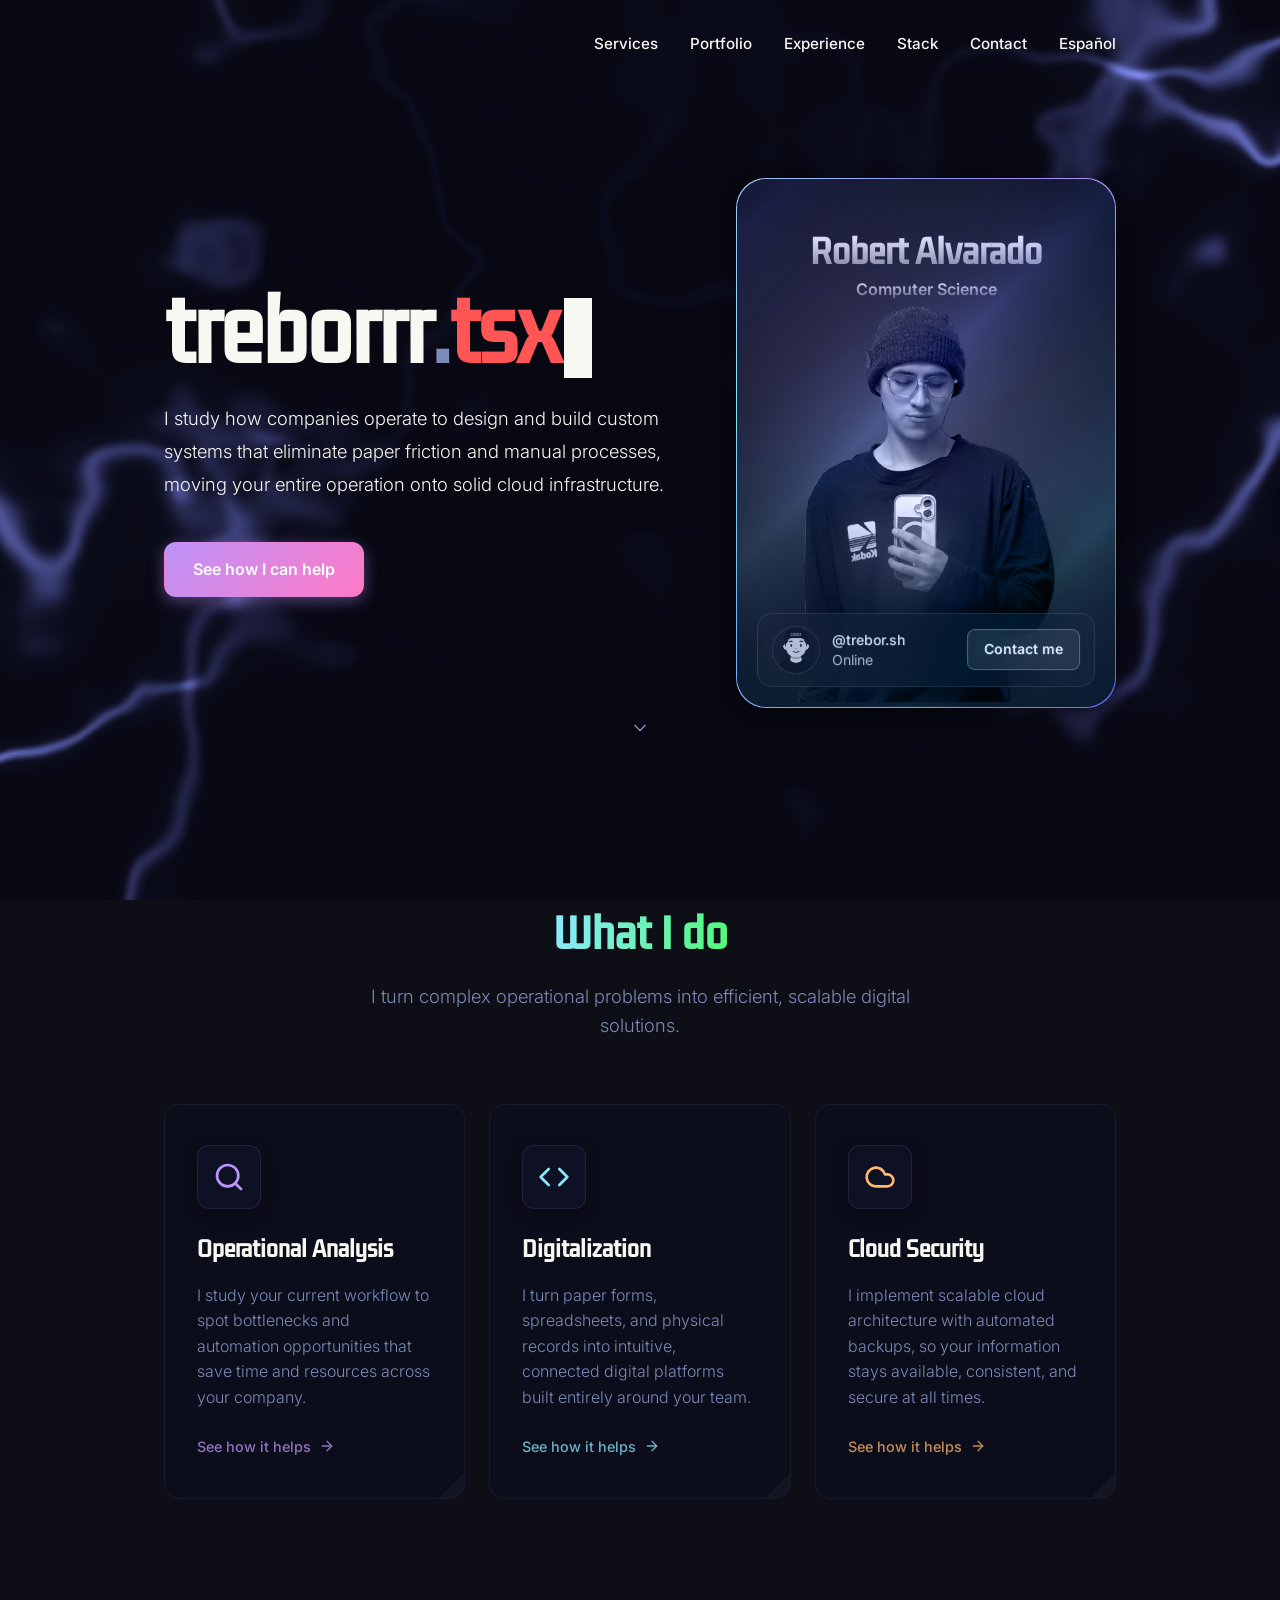
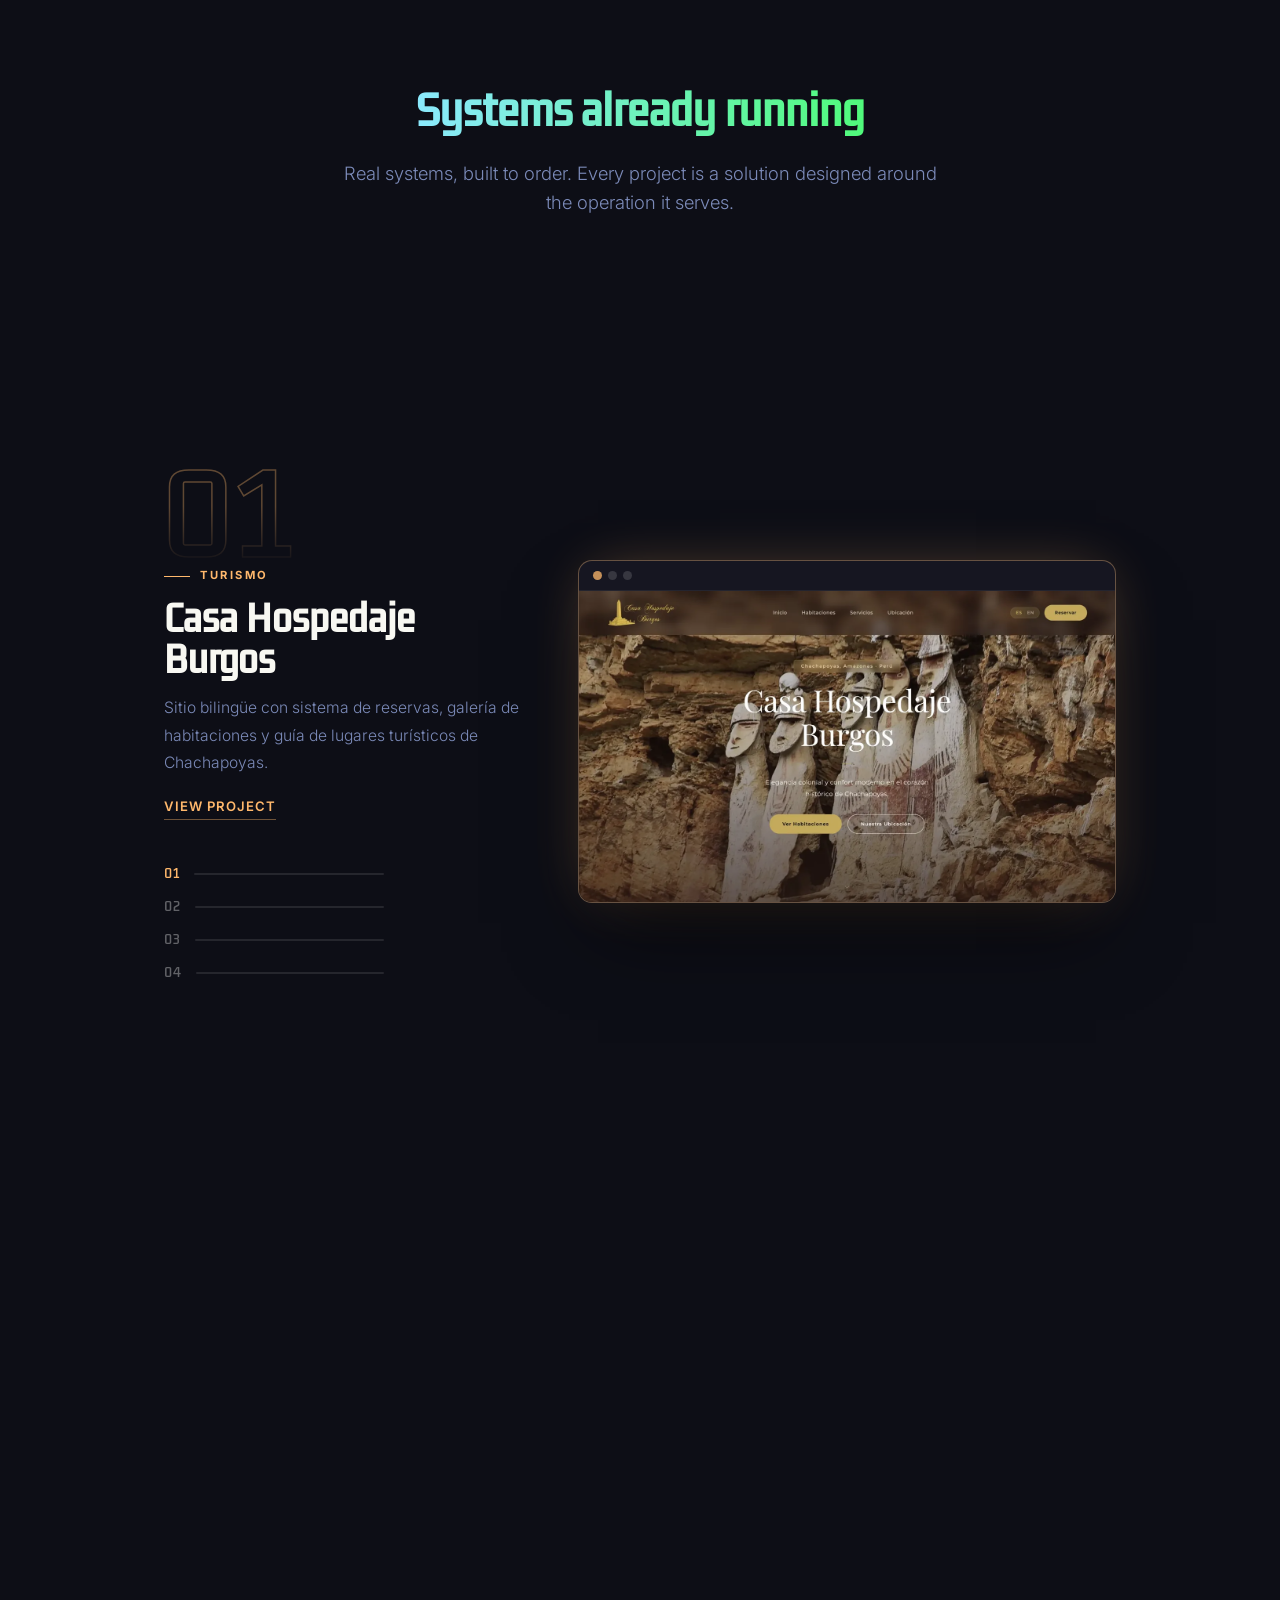
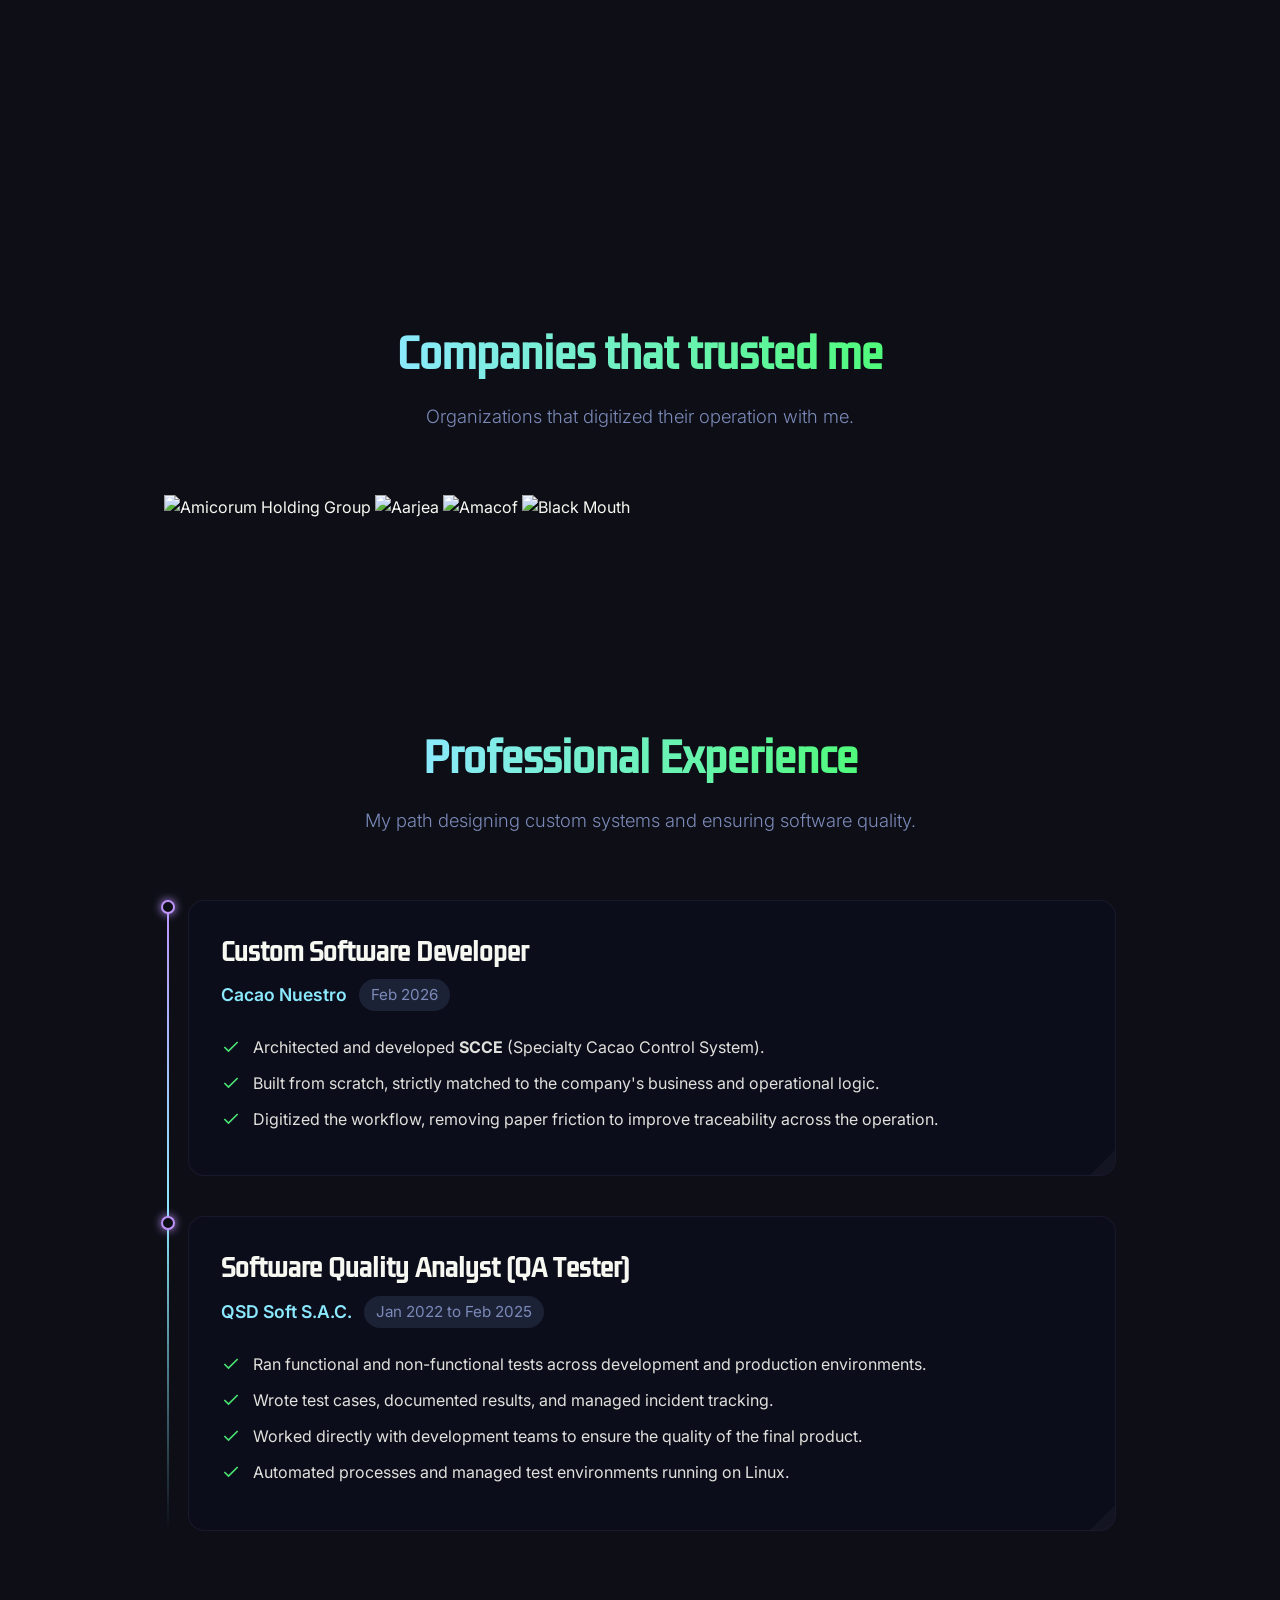
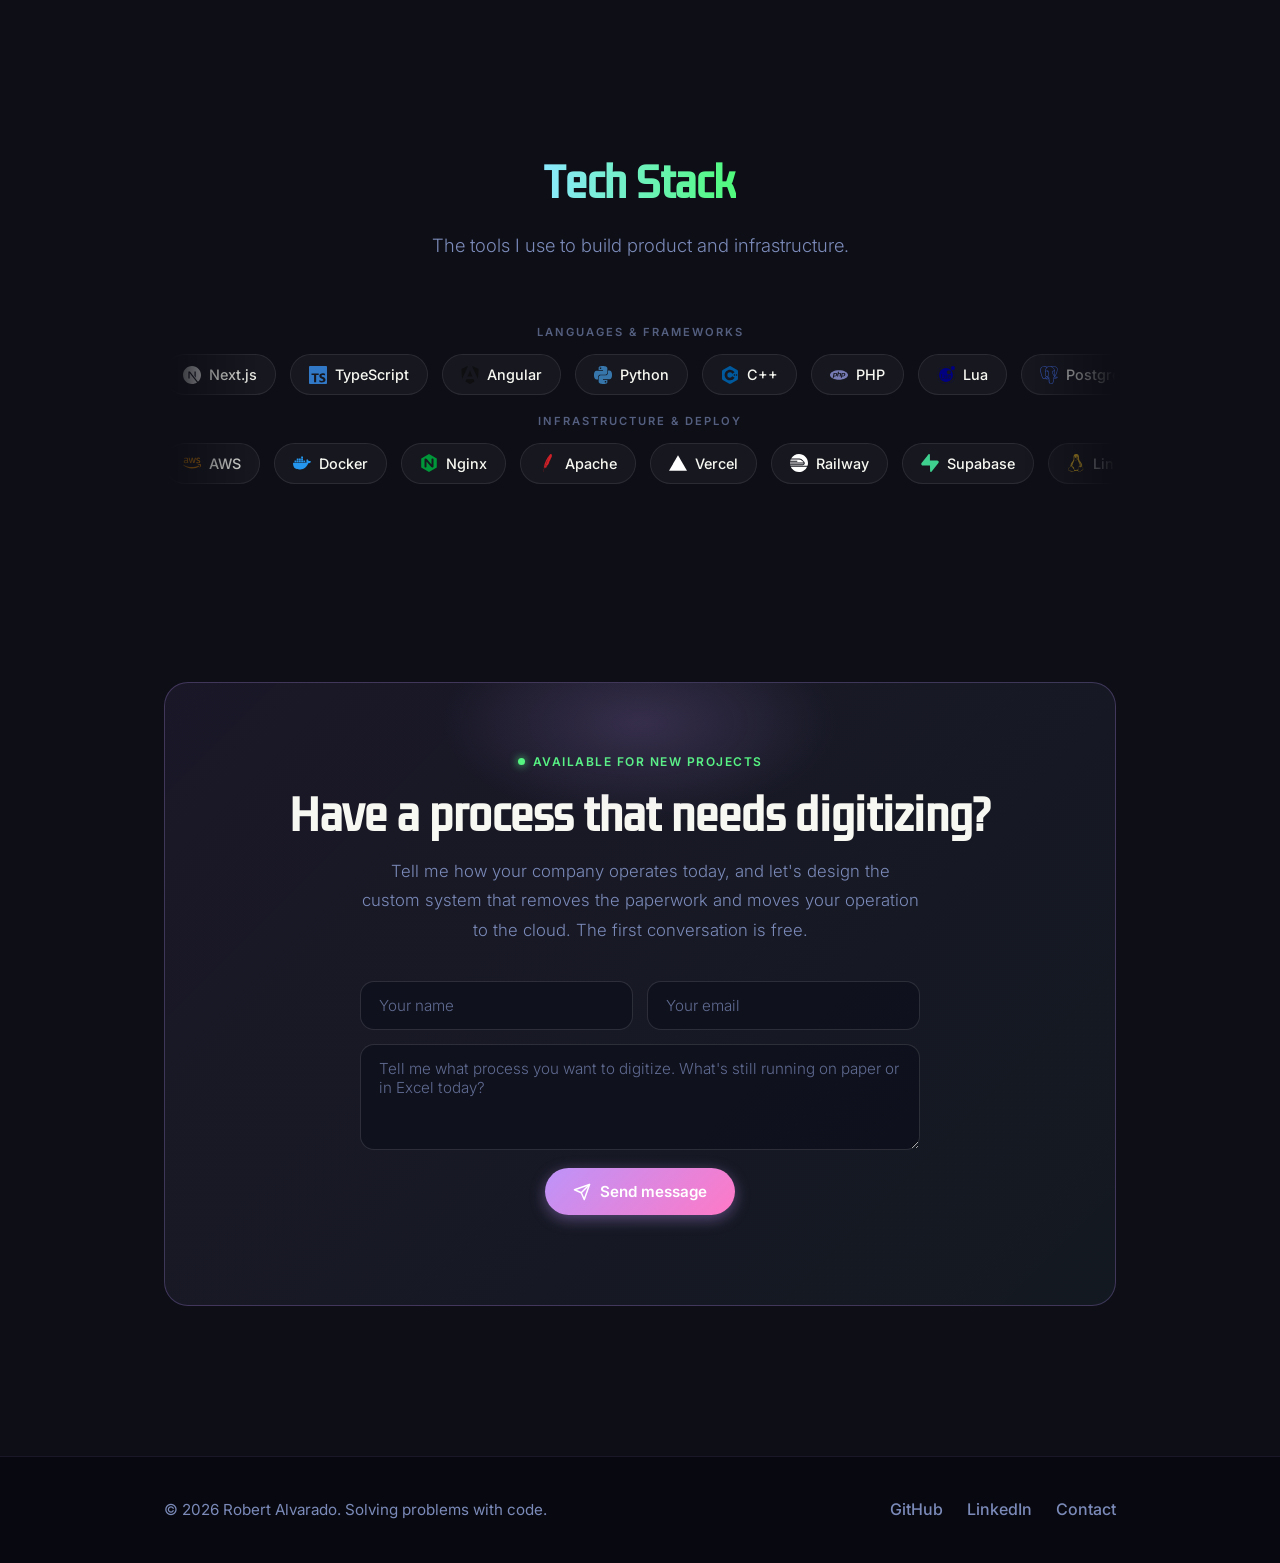
==== en/index.html @ 096ffab3 "feat(i18n): agrega versión en inglés del sitio Nuevo árbol en/ (home + páginas de servicio traducida" ====
<!DOCTYPE html>
<html lang="en">

<head>
  <meta charset="UTF-8" />
  <meta name="viewport" content="width=device-width, initial-scale=1" />
  <title>Robert Alvarado | Custom Systems Developer</title>
  <meta name="description"
    content="Software developer focused on solving business problems. I build custom systems that remove paper friction and manual processes, moving your operation to the cloud." />
  <meta name="author" content="Robert Alvarado" />
  <meta name="theme-color" content="#0d0e16" />
  <link rel="canonical" href="https://robertalvarado.biz/en/" />
  <link rel="alternate" hreflang="es" href="https://robertalvarado.biz/" />
  <link rel="alternate" hreflang="en" href="https://robertalvarado.biz/en/" />
  <link rel="alternate" hreflang="x-default" href="https://robertalvarado.biz/" />

  <!-- Open Graph -->
  <meta property="og:type" content="website" />
  <meta property="og:title" content="Robert Alvarado | Custom Systems Developer" />
  <meta property="og:description"
    content="I build custom systems that remove paper friction and manual processes, moving your operation to the cloud." />
  <meta property="og:url" content="https://robertalvarado.biz/en/" />
  <meta property="og:image" content="https://robertalvarado.biz/src/img/mi-foto.webp" />
  <meta property="og:locale" content="en_US" />
  <meta property="og:locale:alternate" content="es_ES" />

  <!-- Twitter Card -->
  <meta name="twitter:card" content="summary_large_image" />
  <meta name="twitter:title" content="Robert Alvarado | Custom Systems Developer" />
  <meta name="twitter:description" content="I build custom systems that move your operation to the cloud." />
  <meta name="twitter:image" content="https://robertalvarado.biz/src/img/mi-foto.webp" />

  <link rel="icon" type="image/png" href="../src/img/favicon-48.png" />

  <link rel="preconnect" href="https://fonts.googleapis.com">
  <link rel="preconnect" href="https://fonts.gstatic.com" crossorigin>
  <link
    href="https://fonts.googleapis.com/css2?family=Inter:wght@300;400;500;600;700&family=Kdam+Thmor+Pro&family=Fira+Code:wght@400;500&display=swap"
    rel="stylesheet">

  <link rel="stylesheet" href="../src/css/style.css">
</head>

<body>
  <div id="page">
  <div id="scroll-progress" aria-hidden="true"></div>
  <div class="container">
    <nav>
      <a href="#what-i-do" aria-label="Services">
        <svg class="nav-icon" xmlns="http://www.w3.org/2000/svg" width="18" height="18" viewBox="0 0 24 24" fill="none"
          stroke="currentColor" stroke-width="2" stroke-linecap="round" stroke-linejoin="round">
          <circle cx="11" cy="11" r="8" />
          <path d="m21 21-4.35-4.35" />
        </svg>
        <span class="nav-label">Services</span>
      </a>
      <a href="#projects" aria-label="Portfolio">
        <svg class="nav-icon" xmlns="http://www.w3.org/2000/svg" width="18" height="18" viewBox="0 0 24 24" fill="none"
          stroke="currentColor" stroke-width="2" stroke-linecap="round" stroke-linejoin="round">
          <rect width="7" height="7" x="3" y="3" rx="1" />
          <rect width="7" height="7" x="14" y="3" rx="1" />
          <rect width="7" height="7" x="14" y="14" rx="1" />
          <rect width="7" height="7" x="3" y="14" rx="1" />
        </svg>
        <span class="nav-label">Portfolio</span>
      </a>
      <a href="#experience" aria-label="Experience">
        <svg class="nav-icon" xmlns="http://www.w3.org/2000/svg" width="18" height="18" viewBox="0 0 24 24" fill="none"
          stroke="currentColor" stroke-width="2" stroke-linecap="round" stroke-linejoin="round">
          <path d="M12 20h9" />
          <path d="M16.5 3.5a2.12 2.12 0 0 1 3 3L7 19l-4 1 1-4Z" />
        </svg>
        <span class="nav-label">Experience</span>
      </a>
      <a href="#stack" aria-label="Stack">
        <svg class="nav-icon" xmlns="http://www.w3.org/2000/svg" width="18" height="18" viewBox="0 0 24 24" fill="none"
          stroke="currentColor" stroke-width="2" stroke-linecap="round" stroke-linejoin="round">
          <path d="m12 2 10 6.5v7L12 22 2 15.5v-7Z" />
          <path d="M12 22v-6.5" />
          <path d="m22 8.5-10 7-10-7" />
        </svg>
        <span class="nav-label">Stack</span>
      </a>
      <a href="#contact" aria-label="Contact">
        <svg class="nav-icon" xmlns="http://www.w3.org/2000/svg" width="18" height="18" viewBox="0 0 24 24" fill="none"
          stroke="currentColor" stroke-width="2" stroke-linecap="round" stroke-linejoin="round">
          <path d="m22 2-7 20-4-9-9-4Z" />
          <path d="M22 2 11 13" />
        </svg>
        <span class="nav-label">Contact</span>
      </a>
      <a href="../index.html" aria-label="Versión en español">
        <svg class="nav-icon" xmlns="http://www.w3.org/2000/svg" width="18" height="18" viewBox="0 0 24 24" fill="none"
          stroke="currentColor" stroke-width="2" stroke-linecap="round" stroke-linejoin="round">
          <circle cx="12" cy="12" r="10" />
          <path d="M12 2a14.5 14.5 0 0 0 0 20 14.5 14.5 0 0 0 0-20" />
          <path d="M2 12h20" />
        </svg>
        <span class="nav-label">Español</span>
      </a>
    </nav>

    <section class="hero">
      <div class="hero-content">
        <div class="hero-text">
          <h1 class="title logo-font">
            treborrr<span class="dot">.</span><span class="ext" id="ext-hero">ts</span><span class="cursor"
              aria-hidden="true"></span>
          </h1>
          <p class="description">
            I study how companies operate to design and build custom systems that eliminate paper friction and
            manual processes, moving your entire operation onto solid cloud infrastructure.
          </p>
          <div class="actions">
            <a href="#what-i-do" class="btn primary">See how I can help</a>
          </div>
        </div>
        <div class="profile-container" id="holo-card">
          <div class="profile-glow"></div>
          <div class="holo-wrapper pc-card">
            <div class="pc-inside">
              <div class="pc-shine"></div>
              <div class="pc-glare"></div>

              <div class="pc-content pc-avatar-content">
                <img src="../src/img/mi-foto.webp" alt="Robert Alvarado" class="profile-pic avatar" />

                <div class="holo-contact-card pc-user-info">
                  <div class="holo-contact-user pc-user-details">
                    <div class="holo-contact-avatar pc-mini-avatar">
                      <img src="../src/img/trimmed-image.webp" alt="Avatar">
                    </div>
                    <div class="holo-contact-details pc-user-text">
                      <span class="holo-contact-username pc-handle">@trebor.sh</span>
                      <span class="holo-contact-status pc-status">Online</span>
                    </div>
                  </div>
                  <a href="#contact" class="holo-contact-btn pc-contact-btn">Contact me</a>
                </div>
              </div>

              <div class="pc-content">
                <div class="holo-header pc-details">
                  <h3>Robert Alvarado</h3>
                  <p>Computer Science</p>
                </div>
              </div>
            </div>
          </div>
        </div>
      </div>
      <a href="#what-i-do" class="scroll-hint" aria-label="See more">
        <svg xmlns="http://www.w3.org/2000/svg" width="20" height="20" viewBox="0 0 24 24" fill="none" stroke="currentColor" stroke-width="2" stroke-linecap="round" stroke-linejoin="round"><polyline points="6 9 12 15 18 9"/></svg>
      </a>
    </section>

    <!-- Services Section -->
    <section id="what-i-do" class="reveal" data-grade="#bd93f9">
      <div class="section-header">
        <h2 class="section-title">What I do</h2>
        <p class="section-subtitle">
          I turn complex operational problems into efficient, scalable digital solutions.</p>
      </div>

      <div class="services-grid">
        <a href="services/operational-analysis.html" data-flash-nav class="glass-card card-1 reveal reveal-d1"
          aria-label="Operational Analysis: see how it helps">
          <div class="card-icon" style="color: var(--purple);">
            <svg xmlns="http://www.w3.org/2000/svg" width="32" height="32" viewBox="0 0 24 24" fill="none"
              stroke="currentColor" stroke-width="2" stroke-linecap="round" stroke-linejoin="round">
              <circle cx="11" cy="11" r="8"></circle>
              <line x1="21" y1="21" x2="16.65" y2="16.65"></line>
            </svg>
          </div>
          <h3 class="card-title">Operational Analysis</h3>
          <p class="card-desc">I study your current workflow to spot bottlenecks and automation opportunities that
            save time and resources across your company.</p>
          <span class="card-more">See how it helps
            <svg xmlns="http://www.w3.org/2000/svg" width="16" height="16" viewBox="0 0 24 24" fill="none"
              stroke="currentColor" stroke-width="2" stroke-linecap="round" stroke-linejoin="round">
              <path d="M5 12h14" /><path d="m12 5 7 7-7 7" />
            </svg>
          </span>
        </a>

        <a href="services/digitalization.html" data-flash-nav class="glass-card card-2 reveal reveal-d2"
          aria-label="Digitalization: see how it helps">
          <div class="card-icon" style="color: var(--cyan);">
            <svg xmlns="http://www.w3.org/2000/svg" width="32" height="32" viewBox="0 0 24 24" fill="none"
              stroke="currentColor" stroke-width="2" stroke-linecap="round" stroke-linejoin="round">
              <polyline points="16 18 22 12 16 6"></polyline>
              <polyline points="8 6 2 12 8 18"></polyline>
            </svg>
          </div>
          <h3 class="card-title">Digitalization</h3>
          <p class="card-desc">I turn paper forms, spreadsheets, and physical records into intuitive, connected
            digital platforms built entirely around your team.</p>
          <span class="card-more">See how it helps
            <svg xmlns="http://www.w3.org/2000/svg" width="16" height="16" viewBox="0 0 24 24" fill="none"
              stroke="currentColor" stroke-width="2" stroke-linecap="round" stroke-linejoin="round">
              <path d="M5 12h14" /><path d="m12 5 7 7-7 7" />
            </svg>
          </span>
        </a>

        <a href="services/cloud-security.html" data-flash-nav class="glass-card card-3 reveal reveal-d3"
          aria-label="Cloud Security: see how it helps">
          <div class="card-icon" style="color: var(--orange);">
            <svg xmlns="http://www.w3.org/2000/svg" width="32" height="32" viewBox="0 0 24 24" fill="none"
              stroke="currentColor" stroke-width="2" stroke-linecap="round" stroke-linejoin="round">
              <path d="M17.5 19H9a7 7 0 1 1 6.71-9h1.79a4.5 4.5 0 1 1 0 9Z"></path>
            </svg>
          </div>
          <h3 class="card-title">Cloud Security</h3>
          <p class="card-desc">I implement scalable cloud architecture with automated backups, so your information
            stays available, consistent, and secure at all times.</p>
          <span class="card-more">See how it helps
            <svg xmlns="http://www.w3.org/2000/svg" width="16" height="16" viewBox="0 0 24 24" fill="none"
              stroke="currentColor" stroke-width="2" stroke-linecap="round" stroke-linejoin="round">
              <path d="M5 12h14" /><path d="m12 5 7 7-7 7" />
            </svg>
          </span>
        </a>
      </div>
    </section>

    <!-- Portfolio Section -->
    <section id="projects" class="reveal">
      <div class="section-header">
        <h2 class="section-title">Systems already running</h2>
        <p class="section-subtitle">Real systems, built to order. Every
          project is a solution designed around the operation it serves.</p>
      </div>

      <div class="sp-scroller" id="sp-scroller">
        <div class="sp-sticky">
          <div class="sp-layout">
            <div class="sp-info">
              <div class="sp-text" id="sp-text">
                <span class="sp-index" id="sp-index" aria-hidden="true">01</span>
                <span class="sp-tag" id="sp-tag">Tourism</span>
                <h3 class="sp-title" id="sp-title">Casa Hospedaje Burgos</h3>
                <p class="sp-desc" id="sp-desc">Bilingual site with a booking system, a room gallery, and a guide
                  to tourist spots around Chachapoyas.</p>
                <a class="sp-link" id="sp-link" href="https://burgosweb.treborrr.workers.dev/" target="_blank" rel="noopener noreferrer">View project</a>
              </div>
              <div class="sp-rail" id="sp-rail" role="tablist" aria-label="Projects">
                <button class="sp-rail-item active" role="tab" aria-selected="true" data-index="0" aria-label="Casa Hospedaje Burgos"><span
                    class="sp-rail-num">01</span><span class="sp-rail-track"><span
                      class="sp-rail-fill"></span></span></button>
                <button class="sp-rail-item" role="tab" aria-selected="false" data-index="1" aria-label="ABAWA"><span class="sp-rail-num">02</span><span
                    class="sp-rail-track"><span class="sp-rail-fill"></span></span></button>
                <button class="sp-rail-item" role="tab" aria-selected="false" data-index="2" aria-label="BMS"><span class="sp-rail-num">03</span><span
                    class="sp-rail-track"><span class="sp-rail-fill"></span></span></button>
                <button class="sp-rail-item" role="tab" aria-selected="false" data-index="3" aria-label="SCCE"><span class="sp-rail-num">04</span><span
                    class="sp-rail-track"><span class="sp-rail-fill"></span></span></button>
              </div>
            </div>
            <div class="sp-visual">
              <div class="sp-screen">
                <div class="sp-screen-bar"><span></span><span></span><span></span></div>
                <div class="sp-shots">
                  <img class="sp-shot active" src="../src/img/proyectos/Casa Hospedaje Burgos/hero.webp"
                    alt="Casa Hospedaje Burgos" />
                  <img class="sp-shot" src="../src/img/proyectos/ABAWA/abawa-1.webp" alt="ABAWA management platform"
                    loading="lazy" />
                  <img class="sp-shot" src="../src/img/proyectos/BMS/login.webp" alt="BMS login screen" loading="lazy" />
                  <img class="sp-shot" src="../src/img/proyectos/Cacao Nuestro/INICIO.webp"
                    alt="SCCE, Specialty Cacao Control System" loading="lazy" />
                </div>
              </div>
            </div>
          </div>
        </div>
      </div>
    </section>

    <!-- Companies Section -->
    <section id="companies" class="reveal">
      <div class="section-header">
        <h2 class="section-title">Companies that trusted me</h2>
        <p class="section-subtitle">Organizations that digitized their operation with me.</p>
      </div>

      <div class="clients-marquee reveal reveal-d1">
        <div class="clients-track">
          <div class="clients-set">
            <img class="client-logo" src="../src/img/clients/amicorum.svg" alt="Amicorum Holding Group" loading="lazy" />
            <img class="client-logo" src="../src/img/clients/aarjea.svg" alt="Aarjea" loading="lazy" />
            <img class="client-logo" src="../src/img/clients/amacof.svg" alt="Amacof" loading="lazy" />
            <img class="client-logo" src="../src/img/clients/black-mouth.svg" alt="Black Mouth" loading="lazy" />
          </div>
          <div class="clients-set" aria-hidden="true">
            <img class="client-logo" src="../src/img/clients/amicorum.svg" alt="" loading="lazy" />
            <img class="client-logo" src="../src/img/clients/aarjea.svg" alt="" loading="lazy" />
            <img class="client-logo" src="../src/img/clients/amacof.svg" alt="" loading="lazy" />
            <img class="client-logo" src="../src/img/clients/black-mouth.svg" alt="" loading="lazy" />
          </div>
        </div>
      </div>
    </section>

    <!-- Experience Section -->
    <section id="experience" class="reveal">
      <div class="section-header">
        <h2 class="section-title">Professional Experience</h2>
        <p class="section-subtitle">
          My path designing custom systems and ensuring software quality.
        </p>
      </div>

      <!-- Views Container -->
      <div class="exp-views-wrapper">
        <div id="view-timeline" class="exp-view active">
          <div class="timeline-container">
            <!-- SCCE Experience -->
            <div class="timeline-node reveal reveal-d1">
              <div class="timeline-dot"></div>
              <div class="timeline-content glass-card">
                <div class="timeline-header">
                  <h3 class="role-title">Custom Software Developer</h3>
                  <div class="company-info">
                    <span class="company-name">Cacao Nuestro</span>
                    <span class="company-period">Feb 2026</span>
                  </div>
                </div>
                <ul class="role-tasks" style="margin-bottom: 0;">
                  <li><svg viewBox="0 0 24 24" fill="none" stroke="currentColor" stroke-width="2">
                      <polyline points="20 6 9 17 4 12"></polyline>
                    </svg> <span>Architected and developed <strong>SCCE</strong> (Specialty Cacao Control
                      System).</span>
                  </li>
                  <li><svg viewBox="0 0 24 24" fill="none" stroke="currentColor" stroke-width="2">
                      <polyline points="20 6 9 17 4 12"></polyline>
                    </svg> <span>Built from scratch, strictly matched to the company's business and operational
                      logic.</span></li>
                  <li><svg viewBox="0 0 24 24" fill="none" stroke="currentColor" stroke-width="2">
                      <polyline points="20 6 9 17 4 12"></polyline>
                    </svg> <span>Digitized the workflow, removing paper friction to improve traceability across
                      the operation.</span></li>
                </ul>
              </div>
            </div>

            <!-- QSD Soft Experience -->
            <div class="timeline-node reveal reveal-d2">
              <div class="timeline-dot"></div>
              <div class="timeline-content glass-card">
                <div class="timeline-header">
                  <h3 class="role-title">Software Quality Analyst (QA Tester)</h3>
                  <div class="company-info">
                    <span class="company-name">QSD Soft S.A.C.</span>
                    <span class="company-period">Jan 2022 to Feb 2025</span>
                  </div>
                </div>
                <ul class="role-tasks" style="margin-bottom: 0;">
                  <li><svg viewBox="0 0 24 24" fill="none" stroke="currentColor" stroke-width="2">
                      <polyline points="20 6 9 17 4 12"></polyline>
                    </svg> <span>Ran functional and non-functional tests across development and production
                      environments.</span>
                  </li>
                  <li><svg viewBox="0 0 24 24" fill="none" stroke="currentColor" stroke-width="2">
                      <polyline points="20 6 9 17 4 12"></polyline>
                    </svg> <span>Wrote test cases, documented results, and managed incident tracking.</span></li>
                  <li><svg viewBox="0 0 24 24" fill="none" stroke="currentColor" stroke-width="2">
                      <polyline points="20 6 9 17 4 12"></polyline>
                    </svg> <span>Worked directly with development teams to ensure the quality of the final
                      product.</span>
                  </li>
                  <li><svg viewBox="0 0 24 24" fill="none" stroke="currentColor" stroke-width="2">
                      <polyline points="20 6 9 17 4 12"></polyline>
                    </svg> Automated processes and managed test environments running on Linux.</li>
                </ul>
              </div>
            </div>
          </div>
        </div>

      </div>
    </section>


    <section id="stack" class="reveal">
      <div class="section-header">
        <h2 class="section-title">Tech Stack</h2>
        <p class="section-subtitle">The tools I use to
          build product and infrastructure.</p>
      </div>

      <!-- Row 1: languages, frameworks and databases -->
      <p class="tech-row-label">Languages &amp; Frameworks</p>
      <div class="tech-marquee reveal reveal-d1">
        <div class="tech-track">
          <div class="tech-set">
            <span class="tech-pill"><img src="../src/img/icons/nextjs.svg" alt=""
                loading="lazy" />Next.js</span>
            <span class="tech-pill"><img src="../src/img/icons/typescript.svg" alt=""
                loading="lazy" />TypeScript</span>
            <span class="tech-pill"><img src="../src/img/icons/angular.svg" alt=""
                loading="lazy" />Angular</span>
            <span class="tech-pill"><img src="../src/img/icons/python.svg" alt="" loading="lazy" />Python</span>
            <span class="tech-pill"><img src="../src/img/icons/cplusplus.svg" alt="" loading="lazy" />C++</span>
            <span class="tech-pill"><img src="../src/img/icons/php.svg" alt="" loading="lazy" />PHP</span>
            <span class="tech-pill"><img src="../src/img/icons/lua.svg" alt="" loading="lazy" />Lua</span>
            <span class="tech-pill"><img src="../src/img/icons/postgresql.svg" alt=""
                loading="lazy" />PostgreSQL</span>
            <span class="tech-pill"><img src="../src/img/icons/mysql.svg" alt="" loading="lazy" />MySQL</span>
            <span class="tech-pill"><img src="../src/img/icons/sqlite.svg" alt="" loading="lazy" />SQLite</span>
          </div>
          <div class="tech-set" aria-hidden="true">
            <span class="tech-pill"><img src="../src/img/icons/nextjs.svg" alt=""
                loading="lazy" />Next.js</span>
            <span class="tech-pill"><img src="../src/img/icons/typescript.svg" alt=""
                loading="lazy" />TypeScript</span>
            <span class="tech-pill"><img src="../src/img/icons/angular.svg" alt=""
                loading="lazy" />Angular</span>
            <span class="tech-pill"><img src="../src/img/icons/python.svg" alt="" loading="lazy" />Python</span>
            <span class="tech-pill"><img src="../src/img/icons/cplusplus.svg" alt="" loading="lazy" />C++</span>
            <span class="tech-pill"><img src="../src/img/icons/php.svg" alt="" loading="lazy" />PHP</span>
            <span class="tech-pill"><img src="../src/img/icons/lua.svg" alt="" loading="lazy" />Lua</span>
            <span class="tech-pill"><img src="../src/img/icons/postgresql.svg" alt=""
                loading="lazy" />PostgreSQL</span>
            <span class="tech-pill"><img src="../src/img/icons/mysql.svg" alt="" loading="lazy" />MySQL</span>
            <span class="tech-pill"><img src="../src/img/icons/sqlite.svg" alt="" loading="lazy" />SQLite</span>
          </div>
        </div>
      </div>

      <!-- Row 2: infrastructure, deploy and tooling (opposite direction) -->
      <p class="tech-row-label">Infrastructure &amp; Deploy</p>
      <div class="tech-marquee reverse reveal reveal-d2">
        <div class="tech-track">
          <div class="tech-set">
            <span class="tech-pill"><img src="../src/img/icons/aws.svg"
                alt="" loading="lazy" />AWS</span>
            <span class="tech-pill"><img src="../src/img/icons/docker.svg" alt="" loading="lazy" />Docker</span>
            <span class="tech-pill"><img src="../src/img/icons/nginx.svg" alt="" loading="lazy" />Nginx</span>
            <span class="tech-pill"><img src="../src/img/icons/apache.svg" alt="" loading="lazy" />Apache</span>
            <span class="tech-pill"><img src="../src/img/icons/vercel.svg" alt=""
                loading="lazy" />Vercel</span>
            <span class="tech-pill"><img src="../src/img/icons/railway.svg" alt=""
                loading="lazy" />Railway</span>
            <span class="tech-pill"><img src="../src/img/icons/supabase.svg" alt=""
                loading="lazy" />Supabase</span>
            <span class="tech-pill"><img src="../src/img/icons/linux.svg" alt="" loading="lazy" />Linux</span>
            <span class="tech-pill"><img src="../src/img/icons/git.svg" alt="" loading="lazy" />Git</span>
            <span class="tech-pill"><img src="../src/img/icons/neovim.svg" alt="" loading="lazy" />Neovim</span>
          </div>
          <div class="tech-set" aria-hidden="true">
            <span class="tech-pill"><img src="../src/img/icons/aws.svg"
                alt="" loading="lazy" />AWS</span>
            <span class="tech-pill"><img src="../src/img/icons/docker.svg" alt="" loading="lazy" />Docker</span>
            <span class="tech-pill"><img src="../src/img/icons/nginx.svg" alt="" loading="lazy" />Nginx</span>
            <span class="tech-pill"><img src="../src/img/icons/apache.svg" alt="" loading="lazy" />Apache</span>
            <span class="tech-pill"><img src="../src/img/icons/vercel.svg" alt=""
                loading="lazy" />Vercel</span>
            <span class="tech-pill"><img src="../src/img/icons/railway.svg" alt=""
                loading="lazy" />Railway</span>
            <span class="tech-pill"><img src="../src/img/icons/supabase.svg" alt=""
                loading="lazy" />Supabase</span>
            <span class="tech-pill"><img src="../src/img/icons/linux.svg" alt="" loading="lazy" />Linux</span>
            <span class="tech-pill"><img src="../src/img/icons/git.svg" alt="" loading="lazy" />Git</span>
            <span class="tech-pill"><img src="../src/img/icons/neovim.svg" alt="" loading="lazy" />Neovim</span>
          </div>
        </div>
      </div>
    </section>
    <!-- Contact / final CTA -->
    <section id="contact" class="reveal" data-grade="#ff79c6">
      <div class="cta-card reveal reveal-d1">
        <span class="cta-badge">Available for new projects</span>
        <h2 class="cta-title">Have a process that needs digitizing?</h2>
        <p class="cta-desc">Tell me how your company operates today, and let's design the custom system that
          removes the paperwork and moves your operation to the cloud. The first conversation is free.</p>
        <form class="cta-form" id="cta-form" action="https://formsubmit.co/ajax/dev.robertalvarado@gmail.com" method="POST">
          <input type="hidden" name="_subject" value="New contact from robertalvarado.biz (EN)" />
          <input type="hidden" name="_captcha" value="false" />
          <input type="text" name="_honey" tabindex="-1" autocomplete="off" style="display:none" aria-hidden="true" />
          <div class="cta-form-row">
            <input type="text" name="name" placeholder="Your name" required autocomplete="name" />
            <input type="email" name="email" placeholder="Your email" required autocomplete="email" />
          </div>
          <textarea name="message" rows="4"
            placeholder="Tell me what process you want to digitize. What's still running on paper or in Excel today?"
            required></textarea>
          <button type="submit" class="btn primary cta-btn cta-form-submit" id="cta-submit">
            <svg xmlns="http://www.w3.org/2000/svg" width="18" height="18" viewBox="0 0 24 24" fill="none"
              stroke="currentColor" stroke-width="2" stroke-linecap="round" stroke-linejoin="round">
              <path d="m22 2-7 20-4-9-9-4Z" />
              <path d="M22 2 11 13" />
            </svg>
            Send message
          </button>
        </form>
        <p class="cta-error" id="cta-error" role="alert" hidden>
          Something went wrong sending the message. Email me directly at
          <a href="mailto:dev.robertalvarado@gmail.com">dev.robertalvarado@gmail.com</a>.
        </p>
        <p class="cta-success" id="cta-success" aria-live="polite" hidden>
          <svg xmlns="http://www.w3.org/2000/svg" width="18" height="18" viewBox="0 0 24 24" fill="none" stroke="currentColor" stroke-width="2" stroke-linecap="round" stroke-linejoin="round"><polyline points="20 6 9 17 4 12"/></svg>
          Message received. I'll get back to you soon.
        </p>
      </div>
    </section>
  </div>

  <footer>
    <div class="container footer-content">
      <div class="footer-left">
        © <span id="y">2026</span> Robert Alvarado. Solving problems with code.
      </div>
      <div class="social-links">
        <a href="https://github.com/treborrr" target="_blank" rel="noopener noreferrer">GitHub</a>
        <a href="https://www.linkedin.com/in/robert-alvarado-valle/" target="_blank"
          rel="noopener noreferrer">LinkedIn</a>
        <a href="mailto:dev.robertalvarado@gmail.com">Contact</a>
      </div>
    </div>
  </footer>

  </div>
  <script src="../src/js/main.js" defer></script>
  <script type="module" src="../src/js/aurora.js"></script>
</body>

</html>
---- src/css/style.css ----
:root {
  /* Dracula palette — accent colors unchanged */
  --bg: #0d0e16;
  --surface: #181929;
  --surface-transparent: rgba(16, 18, 40, 0.68);
  --fg: #f8f8f2;
  --muted: #7b8ab8;
  --cyan: #8be9fd;
  --green: #50fa7b;
  --orange: #ffb86c;
  --pink: #ff79c6;
  --purple: #bd93f9;
  --red: #ff5555;
  --yellow: #f1fa8c;

  --radius: 16px;
  --transition: all 0.3s cubic-bezier(0.4, 0, 0.2, 1);
}

* {
  box-sizing: border-box;
  margin: 0;
  padding: 0;
}

html {
  scroll-behavior: smooth;
}

body {
  background-color: var(--bg);
  color: var(--fg);
  font-family: 'Inter', sans-serif;
  line-height: 1.6;
  -webkit-font-smoothing: antialiased;
}

/* Typography */
h1,
h2,
h3,
.logo-font {
  font-family: 'Kdam Thmor Pro', sans-serif;
}

.container {
  max-width: 1000px;
  margin: 0 auto;
  padding: 0 24px;
}

/* Navbar */
nav {
  padding: 32px 0;
  display: flex;
  justify-content: flex-end;
}

nav a {
  color: var(--fg);
  text-decoration: none;
  font-weight: 500;
  margin-left: 32px;
  transition: var(--transition);
  font-size: 0.95rem;
}

nav a:hover {
  color: var(--cyan);
}

.nav-icon { display: none; }

nav a.nav-active {
  color: var(--fg);
  position: relative;
}

nav a.nav-active::after {
  content: '';
  position: absolute;
  bottom: -4px;
  left: 0;
  right: 0;
  height: 2px;
  border-radius: 2px;
  background: linear-gradient(90deg, var(--cyan), var(--purple));
}

/* ---- Mobile dock — bottom floating pill ---- */
@media (max-width: 768px) {
  nav {
    position: fixed;
    bottom: 24px;
    left: 50%;
    transform: translateX(-50%);
    z-index: 1000;
    padding: 0;
    background: rgba(16, 18, 40, 0.75);
    backdrop-filter: blur(18px);
    -webkit-backdrop-filter: blur(18px);
    border: 1px solid rgba(255, 255, 255, 0.1);
    border-radius: 100px;
    box-shadow: 0 8px 32px rgba(0, 0, 0, 0.55), 0 0 0 1px rgba(255, 255, 255, 0.05) inset;
    display: flex;
    gap: 0;
    width: max-content;
    max-width: calc(100vw - 32px);
  }

  nav a {
    margin-left: 0;
    padding: 12px 18px;
    font-size: 0.72rem;
    border-radius: 100px;
    display: flex;
    flex-direction: column;
    align-items: center;
    gap: 4px;
  }

  .nav-label { display: none; }
  .nav-icon  { display: block; }

  nav a.nav-active {
    color: var(--fg);
    background: rgba(189, 147, 249, 0.18);
  }

  .hero {
    padding-bottom: 120px;
  }

  /* Give every section room above the dock */
  section {
    padding-bottom: 120px;
  }
}

/* Hero Section */
.hero {
  min-height: 80vh;
  display: flex;
  flex-direction: column;
  justify-content: center;
  padding-bottom: 64px;
}

.hero-content {
  display: flex;
  align-items: center;
  gap: 48px;
}

@media (max-width: 768px) {
  .hero-content {
    flex-direction: column-reverse;
    text-align: center;
    gap: 24px;
  }

  .profile-container {
    margin: 0 auto;
  }
}

.hero-text {
  flex: 1;
}

.subtitle-badge {
  display: inline-block;
  padding: 6px 16px;
  background: rgba(189, 147, 249, 0.1);
  border: 1px solid rgba(189, 147, 249, 0.3);
  color: var(--purple);
  border-radius: 100px;
  font-size: 0.9rem;
  font-weight: 600;
  margin-bottom: 24px;
  letter-spacing: 0.5px;
}

.title {
  font-size: clamp(3rem, 8vw, 5rem);
  line-height: 1.1;
  margin-bottom: 24px;
  letter-spacing: -1px;
}

.title .dot {
  color: var(--muted);
}

.title .ext {
  color: var(--green);
}

.cursor {
  display: inline-block;
  width: 0.5ch;
  height: 1em;
  background: currentColor;
  margin-left: 4px;
  vertical-align: middle;
  animation: blink 1s step-end infinite;
}

@keyframes blink {

  0%,
  100% {
    opacity: 1;
  }

  50% {
    opacity: 0;
  }
}

.description {
  font-size: 1.15rem;
  color: var(--fg);
  opacity: 0.9;
  max-width: 600px;
  margin-bottom: 40px;
  line-height: 1.8;
  font-weight: 300;
}

@media (max-width: 768px) {
  .description {
    margin-left: auto;
    margin-right: auto;
  }
}

.profile-container {
  position: relative;
  perspective: 1000px;
}

/* Holographic Variables */
:root {
  --pointer-x: 50%;
  --pointer-y: 50%;
  --pointer-from-center: 0;
  --pointer-from-top: 0.5;
  --pointer-from-left: 0.5;
  --card-opacity: 0;
  --rotate-x: 0deg;
  --rotate-y: 0deg;
  --background-x: 50%;
  --background-y: 50%;
  --sunpillar-1: hsl(2, 100%, 73%);
  --sunpillar-2: hsl(53, 100%, 69%);
  --sunpillar-3: hsl(93, 100%, 69%);
  --sunpillar-4: hsl(176, 100%, 76%);
  --sunpillar-5: hsl(228, 100%, 74%);
  --sunpillar-6: hsl(283, 100%, 73%);
  --sunpillar-clr-1: var(--sunpillar-1);
  --sunpillar-clr-2: var(--sunpillar-2);
  --sunpillar-clr-3: var(--sunpillar-3);
  --sunpillar-clr-4: var(--sunpillar-4);
  --sunpillar-clr-5: var(--sunpillar-5);
  --sunpillar-clr-6: var(--sunpillar-6);
  --card-radius: 30px;
}

.holo-wrapper,
.pc-card {
  width: min(380px, calc(100vw - 48px));
  height: auto;
  aspect-ratio: 0.718;
  border-radius: var(--card-radius);
  position: relative;
  background-blend-mode: color-dodge, normal, normal, normal;
  animation: glow-bg 12s linear infinite;
  box-shadow: rgba(0, 0, 0, 0.8) calc((var(--pointer-from-left) * 10px) - 3px) calc((var(--pointer-from-top) * 20px) - 6px) 20px -5px;
  transition: transform 1s ease;
  transform: translate3d(0, 0, 0.1px) rotateX(var(--rotate-y)) rotateY(var(--rotate-x));
  background-size: 100% 100%;
  background-position: 0 0, 0 0, 50% 50%, 0 0;
  background-image:
    radial-gradient(farthest-side circle at var(--pointer-x) var(--pointer-y),
      hsla(266, 100%, 90%, var(--card-opacity)) 4%,
      hsla(266, 50%, 80%, calc(var(--card-opacity) * 0.75)) 10%,
      hsla(266, 25%, 70%, calc(var(--card-opacity) * 0.5)) 50%,
      hsla(266, 0%, 60%, 0) 100%),
    radial-gradient(35% 52% at 55% 20%, rgba(87, 85, 254, 0.5) 0%, rgba(87, 85, 254, 0) 100%),
    radial-gradient(100% 100% at 50% 50%, rgba(139, 233, 253, 0.65) 1%, rgba(139, 233, 253, 0) 76%),
    conic-gradient(from 124deg at 50% 50%,
      #5755fe 0%,
      #8be9fd 45%,
      #bd93f9 70%,
      #5755fe 100%);
  overflow: hidden;
  z-index: 2;
}

.pc-card:hover,
.pc-card.active {
  transition: none;
}

.pc-card * {
  display: grid;
  grid-area: 1/-1;
  border-radius: var(--card-radius);
  transform: translate3d(0, 0, 0.1px);
  pointer-events: none;
}

.pc-contact-btn { pointer-events: auto; }

.pc-inside {
  inset: 1px;
  position: absolute;
  background-image: linear-gradient(145deg, #60496e8c 0%, #71C4FF44 100%);
  background-color: rgba(0, 0, 0, 0.9);
  transform: translate3d(0, 0, 0.01px);
}

.pc-shine {
  mask-image: none;
  transition: filter 0.6s ease;
  filter: brightness(0.66) contrast(1.33) saturate(0.33) opacity(0.5);
  animation: holo-bg 18s linear infinite;
  mix-blend-mode: color-dodge;
}

.pc-shine,
.pc-shine::after {
  --space: 5%;
  --angle: -45deg;
  transform: translate3d(0, 0, 1px);
  overflow: hidden;
  z-index: 3;
  background: transparent;
  background-size: cover;
  background-position: center;
  background-image: repeating-linear-gradient(0deg, var(--sunpillar-clr-1) calc(var(--space) * 1), var(--sunpillar-clr-2) calc(var(--space) * 2), var(--sunpillar-clr-3) calc(var(--space) * 3), var(--sunpillar-clr-4) calc(var(--space) * 4), var(--sunpillar-clr-5) calc(var(--space) * 5), var(--sunpillar-clr-6) calc(var(--space) * 6), var(--sunpillar-clr-1) calc(var(--space) * 7)), repeating-linear-gradient(var(--angle), #0e152e 0%, hsl(180, 10%, 60%) 3.8%, hsl(180, 29%, 66%) 4.5%, hsl(180, 10%, 60%) 5.2%, #0e152e 10%, #0e152e 12%), radial-gradient(farthest-corner circle at var(--pointer-x) var(--pointer-y), hsla(0, 0%, 0%, 0.1) 12%, hsla(0, 0%, 0%, 0.15) 20%, hsla(0, 0%, 0%, 0.25) 120%);
  background-position: 0 var(--background-y), var(--background-x) var(--background-y), center;
  background-blend-mode: color, hard-light;
  background-size: 500% 500%, 300% 300%, 200% 200%;
  background-repeat: repeat;
}

.pc-shine::before,
.pc-shine::after {
  content: '';
  background-position: center;
  background-size: cover;
  grid-area: 1/1;
  opacity: 0;
}

.pc-card:hover .pc-shine,
.pc-card.active .pc-shine {
  filter: brightness(0.85) contrast(1.5) saturate(0.5);
  animation: none;
}

.pc-card:hover .pc-shine::before,
.pc-card.active .pc-shine::before,
.pc-card:hover .pc-shine::after,
.pc-card.active .pc-shine::after {
  opacity: 1;
}

.pc-shine::before {
  background-image: linear-gradient(45deg, var(--sunpillar-4), var(--sunpillar-5), var(--sunpillar-6), var(--sunpillar-1), var(--sunpillar-2), var(--sunpillar-3)), radial-gradient(circle at var(--pointer-x) var(--pointer-y), hsl(0, 0%, 70%) 0%, hsla(0, 0%, 30%, 0.2) 90%), none;
  background-size: 250% 250%, 100% 100%, 220px 220px;
  background-position: var(--pointer-x) var(--pointer-y), center, calc(var(--pointer-x) * 0.01) calc(var(--pointer-y) * 0.01);
  background-blend-mode: color-dodge;
  filter: brightness(calc(2 - var(--pointer-from-center))) contrast(calc(var(--pointer-from-center) + 2)) saturate(calc(0.5 + var(--pointer-from-center)));
  mix-blend-mode: luminosity;
}

.pc-shine::after {
  background-position: 0 var(--background-y), calc(var(--background-x) * 0.4) calc(var(--background-y) * 0.5), center;
  background-size: 200% 300%, 700% 700%, 100% 100%;
  mix-blend-mode: difference;
  filter: brightness(0.8) contrast(1.5);
}

.pc-glare {
  transform: translate3d(0, 0, 1.1px);
  overflow: hidden;
  background-image: radial-gradient(farthest-corner circle at var(--pointer-x) var(--pointer-y), hsl(248, 25%, 80%) 12%, hsla(207, 40%, 30%, 0.8) 90%);
  mix-blend-mode: overlay;
  filter: brightness(0.8) contrast(1.2);
  z-index: 4;
}

.pc-avatar-content {
  mix-blend-mode: screen;
  overflow: hidden;
}

.pc-avatar-content .avatar {
  width: 85%;
  height: 75%;
  object-fit: contain;
  object-position: bottom;
  position: absolute;
  left: 50%;
  transform: translateX(-50%);
  bottom: 5px;
  opacity: calc(1.75 - var(--pointer-from-center));
}

.pc-avatar-content::before {
  content: "";
  position: absolute;
  inset: 0;
  z-index: 1;
  backdrop-filter: blur(30px);
  mask-image: linear-gradient(to bottom,
      rgba(0, 0, 0, 0) 0%,
      rgba(0, 0, 0, 0) 60%,
      rgba(0, 0, 0, 1) 90%,
      rgba(0, 0, 0, 1) 100%);
  -webkit-mask-image: linear-gradient(to bottom,
      rgba(0, 0, 0, 0) 0%,
      rgba(0, 0, 0, 0) 60%,
      rgba(0, 0, 0, 1) 90%,
      rgba(0, 0, 0, 1) 100%);
  pointer-events: none;
}

.pc-user-info {
  position: absolute;
  bottom: 20px;
  left: 20px;
  right: 20px;
  z-index: 2;
  display: flex;
  align-items: center;
  justify-content: space-between;
  background: rgba(40, 42, 54, 0.4);
  backdrop-filter: blur(30px);
  border: 1px solid rgba(255, 255, 255, 0.1);
  border-radius: 15px;
  padding: 12px 14px;
  pointer-events: auto;
}

.pc-user-details {
  display: flex;
  align-items: center;
  gap: 12px;
}

.pc-mini-avatar {
  width: 48px;
  height: 48px;
  border-radius: 50%;
  overflow: hidden;
  border: 1px solid rgba(255, 255, 255, 0.1);
  flex-shrink: 0;
}

.pc-mini-avatar img {
  width: 100%;
  height: 100%;
  object-fit: cover;
  border-radius: 50%;
}

.pc-user-text {
  display: flex;
  align-items: flex-start;
  flex-direction: column;
  gap: 6px;
}

.pc-handle {
  font-size: 14px;
  font-weight: 500;
  color: rgba(255, 255, 255, 0.9);
  line-height: 1;
}

.pc-status {
  font-size: 14px;
  color: rgba(255, 255, 255, 0.7);
  line-height: 1;
}

.pc-contact-btn {
  position: relative;
  overflow: hidden;
  border-radius: 8px;
  padding: 8px 16px;
  font-size: 14px;
  font-weight: 600;
  color: rgba(255, 255, 255, 0.95);
  cursor: pointer;
  text-decoration: none;
  isolation: isolate;
  /* Breathing border via box-shadow animation */
  border: 1px solid rgba(189, 147, 249, 0.45);
  background: rgba(189, 147, 249, 0.12);
  backdrop-filter: blur(10px);
  animation: btn-breathe 3.2s ease-in-out infinite;
  transition: transform 0.2s ease, filter 0.2s ease;
}

/* Outer glow — pulses on a slightly offset timing */
.pc-contact-btn::before {
  content: '';
  position: absolute;
  inset: -3px;
  border-radius: 11px;
  background: transparent;
  box-shadow: 0 0 14px 3px rgba(189, 147, 249, 0.35);
  animation: btn-glow 3.2s ease-in-out infinite;
  pointer-events: none;
  z-index: -1;
}

/* Shimmer sweep — light beam crossing left to right */
.pc-contact-btn::after {
  content: '';
  position: absolute;
  top: 0;
  left: -120%;
  width: 60%;
  height: 100%;
  background: linear-gradient(
    105deg,
    transparent 20%,
    rgba(255, 255, 255, 0.38) 50%,
    transparent 80%
  );
  animation: btn-shimmer 3.2s ease-in-out infinite;
  pointer-events: none;
  border-radius: inherit;
}

@keyframes btn-breathe {
  0%, 100% {
    border-color: rgba(189, 147, 249, 0.35);
    background: rgba(189, 147, 249, 0.10);
  }
  50% {
    border-color: rgba(189, 147, 249, 0.75);
    background: rgba(189, 147, 249, 0.22);
  }
}

@keyframes btn-glow {
  0%, 100% { box-shadow: 0 0 10px 2px rgba(189, 147, 249, 0.2); }
  50%       { box-shadow: 0 0 22px 6px rgba(189, 147, 249, 0.55); }
}

@keyframes btn-shimmer {
  0%        { left: -120%; opacity: 0; }
  15%       { opacity: 1; }
  55%       { left: 130%;  opacity: 0; }
  100%      { left: 130%;  opacity: 0; }
}

.pc-contact-btn:hover {
  transform: translateY(-1px) scale(1.03);
  filter: brightness(1.15);
}

.pc-content {
  max-height: 100%;
  overflow: hidden;
  text-align: center;
  position: relative;
  transform: translate3d(calc(var(--pointer-from-left) * -6px + 3px), calc(var(--pointer-from-top) * -6px + 3px), 0.1px) !important;
  z-index: 5;
  mix-blend-mode: luminosity;
}

.pc-details {
  width: 100%;
  position: absolute;
  top: 3em;
  display: flex;
  flex-direction: column;
}

.pc-details h3 {
  font-weight: 600;
  margin: 0;
  font-size: min(5svh, 2em);
  /* Adjusted size to fit earlier UI */
  background-image: linear-gradient(to bottom, #fff, #6f6fbe);
  background-size: 1em 1.5em;
  -webkit-text-fill-color: transparent;
  background-clip: text;
  -webkit-background-clip: text;
}

.pc-details p {
  font-weight: 600;
  position: relative;
  top: -2px;
  /* Adjusted alignment */
  white-space: nowrap;
  font-size: 16px;
  margin: 0 auto;
  width: min-content;
  background-image: linear-gradient(to bottom, #fff, #4a4ac0);
  background-size: 1em 1.5em;
  -webkit-text-fill-color: transparent;
  background-clip: text;
  -webkit-background-clip: text;
}

@keyframes glow-bg {
  0%   { --bgrotate: 0deg; }
  100% { --bgrotate: 360deg; }
}

@keyframes constellation-pulse {
  0%, 100% { filter: drop-shadow(0 0 14px rgba(80, 250, 123, 0.55))  drop-shadow(0 0 30px rgba(80, 250, 123, 0.2)); }
  50%       { filter: drop-shadow(0 0 14px rgba(139, 233, 253, 0.55)) drop-shadow(0 0 30px rgba(139, 233, 253, 0.2)); }
}

@keyframes holo-bg {
  0% {
    background-position: 0 var(--background-y), 0 0, center;
  }

  100% {
    background-position: 0 var(--background-y), 90% 90%, center;
  }
}

@keyframes pulseGlow {
  0% {
    background-position: center, 0% 50%;
    opacity: 0.3;
    transform: translate(-50%, -50%) scale(0.95);
  }

  50% {
    opacity: 0.6;
    transform: translate(-50%, -50%) scale(1.05);
  }

  100% {
    background-position: center, 100% 50%;
    opacity: 0.3;
    transform: translate(-50%, -50%) scale(0.95);
  }
}

.actions {
  display: flex;
  gap: 16px;
  flex-wrap: wrap;
}

@media (max-width: 768px) {
  .actions {
    justify-content: center;
  }
}

.btn {
  display: inline-flex;
  align-items: center;
  justify-content: center;
  padding: 14px 28px;
  border-radius: 12px;
  font-weight: 600;
  text-decoration: none;
  transition: var(--transition);
  font-size: 1rem;
  cursor: pointer;
  border: 1px solid transparent;
}

.btn.primary {
  background: linear-gradient(135deg, var(--purple) 0%, var(--pink) 100%);
  color: #fff;
  box-shadow: 0 4px 15px rgba(189, 147, 249, 0.4);
}

.btn.primary:hover {
  transform: translateY(-2px);
  box-shadow: 0 8px 25px rgba(189, 147, 249, 0.6);
}

.btn.secondary {
  background: rgba(14, 16, 32, 0.75);
  border-color: rgba(139, 233, 253, 0.2);
  color: var(--fg);
  backdrop-filter: blur(12px);
}

.btn.secondary:hover {
  background: rgba(20, 22, 42, 0.92);
  transform: translateY(-2px);
  border-color: var(--cyan);
  box-shadow: 0 4px 20px rgba(139, 233, 253, 0.15);
}

/* Sections */
section {
  padding: 90px 0;
}

.section-header {
  text-align: center;
  margin-bottom: 64px;
}

.section-title {
  font-size: 2.5rem;
  display: inline-block;
  background: linear-gradient(90deg, var(--cyan), var(--green));
  -webkit-background-clip: text;
  background-clip: text;
  -webkit-text-fill-color: transparent;
  margin-bottom: 16px;
}

/* Grid layout for what I do */
.services-grid {
  display: grid;
  grid-template-columns: repeat(auto-fit, minmax(280px, 1fr));
  gap: 24px;
}

@media (max-width: 768px) {
  .services-grid {
    grid-template-columns: 1fr;
    gap: 16px;
  }
}

.glass-card {
  background: rgba(13, 15, 30, 0.72);
  backdrop-filter: blur(20px);
  -webkit-backdrop-filter: blur(20px);
  border: 1px solid rgba(189, 147, 249, 0.08);
  border-radius: var(--radius);
  padding: 40px 32px;
  transition: var(--transition);
  position: relative;
  overflow: hidden;
  display: flex;
  flex-direction: column;
}

.glass-card::before {
  content: '';
  position: absolute;
  top: 0;
  left: 0;
  width: 100%;
  height: 4px;
  background: linear-gradient(90deg, var(--transparent), var(--transparent));
  transition: var(--transition);
}

/* Unique geometric cut in the corner of glass cards */
.glass-card::after {
  content: '';
  position: absolute;
  bottom: 0px;
  right: 0px;
  width: 0;
  height: 0;
  border-style: solid;
  border-width: 0 0 25px 25px;
  border-color: transparent transparent rgba(255, 255, 255, 0.03) transparent;
  transition: var(--transition);
}

.glass-card:hover {
  transform: translateY(-5px);
  box-shadow: 0 20px 40px rgba(0, 0, 0, 0.4), 0 0 30px rgba(189, 147, 249, 0.05);
  border-color: rgba(189, 147, 249, 0.2);
  background: rgba(18, 20, 42, 0.88);
}

.glass-card:hover::after {
  border-color: transparent transparent rgba(189, 147, 249, 0.2) transparent;
}

.glass-card.card-1:hover::before {
  background: linear-gradient(90deg, var(--purple), var(--pink));
}

.glass-card.card-2:hover::before {
  background: linear-gradient(90deg, var(--cyan), var(--green));
}

.glass-card.card-3:hover::before {
  background: linear-gradient(90deg, var(--orange), var(--yellow));
}

.card-icon {
  margin-bottom: 24px;
  background: rgba(16, 18, 38, 0.9);
  border: 1px solid rgba(189, 147, 249, 0.12);
  width: 64px;
  height: 64px;
  display: flex;
  align-items: center;
  justify-content: center;
  border-radius: 12px;
  box-shadow: 0 4px 16px rgba(0, 0, 0, 0.4);
  transition: transform 0.35s cubic-bezier(0.34, 1.56, 0.64, 1),
              box-shadow 0.35s ease,
              border-color 0.35s ease;
}

.card-icon svg {
  transition: transform 0.35s cubic-bezier(0.34, 1.56, 0.64, 1);
}

.glass-card:hover .card-icon {
  transform: translateY(-4px) scale(1.08);
  border-color: rgba(189, 147, 249, 0.35);
  box-shadow: 0 8px 28px rgba(0, 0, 0, 0.5);
}

.glass-card.card-1:hover .card-icon { box-shadow: 0 8px 28px rgba(0,0,0,0.5), 0 0 22px -4px rgba(189, 147, 249, 0.6); }
.glass-card.card-2:hover .card-icon { box-shadow: 0 8px 28px rgba(0,0,0,0.5), 0 0 22px -4px rgba(139, 233, 253, 0.6); }
.glass-card.card-3:hover .card-icon { box-shadow: 0 8px 28px rgba(0,0,0,0.5), 0 0 22px -4px rgba(255, 184, 108, 0.6); }

.glass-card:hover .card-icon svg {
  transform: rotate(-8deg) scale(1.1);
}

.card-title {
  font-size: 1.3rem;
  margin-bottom: 16px;
  font-weight: 700;
  color: var(--fg);
}

.card-desc {
  color: var(--muted);
  font-size: 1rem;
  line-height: 1.6;
  font-weight: 300;
}

/* --- Experiencia Section --- */
.view-toggle-container {
  display: flex;
  justify-content: center;
  margin-bottom: 48px;
}

.view-toggle {
  position: relative;
  display: flex;
  background: rgba(10, 12, 24, 0.85);
  border: 1px solid rgba(189, 147, 249, 0.25);
  border-radius: 100px;
  padding: 4px;
  backdrop-filter: blur(16px);
}

.view-toggle input[type="radio"] {
  display: none;
}

.toggle-label {
  position: relative;
  z-index: 2;
  padding: 10px 24px;
  font-size: 0.95rem;
  font-weight: 600;
  color: var(--muted);
  cursor: pointer;
  display: flex;
  align-items: center;
  gap: 8px;
  transition: var(--transition);
  border-radius: 100px;
}

.view-toggle input[type="radio"]:checked+.toggle-label {
  color: #fff;
}

.toggle-slider {
  position: absolute;
  top: 4px;
  left: 4px;
  bottom: 4px;
  width: calc(50% - 4px);
  background: linear-gradient(135deg, var(--purple) 0%, var(--pink) 100%);
  border-radius: 100px;
  z-index: 1;
  transition: transform 0.3s cubic-bezier(0.4, 0, 0.2, 1);
  box-shadow: 0 2px 10px rgba(189, 147, 249, 0.4);
}

.view-toggle input[id="view-2"]:checked~.toggle-slider {
  transform: translateX(100%);
}

.exp-views-wrapper {
  position: relative;
  min-height: 520px;
}

.exp-view {
  position: absolute;
  top: 0;
  left: 0;
  width: 100%;
  opacity: 0;
  pointer-events: none;
  transform: translateY(20px);
  transition: opacity 0.4s ease, transform 0.4s ease;
}

.exp-view.active {
  position: relative;
  opacity: 1;
  pointer-events: auto;
  transform: translateY(0);
}

/* Terminal View */
.terminal-window {
  padding: 0;
  border: 1px solid rgba(80, 250, 123, 0.25);
  background: rgba(8, 10, 18, 0.92);
}

.terminal-window:hover {
  border-color: rgba(80, 250, 123, 0.5);
  background: rgba(8, 10, 18, 0.92);
}

.terminal-window:hover::after {
  border-color: transparent transparent rgba(80, 250, 123, 0.2) transparent;
}

.terminal-header {
  background: rgba(14, 16, 28, 0.95);
  padding: 12px 20px;
  display: flex;
  align-items: center;
  border-bottom: 1px solid rgba(255, 255, 255, 0.06);
}

.term-dots {
  display: flex;
  gap: 8px;
}

.term-dots .dot {
  width: 12px;
  height: 12px;
  border-radius: 50%;
}

.term-dots .dot.red {
  background: #ff5f56;
}

.term-dots .dot.yellow {
  background: #ffbd2e;
}

.term-dots .dot.green {
  background: #27c93f;
}

.term-title {
  margin: 0 auto;
  color: #bbb;
  font-family: inherit;
  font-size: 0.9rem;
  letter-spacing: 0.5px;
  transform: translateX(-24px);
  /* offset for dots */
}

.terminal-body {
  padding: 24px;
  color: #e0e0e0;
  font-size: 0.95rem;
  line-height: 1.6;
}

.term-prompt {
  color: var(--green);
  margin-right: 8px;
}

.term-line {
  margin-top: 16px;
  margin-bottom: 8px;
  word-break: break-all;
}

.term-line:first-child {
  margin-top: 0;
}

.term-output {
  margin-bottom: 24px;
}

.term-block {
  margin-bottom: 12px;
}

.term-key {
  color: var(--cyan);
  font-weight: 600;
  margin-right: 8px;
  display: inline-block;
  min-width: 90px;
}

.term-list>div {
  margin-left: 16px;
  margin-bottom: 4px;
  color: #ccc;
}

.json-output {
  white-space: pre-wrap;
  color: #ccc;
  word-break: break-all;
}

.json-key {
  background-color: transparent;
  color: var(--pink);
}

.json-val {
  background-color: transparent;
  color: var(--yellow);
}

/* Timeline View */
.timeline-container {
  position: relative;
  padding-left: 24px;
}

.timeline-container::before {
  content: '';
  position: absolute;
  top: 0;
  left: 3px;
  width: 2px;
  height: 100%;
  background: linear-gradient(to bottom, var(--purple), var(--cyan), transparent);
}

.timeline-node {
  position: relative;
  margin-bottom: 40px;
}

.timeline-dot {
  position: absolute;
  top: 0;
  left: -27px;
  width: 14px;
  height: 14px;
  border-radius: 50%;
  background: var(--bg);
  border: 2px solid var(--purple);
  box-shadow: 0 0 10px var(--purple);
}

.timeline-content {
  padding: 32px;
}

.timeline-header {
  margin-bottom: 24px;
}

.role-title {
  font-size: 1.5rem;
  color: var(--fg);
  margin-bottom: 8px;
}

.company-info {
  display: flex;
  flex-wrap: wrap;
  align-items: center;
  gap: 12px;
}

.company-name {
  color: var(--cyan);
  font-weight: 600;
  font-size: 1.1rem;
}

.company-period {
  color: var(--muted);
  font-size: 0.95rem;
  background: rgba(98, 114, 164, 0.2);
  padding: 4px 12px;
  border-radius: 100px;
}

.role-tasks {
  list-style: none;
  margin-bottom: 32px;
}

.role-tasks li {
  margin-bottom: 12px;
  display: flex;
  align-items: flex-start;
  gap: 12px;
  color: var(--fg);
  opacity: 0.9;
}

.role-tasks li span {
  flex: 1;
  /* Asegura que el texto ocupe todo el espacio sobrante y wrap correctamente */
  line-height: 1.5;
}

.role-tasks li svg {
  width: 20px;
  height: 20px;
  color: var(--green);
  flex-shrink: 0;
  margin-top: 2px;
}

.timeline-skills p {
  margin: 0;
}

.skills-subtitle {
  font-size: 1.1rem;
  color: var(--muted);
  margin-bottom: 16px;
  border-bottom: 1px solid rgba(255, 255, 255, 0.05);
  padding-bottom: 8px;
}

.skills-grid {
  display: flex;
  flex-direction: column;
  gap: 16px;
}

.skill-group h5 {
  font-size: 0.95rem;
  color: var(--purple);
  margin-bottom: 12px;
  font-weight: 500;
}

@media (max-width: 768px) {
  .view-toggle-container {
    transform: scale(0.9);
  }
}

/* Stack section */
.stack-grid {
  display: grid;
  grid-template-columns: repeat(auto-fit, minmax(380px, 1fr));
  gap: 24px;
}

@media (max-width: 480px) {
  .stack-grid {
    grid-template-columns: 1fr;
  }
}

@media (max-width: 480px) {
  .holo-wrapper {
    width: min(320px, calc(100vw - 32px));
  }

  .hero-content {
    gap: 16px;
  }

  .role-title {
    font-size: 1.25rem;
    /* Ajuste para que el título no se deforme en pantallas pequeñas */
  }

  .timeline-content {
    padding: 20px;
    /* Reducción de padding para ganar espacio horizontal */
  }
}

.stack-category {
  background: rgba(13, 15, 30, 0.72);
  backdrop-filter: blur(20px);
  -webkit-backdrop-filter: blur(20px);
  border: 1px solid rgba(189, 147, 249, 0.08);
  border-radius: var(--radius);
  padding: 32px;
  transition: var(--transition);
}

.stack-category:hover {
  border-color: rgba(189, 147, 249, 0.3);
  box-shadow: 0 10px 30px rgba(0, 0, 0, 0.3), 0 0 20px rgba(189, 147, 249, 0.04);
  background: rgba(18, 20, 42, 0.88);
}

.stack-title {
  font-size: 1.1rem;
  color: var(--muted);
  margin-bottom: 24px;
  text-transform: uppercase;
  letter-spacing: 1.5px;
  font-weight: 600;
  font-family: 'Kdam Thmor Pro', sans-serif;
}

.badges {
  display: flex;
  flex-wrap: wrap;
  gap: 12px;
}

.badge {
  padding: 8px 16px;
  border-radius: 8px;
  font-size: 0.95rem;
  font-weight: 500;
  background: rgba(16, 18, 36, 0.9);
  color: rgba(248, 248, 242, 0.85);
  border: 1px solid rgba(189, 147, 249, 0.1);
  transition: var(--transition);
  display: flex;
  align-items: center;
  gap: 8px;
}

.badge:hover {
  background: rgba(22, 24, 48, 0.95);
  color: #fff;
  transform: translateY(-3px);
  box-shadow: 0 4px 16px rgba(0, 0, 0, 0.4);
  border-color: rgba(189, 147, 249, 0.25);
}

/* Dynamic badge borders */
.badge-ts {
  border-left: 2px solid #3178c6;
}

.badge-ang {
  border-left: 2px solid #dd0031;
}

.badge-nxt {
  border-left: 2px solid #fff;
}

.badge-pg {
  border-left: 2px solid #336791;
}

.badge-aws {
  border-left: 2px solid #ff9900;
}

.badge-doc {
  border-left: 2px solid #2496ed;
}

/* Footer */
footer {
  border-top: 1px solid rgba(189, 147, 249, 0.1);
  padding: 40px 0;
  margin-top: 60px;
  background: rgba(6, 7, 14, 0.6);
  backdrop-filter: blur(12px);
}

.footer-content {
  display: flex;
  justify-content: space-between;
  align-items: center;
  flex-wrap: wrap;
  gap: 24px;
}

.footer-left {
  color: var(--muted);
  font-size: 0.95rem;
}

.social-links {
  display: flex;
  gap: 24px;
}

.social-links a {
  color: var(--muted);
  text-decoration: none;
  transition: var(--transition);
  font-weight: 500;
}

.social-links a:hover {
  color: var(--cyan);
}

/* Reveal Animation class */
.reveal {
  opacity: 0;
  transform: translateY(30px);
  transition: opacity 0.8s cubic-bezier(0.5, 0, 0, 1), transform 0.8s cubic-bezier(0.5, 0, 0, 1);
}

.reveal.active {
  opacity: 1;
  transform: translateY(0);
}

/* Stagger delays for scroll-reveal children */
.reveal-d1 {
  transition-delay: 0.15s;
}

.reveal-d2 {
  transition-delay: 0.3s;
}

.reveal-d3 {
  transition-delay: 0.45s;
}

.reveal-d4 {
  transition-delay: 0.6s;
}

/* === Hero Entrance Animations (on load) === */
@keyframes heroFadeUp {
  from {
    opacity: 0;
    transform: translateY(28px);
  }

  to {
    opacity: 1;
    transform: translateY(0);
  }
}

@keyframes heroFadeRight {
  from {
    opacity: 0;
    transform: translateX(36px);
  }

  to {
    opacity: 1;
    transform: translateX(0);
  }
}

nav {
  animation: heroFadeUp 0.6s cubic-bezier(0.5, 0, 0, 1) 0.05s both;
}

.subtitle-badge {
  animation: heroFadeUp 0.7s cubic-bezier(0.5, 0, 0, 1) 0.2s both;
}

.hero-text .title {
  animation: heroFadeUp 0.7s cubic-bezier(0.5, 0, 0, 1) 0.45s both;
}

.hero-text .description {
  animation: heroFadeUp 0.7s cubic-bezier(0.5, 0, 0, 1) 0.65s both;
}

.hero-text .actions {
  animation: heroFadeUp 0.7s cubic-bezier(0.5, 0, 0, 1) 0.85s both;
}

.profile-container {
  animation:
    heroFadeRight 0.9s cubic-bezier(0.5, 0, 0, 1) 0.3s both,
    constellation-pulse 5s ease-in-out 1.5s infinite;
}

@media (max-width: 768px) {
  .profile-container {
    animation-name: heroFadeUp;
  }
}
/* ============================================================
   PORTFOLIO — SPOTLIGHT SCROLLYTELLING
   ============================================================ */

.sp-scroller {
  --pj-accent: #ffb86c;
  --pj-glow: rgba(255, 184, 108, 0.4);
  height: 340vh;
  position: relative;
  margin-top: 10px;
}

.sp-sticky {
  position: sticky;
  top: 0;
  height: 100vh;
  display: flex;
  align-items: center;
}

.sp-layout {
  display: grid;
  grid-template-columns: 0.8fr 1.2fr;
  gap: 56px;
  align-items: center;
  width: 100%;
}

.sp-info {
  display: flex;
  flex-direction: column;
  gap: 44px;
}

.sp-text {
  position: relative;
  padding-top: 78px;
  transition: opacity 0.18s ease, transform 0.18s ease;
}

.sp-text.is-swapping {
  opacity: 0;
  transform: translateY(12px);
}

.sp-index {
  position: absolute;
  top: -18px;
  left: -4px;
  z-index: 0;
  font-family: 'Kdam Thmor Pro', sans-serif;
  font-size: 6.8rem;
  line-height: 1;
  color: transparent;
  -webkit-text-stroke: 1.5px color-mix(in srgb, var(--pj-accent) 38%, transparent);
  user-select: none;
  pointer-events: none;
  -webkit-mask-image: linear-gradient(180deg, rgba(0,0,0,0.9) 40%, transparent 96%);
  mask-image: linear-gradient(180deg, rgba(0,0,0,0.9) 40%, transparent 96%);
  transition: -webkit-text-stroke-color 0.5s ease;
}

.sp-tag {
  display: inline-flex;
  align-items: center;
  gap: 10px;
  font-size: 0.7rem;
  font-weight: 700;
  letter-spacing: 2.5px;
  text-transform: uppercase;
  color: var(--pj-accent);
  margin-bottom: 14px;
  transition: color 0.5s ease;
}

.sp-tag::before {
  content: '';
  width: 26px;
  height: 1px;
  background: var(--pj-accent);
}

.sp-title {
  font-size: clamp(1.6rem, 3vw, 2.2rem);
  line-height: 1.15;
  color: var(--fg);
  margin: 0 0 14px;
}

.sp-desc {
  color: var(--muted);
  font-size: 0.98rem;
  font-weight: 300;
  line-height: 1.75;
  margin: 0;
  max-width: 380px;
}

.sp-link {
  display: inline-flex;
  align-items: center;
  gap: 6px;
  margin-top: 20px;
  font-size: 0.82rem;
  font-weight: 600;
  letter-spacing: 1px;
  text-transform: uppercase;
  color: var(--pj-accent, var(--cyan));
  text-decoration: none;
  border-bottom: 1px solid color-mix(in srgb, var(--pj-accent, var(--cyan)) 40%, transparent);
  padding-bottom: 2px;
  transition: border-color 0.2s, opacity 0.2s;
}
.sp-link:hover { opacity: 0.75; border-color: var(--pj-accent, var(--cyan)); }
.sp-link[hidden] { display: none; }

.sp-rail {
  display: flex;
  flex-direction: column;
  gap: 14px;
  max-width: 220px;
}

.sp-rail-item {
  display: flex;
  align-items: center;
  gap: 14px;
  background: none;
  border: none;
  padding: 0;
  cursor: pointer;
  font-family: 'Kdam Thmor Pro', sans-serif;
}

.sp-rail-num {
  font-size: 0.78rem;
  letter-spacing: 1px;
  color: rgba(255, 255, 255, 0.35);
  transition: color 0.4s ease;
}

.sp-rail-item.active .sp-rail-num {
  color: var(--pj-accent);
}

.sp-rail-track {
  flex: 1;
  height: 2px;
  border-radius: 2px;
  background: rgba(255, 255, 255, 0.1);
  overflow: hidden;
}

.sp-rail-fill {
  display: block;
  height: 100%;
  width: 100%;
  background: var(--pj-accent);
  transform: scaleX(0);
  transform-origin: left;
  transition: background 0.4s ease;
}

.sp-visual {
  position: relative;
  perspective: 1400px;
}

.sp-visual::before {
  content: '';
  position: absolute;
  inset: 6% 2%;
  z-index: -1;
  border-radius: 50%;
  background: radial-gradient(ellipse at center, var(--pj-glow), transparent 68%);
  filter: blur(34px);
  opacity: 0.8;
  transition: background 0.6s ease;
}

.sp-screen {
  border-radius: 14px;
  overflow: hidden;
  background: #0c0d18;
  border: 1px solid color-mix(in srgb, var(--pj-accent) 30%, rgba(255, 255, 255, 0.1));
  box-shadow:
    0 40px 80px -20px rgba(0, 0, 0, 0.65),
    0 0 55px -16px var(--pj-glow);
  transition: border-color 0.6s ease, box-shadow 0.6s ease, transform 0.08s linear;
  will-change: transform;
}

.sp-screen-bar {
  display: flex;
  align-items: center;
  gap: 6px;
  padding: 10px 14px;
  background: rgba(255, 255, 255, 0.04);
  border-bottom: 1px solid rgba(255, 255, 255, 0.06);
}

.sp-screen-bar span {
  width: 9px;
  height: 9px;
  border-radius: 50%;
  background: rgba(255, 255, 255, 0.14);
}

.sp-screen-bar span:first-child {
  background: color-mix(in srgb, var(--pj-accent) 75%, transparent);
  transition: background 0.6s ease;
}

.sp-shots {
  position: relative;
  aspect-ratio: 16 / 9.3;
}

.sp-shot {
  position: absolute;
  inset: 0;
  width: 100%;
  height: 100%;
  object-fit: cover;
  object-position: top;
  display: block;
  opacity: 0;
  transform: scale(1.04);
  transition: opacity 0.55s ease, transform 1.4s cubic-bezier(0.22, 1, 0.36, 1);
}

.sp-shot.active {
  opacity: 1;
  transform: scale(1);
}

@media (max-width: 820px) {
  .sp-scroller { height: 380vh; }
  .sp-layout { grid-template-columns: 1fr; gap: 24px; align-content: center; }
  .sp-visual { order: -1; }
  .sp-info { gap: 26px; }
  .sp-text { padding-top: 0; }
  .sp-index { top: -14px; right: 0; left: auto; font-size: 4.6rem; }
  .sp-desc { max-width: none; }
  .sp-rail { flex-direction: row; max-width: none; gap: 10px; }
  .sp-rail-item { flex: 1; gap: 8px; }
}

/* ============================================================
   STACK — TECH MARQUEE
   ============================================================ */

.tech-marquee {
  overflow: hidden;
  -webkit-mask-image: linear-gradient(90deg, transparent, #000 10%, #000 90%, transparent);
  mask-image: linear-gradient(90deg, transparent, #000 10%, #000 90%, transparent);
  margin-bottom: 18px;
}

.tech-track {
  display: flex;
  width: max-content;
  animation: marquee 28s linear infinite;
}

.tech-marquee.reverse .tech-track {
  animation-direction: reverse;
}

.tech-set {
  display: flex;
  gap: 14px;
  padding-right: 14px;
}

.tech-pill {
  display: inline-flex;
  align-items: center;
  gap: 8px;
  padding: 8px 18px;
  border-radius: 100px;
  background: rgba(255,255,255,0.04);
  border: 1px solid rgba(255,255,255,0.09);
  font-size: 0.9rem;
  font-weight: 500;
  white-space: nowrap;
  color: var(--fg);
  transition: background 0.25s ease;
}

.tech-pill img {
  width: 18px;
  height: 18px;
  object-fit: contain;
}

@keyframes marquee {
  from { transform: translateX(0); }
  to   { transform: translateX(-50%); }
}

/* ============================================================
   CONTACTO / CTA FINAL
   ============================================================ */

.cta-card {
  background: linear-gradient(135deg, rgba(189,147,249,0.08) 0%, rgba(139,233,253,0.05) 100%);
  border: 1px solid rgba(189,147,249,0.25);
  border-radius: 24px;
  padding: 64px 56px;
  text-align: center;
  position: relative;
  overflow: hidden;
}

.cta-card::before {
  content: '';
  position: absolute;
  top: -60px; left: 50%;
  transform: translateX(-50%);
  width: 400px; height: 200px;
  background: radial-gradient(ellipse, rgba(189,147,249,0.18), transparent 70%);
  pointer-events: none;
}

.cta-badge {
  display: inline-flex;
  align-items: center;
  gap: 8px;
  font-size: 0.75rem;
  font-weight: 600;
  letter-spacing: 1.5px;
  text-transform: uppercase;
  color: var(--green);
  margin-bottom: 20px;
}

.cta-badge::before {
  content: '';
  width: 7px; height: 7px;
  border-radius: 50%;
  background: var(--green);
  box-shadow: 0 0 8px var(--green);
  animation: pulse-dot 2s ease-in-out infinite;
}

@keyframes pulse-dot {
  0%,100% { transform: scale(1); opacity: 1; }
  50%      { transform: scale(1.4); opacity: 0.7; }
}

.cta-title {
  font-size: clamp(1.8rem, 4vw, 2.6rem);
  margin-bottom: 16px;
  line-height: 1.2;
}

.cta-desc {
  color: var(--muted);
  font-size: 1.05rem;
  font-weight: 300;
  max-width: 560px;
  margin: 0 auto 36px;
  line-height: 1.75;
}

.cta-actions {
  display: flex;
  gap: 16px;
  justify-content: center;
  flex-wrap: wrap;
}

.cta-btn {
  display: inline-flex;
  align-items: center;
  gap: 9px;
  padding: 14px 28px;
  border-radius: 100px;
  font-size: 0.95rem;
  font-weight: 600;
  text-decoration: none;
  transition: all 0.25s ease;
}

.cta-btn-ghost {
  background: rgba(255,255,255,0.05);
  border: 1px solid rgba(255,255,255,0.15);
  color: var(--fg);
}

.cta-btn-ghost:hover {
  background: rgba(255,255,255,0.1);
  border-color: rgba(255,255,255,0.3);
  transform: translateY(-2px);
}

@media (max-width: 600px) {
  .cta-card { padding: 40px 24px; }
  .cta-actions { flex-direction: column; align-items: center; }
}

/* ============================================================
   CTA — CONTACT FORM
   ============================================================ */

.cta-form {
  max-width: 560px;
  margin: 0 auto 26px;
  display: flex;
  flex-direction: column;
  gap: 14px;
  text-align: left;
}

.cta-form-row {
  display: grid;
  grid-template-columns: 1fr 1fr;
  gap: 14px;
}

.cta-form input,
.cta-form textarea {
  width: 100%;
  padding: 14px 18px;
  border-radius: 14px;
  background: rgba(13, 14, 26, 0.6);
  border: 1px solid rgba(255, 255, 255, 0.12);
  color: var(--fg);
  font-family: 'Inter', sans-serif;
  font-size: 0.95rem;
  font-weight: 300;
  resize: vertical;
  transition: border-color 0.25s ease, box-shadow 0.25s ease;
}

.cta-form input::placeholder,
.cta-form textarea::placeholder {
  color: rgba(123, 138, 184, 0.75);
}

.cta-form input:focus,
.cta-form textarea:focus {
  outline: none;
  border-color: rgba(189, 147, 249, 0.55);
  box-shadow: 0 0 0 3px rgba(189, 147, 249, 0.12);
}

.cta-form-submit {
  align-self: center;
  border: none;
  cursor: pointer;
  font-family: 'Inter', sans-serif;
  margin-top: 4px;
}

.cta-alt {
  align-items: center;
}

.cta-alt-label {
  color: var(--muted);
  font-size: 0.85rem;
  font-weight: 300;
}

@media (max-width: 600px) {
  .cta-form-row {
    grid-template-columns: 1fr;
  }
}

/* ============================================================
   SCROLL HINT — hero bottom arrow
   ============================================================ */

.scroll-hint {
  display: flex;
  align-items: center;
  justify-content: center;
  width: 40px;
  height: 40px;
  margin: 0 auto;
  color: var(--muted);
  text-decoration: none;
  animation: hint-bob 2.2s ease-in-out infinite;
  transition: color 0.2s ease;
}

.scroll-hint:hover { color: var(--cyan); }

@keyframes hint-bob {
  0%, 100% { transform: translateY(0);   opacity: 0.5; }
  50%       { transform: translateY(7px); opacity: 1;   }
}

@media (max-width: 768px) {
  .scroll-hint { margin-bottom: 16px; }
}

/* ============================================================
   FORM — success state
   ============================================================ */

.cta-success[hidden] { display: none; }
.cta-success {
  display: flex;
  align-items: center;
  justify-content: center;
  gap: 10px;
  color: var(--green);
  font-size: 1rem;
  font-weight: 500;
  padding: 18px 0 6px;
  animation: fade-up 0.4s ease both;
}

@keyframes fade-up {
  from { opacity: 0; transform: translateY(10px); }
  to   { opacity: 1; transform: translateY(0); }
}

/* ============================================================
   STACK — row labels
   ============================================================ */

.tech-row-label {
  font-size: 0.7rem;
  font-weight: 600;
  letter-spacing: 2px;
  text-transform: uppercase;
  color: var(--muted);
  text-align: center;
  margin-bottom: 12px;
  opacity: 0.65;
}

/* ============================================================
   NAV — active pill on mobile dock
   ============================================================ */

@media (max-width: 768px) {
  nav a.nav-active {
    color: var(--fg);
    background: rgba(189, 147, 249, 0.22);
  }

  /* Override the underline — doesn't work inside the pill */
  nav a.nav-active::after { display: none; }
}

/* ============================================================
   MEJORAS — subtítulos, errores, accesibilidad
   ============================================================ */

.section-subtitle {
  color: var(--muted);
  font-size: 1.15rem;
  font-weight: 300;
  max-width: 600px;
  margin: 0 auto;
}

.cta-error[hidden] { display: none; }
.cta-error {
  color: var(--red, #ff5555);
  font-size: 0.95rem;
  padding: 14px 0 4px;
  animation: fade-up 0.4s ease both;
}
.cta-error a { color: inherit; font-weight: 600; }

/* Foco visible al navegar con teclado */
a:focus-visible,
button:focus-visible,
input:focus-visible,
textarea:focus-visible {
  outline: 2px solid var(--cyan, #8be9fd);
  outline-offset: 3px;
  border-radius: 4px;
}

/* Respeto a usuarios con motion reducido */
@media (prefers-reduced-motion: reduce) {
  *,
  *::before,
  *::after {
    animation-duration: 0.01ms !important;
    animation-iteration-count: 1 !important;
    transition-duration: 0.01ms !important;
    scroll-behavior: auto !important;
  }
  .tech-track { animation: none !important; }
  .cursor { animation: none; opacity: 1; }
}

/* ============================================================
   SERVICIOS — tarjetas clicables y páginas de detalle
   ============================================================ */

/* Las tarjetas de "Lo que hago" ahora son enlaces */
a.glass-card {
  text-decoration: none;
  color: inherit;
  cursor: pointer;
}

.card-more {
  margin-top: auto;
  padding-top: 24px;
  display: inline-flex;
  align-items: center;
  gap: 8px;
  font-size: 0.9rem;
  font-weight: 500;
  transition: var(--transition);
  opacity: 0.75;
}

.card-more svg { transition: transform 0.3s ease; }
.glass-card:hover .card-more { opacity: 1; }
.glass-card:hover .card-more svg { transform: translateX(5px); }

.card-1 .card-more { color: var(--purple); }
.card-2 .card-more { color: var(--cyan); }
.card-3 .card-more { color: var(--orange); }

/* --- Página de detalle de servicio (v2 editorial) --- */
.svc-page {
  --svc-accent: var(--purple);
  --svc-accent-soft: rgba(189, 147, 249, 0.14);
}

/* Scrim fijo sobre el plasma: legibilidad sin perder el fondo */
.svc-page::before {
  content: '';
  position: fixed;
  inset: 0;
  z-index: -1;
  pointer-events: none;
  background:
    radial-gradient(140% 100% at 50% 0%, rgba(13, 14, 22, 0.35) 0%, rgba(13, 14, 22, 0.72) 55%, rgba(13, 14, 22, 0.88) 100%);
}

.svc-container {
  max-width: 1100px;
  margin: 0 auto;
  padding: 0 28px;
}

.svc-nav {
  display: flex;
  align-items: center;
  justify-content: space-between;
  padding: 28px 0 0;
}

.svc-nav a:not(.btn) {
  color: var(--muted);
  text-decoration: none;
  font-size: 0.88rem;
  font-family: 'Fira Code', monospace;
  display: inline-flex;
  align-items: center;
  gap: 8px;
  transition: var(--transition);
}

.svc-nav a:not(.btn):hover { color: var(--fg); }

/* --- Cabecera compacta de servicio --- */
.svc-hero {
  padding: 72px 0 40px;
}

.svc-kicker {
  display: flex;
  align-items: center;
  gap: 12px;
  font-family: 'Fira Code', monospace;
  font-size: 0.78rem;
  letter-spacing: 0.14em;
  text-transform: lowercase;
  color: var(--svc-accent);
  margin-bottom: 16px;
}

.svc-kicker::before {
  content: '';
  width: 36px;
  height: 1px;
  background: var(--svc-accent);
}

.svc-hero h1 {
  font-size: clamp(2rem, 4vw, 2.7rem);
  line-height: 1.15;
  letter-spacing: -0.4px;
  margin-bottom: 14px;
}

.svc-hero h1 .accent {
  background: linear-gradient(90deg, var(--svc-accent), var(--cyan));
  -webkit-background-clip: text;
  background-clip: text;
  -webkit-text-fill-color: transparent;
}

.svc-lead {
  color: var(--muted);
  font-size: 1.05rem;
  font-weight: 300;
  line-height: 1.75;
  max-width: 58ch;
}

/* --- Secciones numeradas --- */
.svc-sec {
  padding: 76px 0;
  border-top: 1px solid rgba(255, 255, 255, 0.055);
}

.svc-sec-head {
  display: flex;
  align-items: baseline;
  gap: 18px;
  margin-bottom: 14px;
}

.svc-sec-num {
  font-family: 'Fira Code', monospace;
  font-size: 0.82rem;
  color: var(--svc-accent);
  letter-spacing: 0.1em;
}

.svc-sec-head h2 {
  font-size: clamp(1.5rem, 3vw, 2rem);
  letter-spacing: -0.3px;
}

.svc-sec-head::after {
  content: '';
  flex: 1;
  height: 1px;
  align-self: center;
  background: linear-gradient(90deg, rgba(189, 147, 249, 0.25), transparent);
}

.svc-sec-sub {
  color: var(--muted);
  font-weight: 300;
  max-width: 58ch;
  margin-bottom: 44px;
}

/* --- El problema: filas editoriales --- */
.svc-pain {
  display: grid;
  grid-template-columns: 60px 0.9fr 1.3fr;
  gap: 28px;
  align-items: start;
  padding: 28px 22px;
  border-bottom: 1px solid rgba(255, 255, 255, 0.06);
  border-left: 2px solid transparent;
  transition: var(--transition);
}

.svc-pain:first-of-type { border-top: 1px solid rgba(255, 255, 255, 0.06); }

.svc-pain:hover {
  background: linear-gradient(90deg, var(--svc-accent-soft), transparent 60%);
  border-left-color: var(--svc-accent);
}

.svc-pain-idx {
  font-family: 'Fira Code', monospace;
  font-size: 0.85rem;
  color: var(--muted);
  opacity: 0.55;
  padding-top: 4px;
}

.svc-pain h3 {
  font-size: 1.08rem;
  line-height: 1.4;
}

.svc-pain p {
  color: var(--muted);
  font-weight: 300;
  font-size: 0.97rem;
  line-height: 1.7;
}

/* --- Qué obtienes: bento grid --- */
.svc-bento {
  display: grid;
  grid-template-columns: repeat(6, 1fr);
  gap: 16px;
}

.svc-bento article {
  position: relative;
  overflow: hidden;
  background: rgba(12, 14, 28, 0.82);
  border: 1px solid rgba(189, 147, 249, 0.1);
  border-radius: 18px;
  padding: 30px 28px;
  backdrop-filter: blur(14px);
  -webkit-backdrop-filter: blur(14px);
  transition: var(--transition);
}

.svc-bento article:hover {
  transform: translateY(-4px);
  border-color: rgba(189, 147, 249, 0.35);
  box-shadow: 0 24px 48px rgba(0, 0, 0, 0.45);
}

.svc-bento .b-lg { grid-column: span 4; }
.svc-bento .b-md { grid-column: span 2; }

.svc-bento .b-lg::before {
  content: '';
  position: absolute;
  inset: 0;
  pointer-events: none;
  background: radial-gradient(60% 90% at 0% 0%, var(--svc-accent-soft), transparent 70%);
}

.svc-bento .b-tag {
  display: inline-block;
  font-family: 'Fira Code', monospace;
  font-size: 0.68rem;
  letter-spacing: 0.1em;
  color: var(--svc-accent);
  border: 1px solid var(--svc-accent-soft);
  background: var(--svc-accent-soft);
  border-radius: 999px;
  padding: 4px 12px;
  margin-bottom: 18px;
}

.svc-bento h3 {
  font-size: 1.08rem;
  margin-bottom: 10px;
  position: relative;
}

.svc-bento p {
  color: var(--muted);
  font-weight: 300;
  font-size: 0.94rem;
  line-height: 1.7;
  position: relative;
}

.svc-bento .b-lg h3 { font-size: 1.35rem; }
.svc-bento .b-lg p  { max-width: 52ch; }

/* --- Cómo trabajo: timeline vertical --- */
.svc-flow {
  position: relative;
  margin-left: 10px;
  padding-left: 42px;
  display: grid;
  gap: 34px;
}

.svc-flow::before {
  content: '';
  position: absolute;
  left: 0;
  top: 8px;
  bottom: 8px;
  width: 1px;
  background: linear-gradient(180deg, var(--svc-accent) 0%, rgba(189, 147, 249, 0.25) 70%, transparent 100%);
}

.svc-flow-item { position: relative; max-width: 64ch; }

.svc-flow-item::before {
  content: '';
  position: absolute;
  left: -46px;
  top: 7px;
  width: 9px;
  height: 9px;
  border-radius: 50%;
  background: var(--svc-accent);
  box-shadow: 0 0 14px var(--svc-accent);
}

.svc-flow-item h3 {
  font-size: 1.05rem;
  display: flex;
  align-items: baseline;
  gap: 12px;
  margin-bottom: 6px;
}

.svc-flow-tag {
  font-family: 'Fira Code', monospace;
  font-size: 0.68rem;
  font-weight: 400;
  color: var(--muted);
  letter-spacing: 0.08em;
}

.svc-flow-item p {
  color: var(--muted);
  font-weight: 300;
  font-size: 0.95rem;
  line-height: 1.7;
}

/* --- Navegación entre servicios --- */
.svc-others {
  display: flex;
  gap: 14px;
  justify-content: center;
  flex-wrap: wrap;
  padding: 8px 0 48px;
}

.svc-other-link {
  display: inline-flex;
  align-items: center;
  gap: 9px;
  padding: 12px 22px;
  border-radius: 999px;
  border: 1px solid rgba(189, 147, 249, 0.15);
  color: var(--muted);
  text-decoration: none;
  font-size: 0.85rem;
  font-family: 'Fira Code', monospace;
  transition: var(--transition);
  background: rgba(13, 15, 30, 0.6);
}

.svc-other-link:hover {
  color: var(--fg);
  border-color: rgba(189, 147, 249, 0.4);
  transform: translateY(-2px);
}

@media (max-width: 860px) {
  .svc-hero { padding: 48px 0 28px; }

  .svc-sec { padding: 52px 0; }

  .svc-pain {
    grid-template-columns: 1fr;
    gap: 8px;
    padding: 24px 16px;
  }

  .svc-pain-idx { padding-top: 0; }

  .svc-bento { grid-template-columns: 1fr; }
  .svc-bento .b-lg,
  .svc-bento .b-md { grid-column: span 1; }
}

/* ============================================================
   SERVICIOS — LIGHT MODE ("modo caro")
   ============================================================ */
body.plasma-light {
  background-color: #eef0f6;
  color: #191b2b;
}

/* Scrim claro: un velo blanco que mantiene el centro legible */
.svc-page.plasma-light::before {
  background:
    radial-gradient(140% 100% at 50% 0%,
      rgba(244, 245, 250, 0.55) 0%,
      rgba(244, 245, 250, 0.78) 55%,
      rgba(240, 242, 248, 0.9) 100%);
}

/* Cabecera / navegación */
.plasma-light .svc-nav a:not(.btn) { color: #5a6178; }
.plasma-light .svc-nav a:not(.btn):hover { color: #191b2b; }

/* Acento sólido en el título (los degradados a cyan se pierden en blanco) */
.plasma-light .svc-hero h1 { color: #14162a; }
.plasma-light .svc-hero h1 .accent {
  background: none;
  -webkit-text-fill-color: initial;
  color: var(--svc-accent);
}
.plasma-light .svc-lead { color: #4a5169; }

/* Secciones */
.plasma-light .svc-sec { border-top-color: rgba(20, 22, 42, 0.1); }
.plasma-light .svc-sec-head h2 { color: #14162a; }
.plasma-light .svc-sec-head::after {
  background: linear-gradient(90deg, rgba(20, 22, 42, 0.18), transparent);
}
.plasma-light .svc-sec-sub { color: #5a6178; }

/* Problemas: filas editoriales */
.plasma-light .svc-pain {
  border-bottom-color: rgba(20, 22, 42, 0.1);
}
.plasma-light .svc-pain:first-of-type { border-top-color: rgba(20, 22, 42, 0.1); }
.plasma-light .svc-pain h3 { color: #1c1e30; }
.plasma-light .svc-pain p { color: #565d74; }
.plasma-light .svc-pain-idx { color: #565d74; opacity: 0.5; }
.plasma-light .svc-pain:hover {
  background: linear-gradient(90deg, var(--svc-accent-soft), transparent 60%);
}

/* Qué obtienes: bento en tarjetas blancas */
.plasma-light .svc-bento article {
  background: rgba(255, 255, 255, 0.72);
  border-color: rgba(20, 22, 42, 0.08);
  box-shadow: 0 12px 30px rgba(20, 22, 42, 0.06);
  backdrop-filter: blur(10px) saturate(1.1);
  -webkit-backdrop-filter: blur(10px) saturate(1.1);
}
.plasma-light .svc-bento article:hover {
  border-color: color-mix(in srgb, var(--svc-accent) 40%, transparent);
  box-shadow: 0 22px 44px rgba(20, 22, 42, 0.12);
}
.plasma-light .svc-bento h3 { color: #1c1e30; }
.plasma-light .svc-bento p { color: #565d74; }

/* Cómo trabajo: timeline */
.plasma-light .svc-flow::before {
  background: linear-gradient(180deg, var(--svc-accent) 0%, rgba(20, 22, 42, 0.18) 70%, transparent 100%);
}
.plasma-light .svc-flow-item::before { box-shadow: 0 0 10px color-mix(in srgb, var(--svc-accent) 55%, transparent); }
.plasma-light .svc-flow-item h3 { color: #1c1e30; }
.plasma-light .svc-flow-tag { color: #737a92; }
.plasma-light .svc-flow-item p { color: #565d74; }

/* Enlaces a otros servicios */
.plasma-light .svc-other-link {
  background: rgba(255, 255, 255, 0.66);
  border-color: rgba(20, 22, 42, 0.12);
  color: #5a6178;
}
.plasma-light .svc-other-link:hover {
  color: #191b2b;
  border-color: rgba(20, 22, 42, 0.3);
}

/* CTA: tarjeta clara translúcida, coherente con el resto del modo claro */
.plasma-light .cta-card {
  background: linear-gradient(135deg, rgba(255, 255, 255, 0.82) 0%, rgba(255, 255, 255, 0.66) 100%);
  border-color: rgba(20, 22, 42, 0.1);
  box-shadow: 0 24px 50px rgba(20, 22, 42, 0.1);
  backdrop-filter: blur(12px) saturate(1.1);
  -webkit-backdrop-filter: blur(12px) saturate(1.1);
}
.plasma-light .cta-card::before {
  background: radial-gradient(ellipse, var(--svc-accent-soft), transparent 70%);
}
.plasma-light .cta-card .cta-title { color: #14162a; }
.plasma-light .cta-card .cta-desc { color: #565d74; }

/* Footer claro */
.plasma-light footer {
  background: rgba(255, 255, 255, 0.5);
  border-top-color: rgba(20, 22, 42, 0.1);
}
.plasma-light .footer-left,
.plasma-light .social-links a { color: #5a6178; }
.plasma-light .social-links a:hover { color: var(--svc-accent); }

/* ============================================================
   TRANSICIÓN SPA
   El canvas del plasma nunca se recrea: los filamentos mantienen su
   fase y solo se recolorean (dark <-> claro) vía JS. Aquí solo se
   hace un crossfade suave del contenido (#page) durante el swap.
   ============================================================ */
#page {
  transition: opacity 0.24s ease, transform 0.24s ease;
  will-change: opacity;
}
#page.is-leaving {
  opacity: 0;
  transform: translateY(6px);
}

/* Intro de velo para CARGA DIRECTA de una página de servicio (sin SPA):
   emerge desde el color claro para que no haya un pop brusco */
@keyframes page-fade-enter {
  0%   { opacity: 1; }
  100% { opacity: 0; }
}
html.pi-enter::after {
  content: '';
  position: fixed;
  inset: 0;
  z-index: 99999;
  pointer-events: none;
  background: #eef0f6;
  animation: page-fade-enter 620ms ease-out forwards;
}

@media (prefers-reduced-motion: reduce) {
  #page { transition: none; }
  html.pi-enter::after { display: none; }
}

/* CTA flotante móvil en páginas de servicio: acceso a contacto
   sin importar cuánto haya scrolleado el visitante */
.svc-fab {
  display: none;
}

@media (max-width: 768px) {
  .svc-fab {
    display: inline-flex;
    align-items: center;
    gap: 8px;
    position: fixed;
    bottom: 24px;
    right: 20px;
    z-index: 1000;
    padding: 14px 22px;
    border-radius: 100px;
    font-size: 0.92rem;
    font-weight: 600;
    text-decoration: none;
    color: #fff;
    background: linear-gradient(135deg, var(--purple) 0%, var(--pink) 100%);
    box-shadow: 0 8px 28px rgba(189, 147, 249, 0.45), 0 4px 12px rgba(0, 0, 0, 0.3);
  }
}

/* Formulario de contacto sobre fondo claro (páginas de servicio) */
.plasma-light .cta-form input,
.plasma-light .cta-form textarea {
  background: rgba(255, 255, 255, 0.85);
  border-color: rgba(20, 22, 42, 0.14);
  color: #191b2b;
}

.plasma-light .cta-form input::placeholder,
.plasma-light .cta-form textarea::placeholder {
  color: #8a90a8;
}

.plasma-light .cta-form input:focus,
.plasma-light .cta-form textarea:focus {
  border-color: color-mix(in srgb, var(--svc-accent) 55%, transparent);
  box-shadow: 0 0 0 3px color-mix(in srgb, var(--svc-accent) 14%, transparent);
}

.plasma-light .cta-success { color: #15803d; }
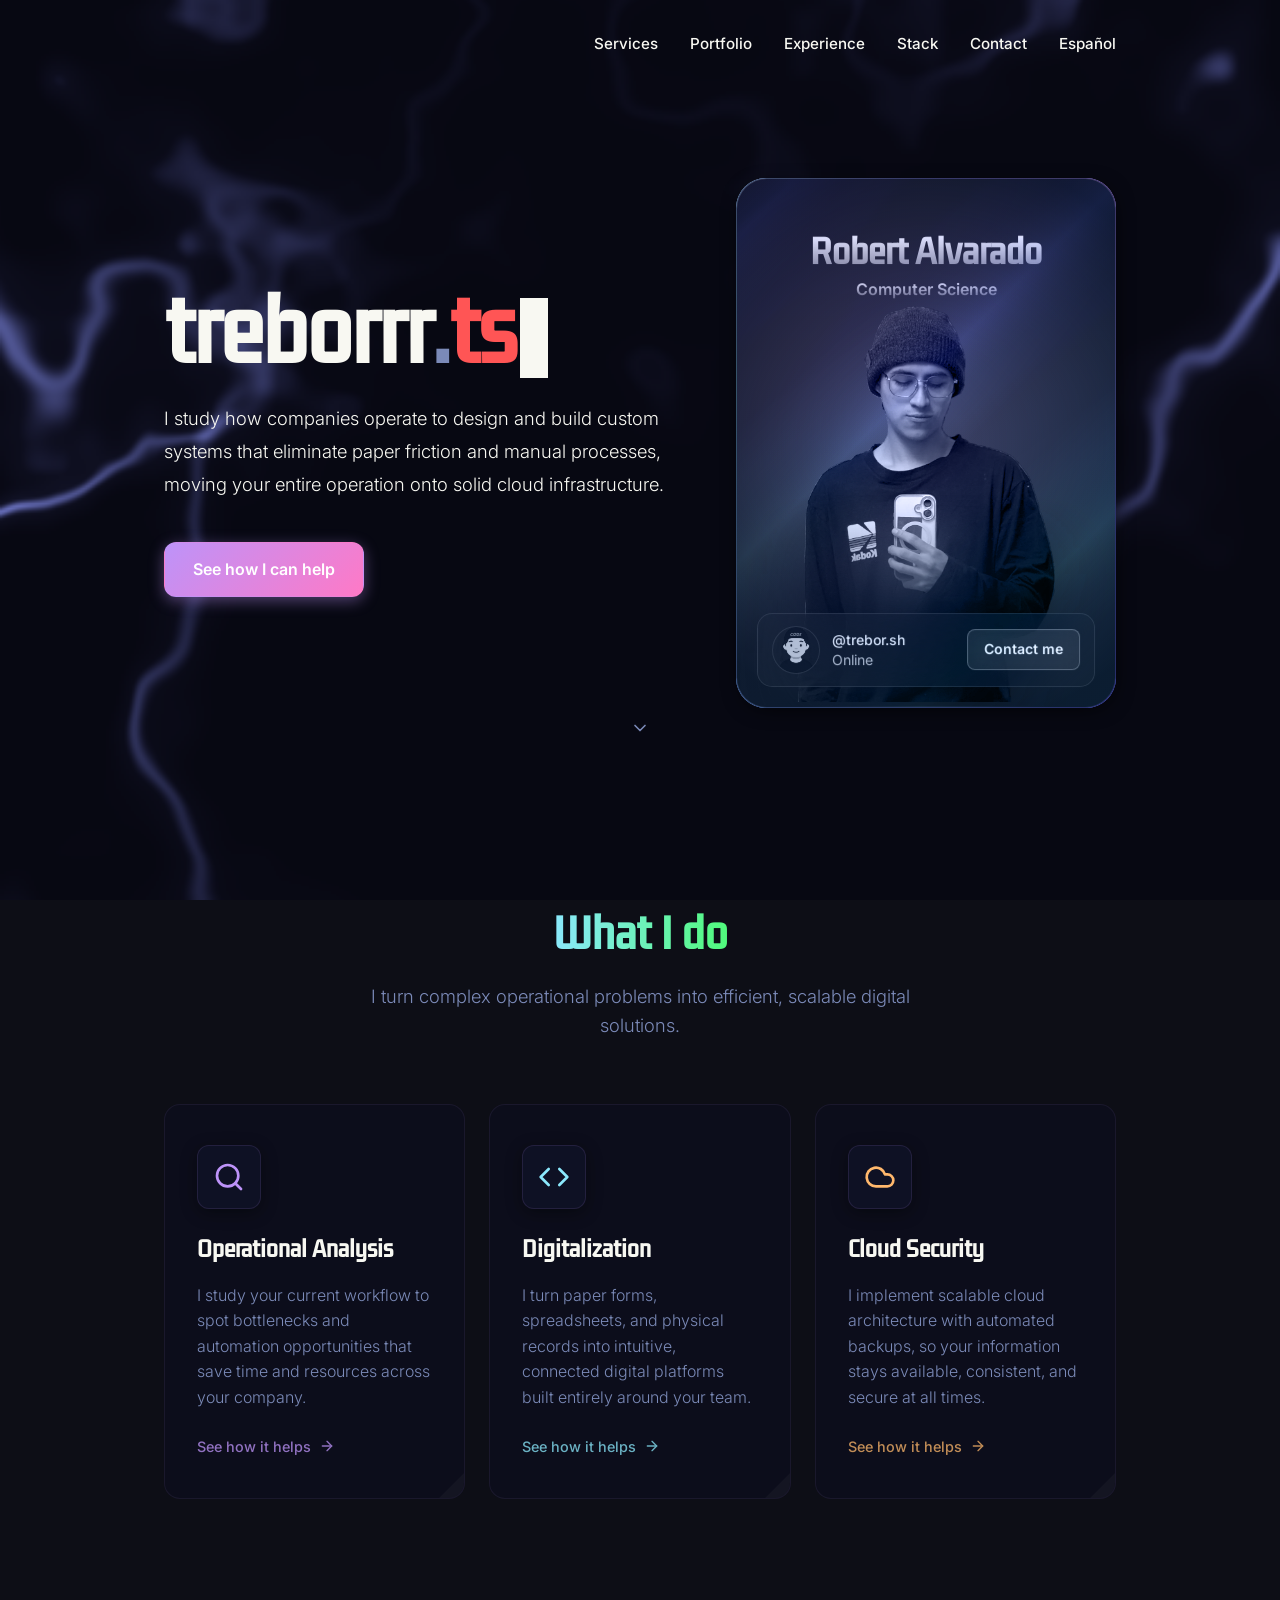
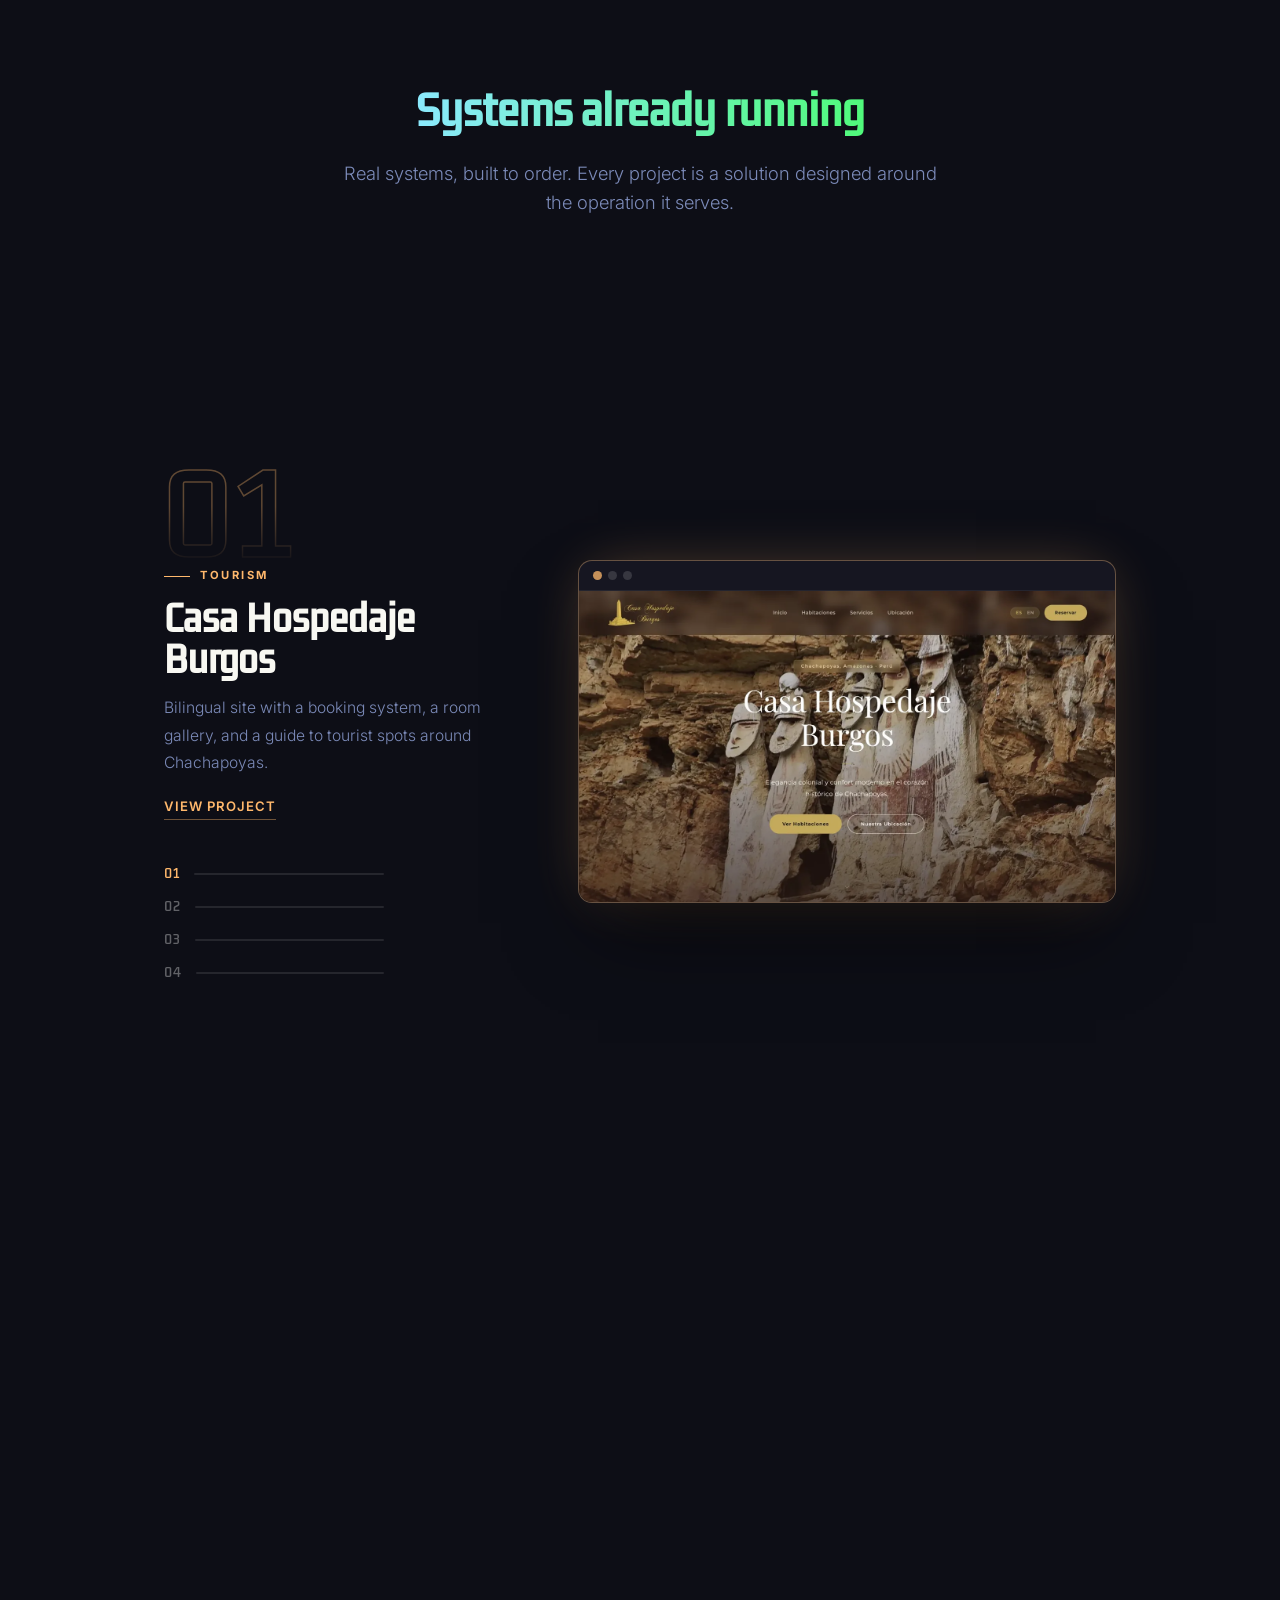
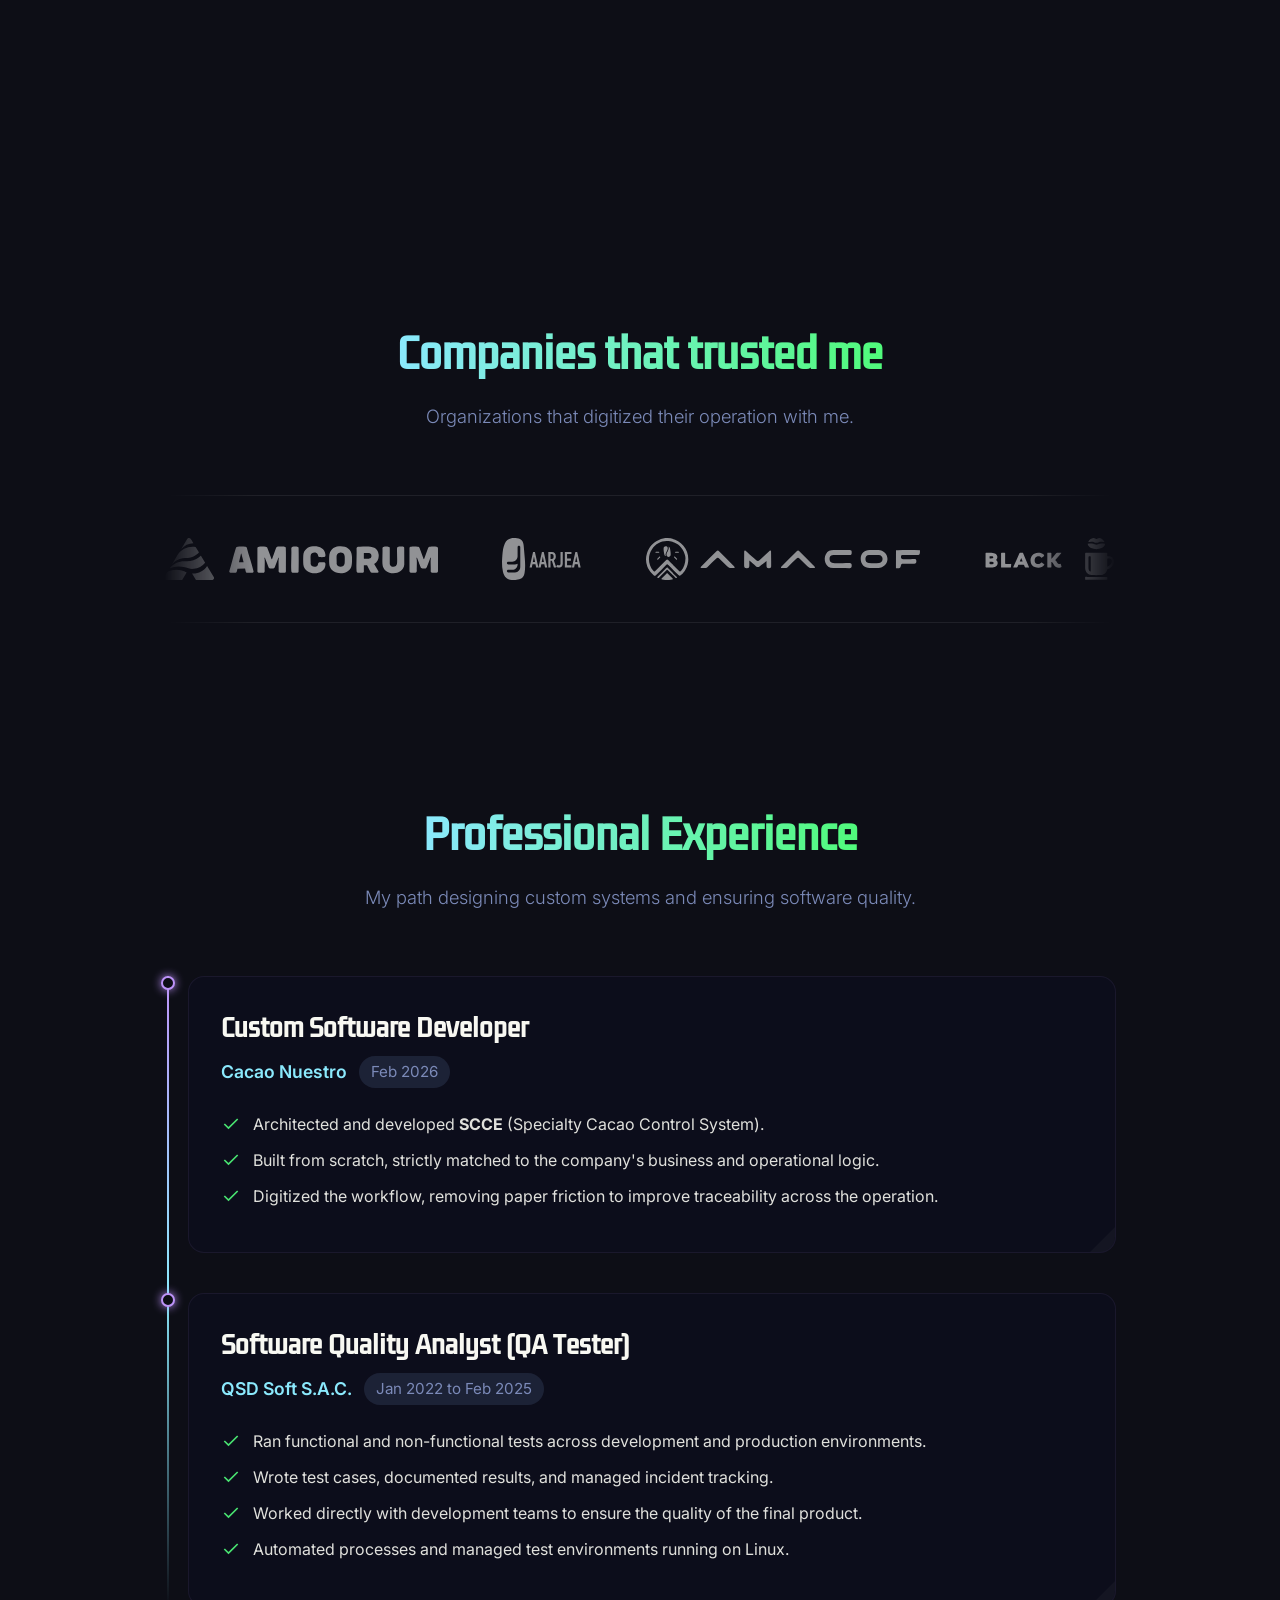
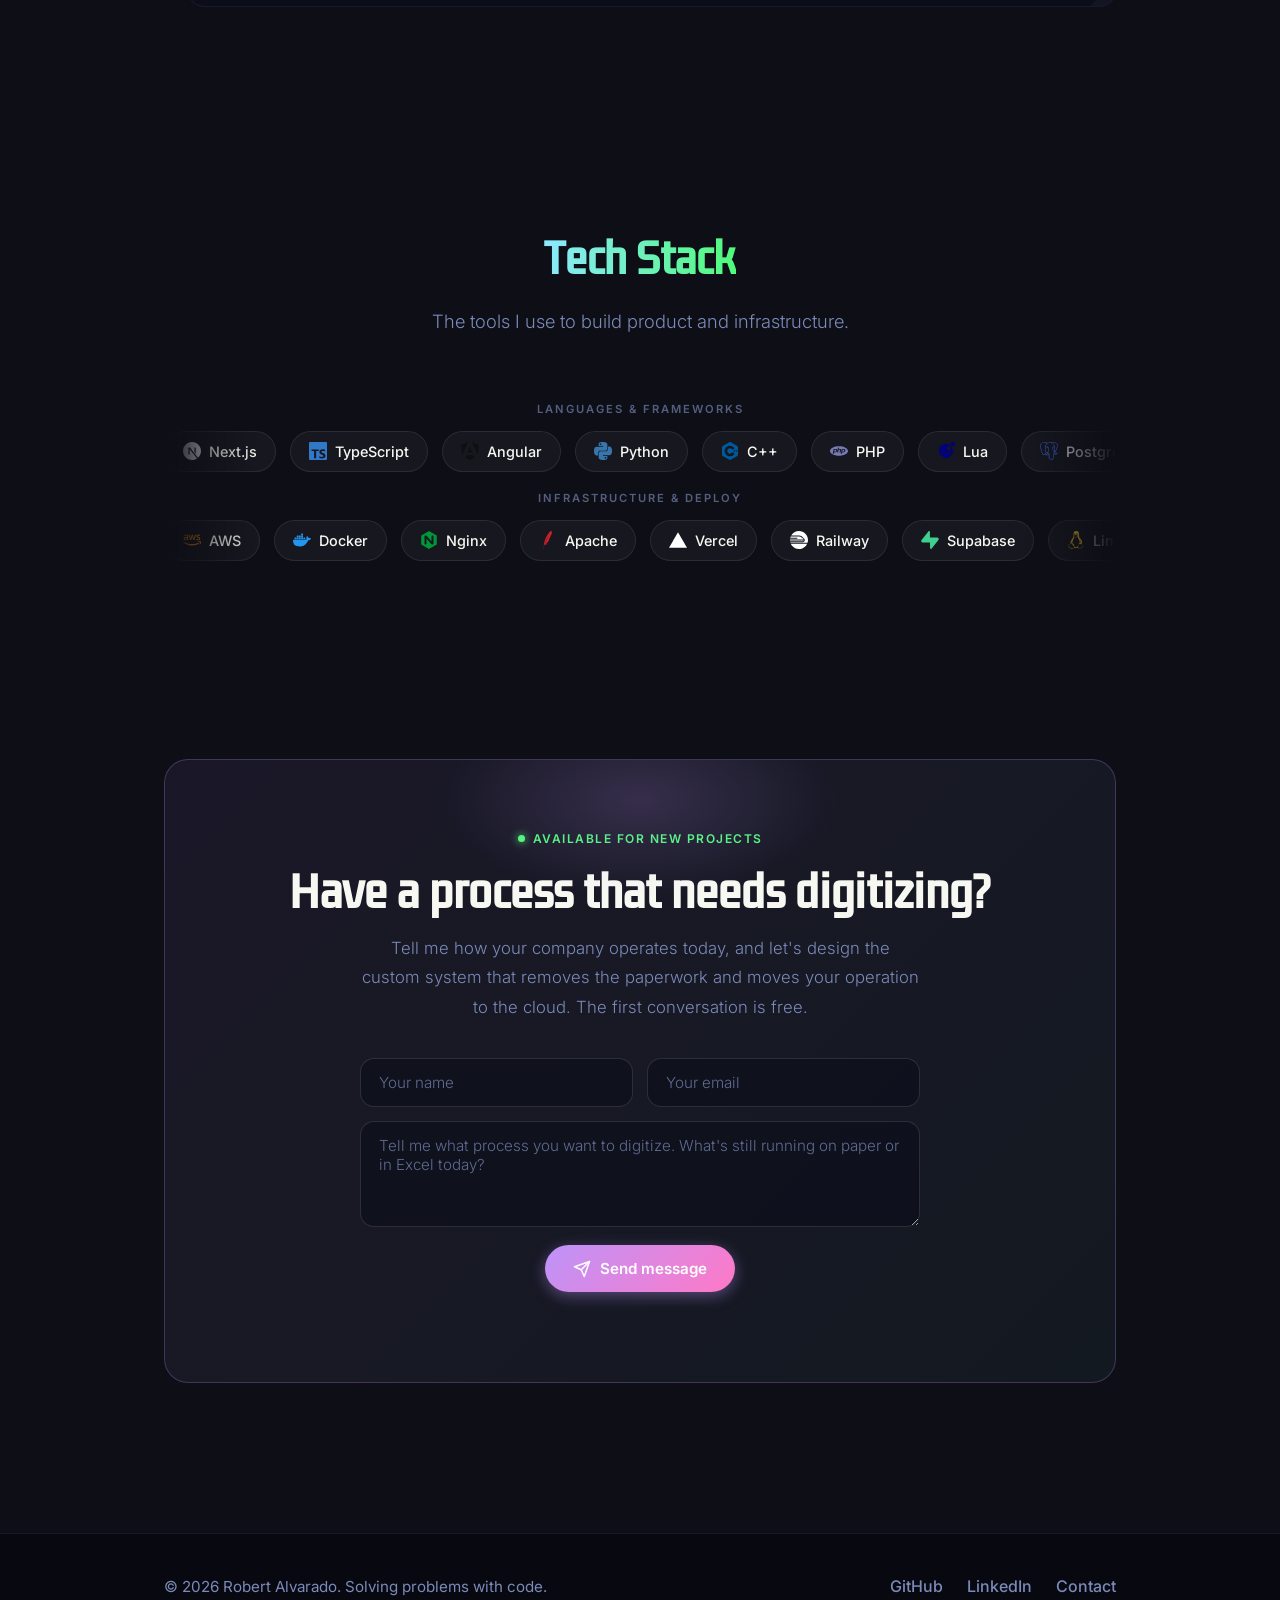
==== commit 819bf164: "fix(mobile,seo): arregla el hero en teléfonos, quita rayas y elimina código muerto Responsive: - La " ====
--- a/en/index.html
+++ b/en/index.html
@@ -116,31 +116,30 @@
           </div>
         </div>
         <div class="profile-container" id="holo-card">
-          <div class="profile-glow"></div>
           <div class="holo-wrapper pc-card">
             <div class="pc-inside">
               <div class="pc-shine"></div>
               <div class="pc-glare"></div>
 
               <div class="pc-content pc-avatar-content">
-                <img src="../src/img/mi-foto.webp" alt="Robert Alvarado" class="profile-pic avatar" />
-
-                <div class="holo-contact-card pc-user-info">
-                  <div class="holo-contact-user pc-user-details">
-                    <div class="holo-contact-avatar pc-mini-avatar">
+                <img src="../src/img/mi-foto.webp" alt="Robert Alvarado" class="avatar" />
+
+                <div class="pc-user-info">
+                  <div class="pc-user-details">
+                    <div class="pc-mini-avatar">
                       <img src="../src/img/trimmed-image.webp" alt="Avatar">
                     </div>
-                    <div class="holo-contact-details pc-user-text">
-                      <span class="holo-contact-username pc-handle">@trebor.sh</span>
-                      <span class="holo-contact-status pc-status">Online</span>
+                    <div class="pc-user-text">
+                      <span class="pc-handle">@trebor.sh</span>
+                      <span class="pc-status">Online</span>
                     </div>
                   </div>
-                  <a href="#contact" class="holo-contact-btn pc-contact-btn">Contact me</a>
+                  <a href="#contact" class="pc-contact-btn">Contact me</a>
                 </div>
               </div>
 
               <div class="pc-content">
-                <div class="holo-header pc-details">
+                <div class="pc-details">
                   <h3>Robert Alvarado</h3>
                   <p>Computer Science</p>
                 </div>
@@ -262,7 +261,7 @@
                 <div class="sp-shots">
                   <img class="sp-shot active" src="../src/img/proyectos/Casa Hospedaje Burgos/hero.webp"
                     alt="Casa Hospedaje Burgos" />
-                  <img class="sp-shot" src="../src/img/proyectos/ABAWA/abawa-1.webp" alt="ABAWA management platform"
+                  <img class="sp-shot" src="../src/img/proyectos/ABAWA/abawa-1.webp" alt="ABAWA: sensory tasting product selector"
                     loading="lazy" />
                   <img class="sp-shot" src="../src/img/proyectos/BMS/login.webp" alt="BMS login screen" loading="lazy" />
                   <img class="sp-shot" src="../src/img/proyectos/Cacao Nuestro/INICIO.webp"
@@ -311,7 +310,7 @@
 
       <!-- Views Container -->
       <div class="exp-views-wrapper">
-        <div id="view-timeline" class="exp-view active">
+        <div class="exp-view active">
           <div class="timeline-container">
             <!-- SCCE Experience -->
             <div class="timeline-node reveal reveal-d1">
--- a/src/css/style.css
+++ b/src/css/style.css
@@ -15,6 +15,12 @@
 
   --radius: 16px;
   --transition: all 0.3s cubic-bezier(0.4, 0, 0.2, 1);
+
+  /* Lente único del sitio: una sola familia de curvas.
+     --ease-cine llega rápido y asienta largo (montaje invisible);
+     --ease-swift para micro-interacciones. */
+  --ease-cine: cubic-bezier(0.22, 1, 0.36, 1);
+  --ease-swift: cubic-bezier(0.4, 0, 0.2, 1);
 }
 
 * {
@@ -25,6 +31,12 @@
 
 html {
   scroll-behavior: smooth;
+}
+
+/* Con el steadicam activo (main.js), el smooth CSS pelearía con las
+   escrituras por frame del motor → jitter. El motor pone esta clase. */
+html.has-steadicam {
+  scroll-behavior: auto;
 }
 
 body {
@@ -36,10 +48,7 @@
 }
 
 /* Typography */
-h1,
-h2,
-h3,
-.logo-font {
+h1, h2, h3, .logo-font {
   font-family: 'Kdam Thmor Pro', sans-serif;
 }
 
@@ -120,7 +129,7 @@
   }
 
   .nav-label { display: none; }
-  .nav-icon  { display: block; }
+  .nav-icon { display: block; }
 
   nav a.nav-active {
     color: var(--fg);
@@ -166,19 +175,6 @@
 
 .hero-text {
   flex: 1;
-}
-
-.subtitle-badge {
-  display: inline-block;
-  padding: 6px 16px;
-  background: rgba(189, 147, 249, 0.1);
-  border: 1px solid rgba(189, 147, 249, 0.3);
-  color: var(--purple);
-  border-radius: 100px;
-  font-size: 0.9rem;
-  font-weight: 600;
-  margin-bottom: 24px;
-  letter-spacing: 0.5px;
 }
 
 .title {
@@ -267,8 +263,7 @@
   --card-radius: 30px;
 }
 
-.holo-wrapper,
-.pc-card {
+.holo-wrapper, .pc-card {
   width: min(380px, calc(100vw - 48px));
   height: auto;
   aspect-ratio: 0.718;
@@ -298,9 +293,24 @@
   z-index: 2;
 }
 
-.pc-card:hover,
-.pc-card.active {
+.pc-card:hover, .pc-card.active {
   transition: none;
+}
+
+/* Rim glass — the rainbow ring stays dimmed to a glass edge at rest and
+   only blooms to full color on hover/touch. */
+.holo-wrapper::before {
+  content: '';
+  position: absolute;
+  inset: 0;
+  border-radius: inherit;
+  background: var(--surface-transparent);
+  transition: opacity 0.6s ease;
+  pointer-events: none;
+}
+
+.pc-card:hover::before, .pc-card.active::before {
+  opacity: 0;
 }
 
 .pc-card * {
@@ -329,8 +339,7 @@
   mix-blend-mode: color-dodge;
 }
 
-.pc-shine,
-.pc-shine::after {
+.pc-shine, .pc-shine::after {
   --space: 5%;
   --angle: -45deg;
   transform: translate3d(0, 0, 1px);
@@ -346,8 +355,7 @@
   background-repeat: repeat;
 }
 
-.pc-shine::before,
-.pc-shine::after {
+.pc-shine::before, .pc-shine::after {
   content: '';
   background-position: center;
   background-size: cover;
@@ -355,16 +363,12 @@
   opacity: 0;
 }
 
-.pc-card:hover .pc-shine,
-.pc-card.active .pc-shine {
+.pc-card:hover .pc-shine, .pc-card.active .pc-shine {
   filter: brightness(0.85) contrast(1.5) saturate(0.5);
   animation: none;
 }
 
-.pc-card:hover .pc-shine::before,
-.pc-card.active .pc-shine::before,
-.pc-card:hover .pc-shine::after,
-.pc-card.active .pc-shine::after {
+.pc-card:hover .pc-shine::before, .pc-card.active .pc-shine::before, .pc-card:hover .pc-shine::after, .pc-card.active .pc-shine::after {
   opacity: 1;
 }
 
@@ -689,20 +693,6 @@
   box-shadow: 0 8px 25px rgba(189, 147, 249, 0.6);
 }
 
-.btn.secondary {
-  background: rgba(14, 16, 32, 0.75);
-  border-color: rgba(139, 233, 253, 0.2);
-  color: var(--fg);
-  backdrop-filter: blur(12px);
-}
-
-.btn.secondary:hover {
-  background: rgba(20, 22, 42, 0.92);
-  transform: translateY(-2px);
-  border-color: var(--cyan);
-  box-shadow: 0 4px 20px rgba(139, 233, 253, 0.15);
-}
-
 /* Sections */
 section {
   padding: 90px 0;
@@ -846,63 +836,7 @@
   line-height: 1.6;
   font-weight: 300;
 }
-
 /* --- Experiencia Section --- */
-.view-toggle-container {
-  display: flex;
-  justify-content: center;
-  margin-bottom: 48px;
-}
-
-.view-toggle {
-  position: relative;
-  display: flex;
-  background: rgba(10, 12, 24, 0.85);
-  border: 1px solid rgba(189, 147, 249, 0.25);
-  border-radius: 100px;
-  padding: 4px;
-  backdrop-filter: blur(16px);
-}
-
-.view-toggle input[type="radio"] {
-  display: none;
-}
-
-.toggle-label {
-  position: relative;
-  z-index: 2;
-  padding: 10px 24px;
-  font-size: 0.95rem;
-  font-weight: 600;
-  color: var(--muted);
-  cursor: pointer;
-  display: flex;
-  align-items: center;
-  gap: 8px;
-  transition: var(--transition);
-  border-radius: 100px;
-}
-
-.view-toggle input[type="radio"]:checked+.toggle-label {
-  color: #fff;
-}
-
-.toggle-slider {
-  position: absolute;
-  top: 4px;
-  left: 4px;
-  bottom: 4px;
-  width: calc(50% - 4px);
-  background: linear-gradient(135deg, var(--purple) 0%, var(--pink) 100%);
-  border-radius: 100px;
-  z-index: 1;
-  transition: transform 0.3s cubic-bezier(0.4, 0, 0.2, 1);
-  box-shadow: 0 2px 10px rgba(189, 147, 249, 0.4);
-}
-
-.view-toggle input[id="view-2"]:checked~.toggle-slider {
-  transform: translateX(100%);
-}
 
 .exp-views-wrapper {
   position: relative;
@@ -925,123 +859,6 @@
   opacity: 1;
   pointer-events: auto;
   transform: translateY(0);
-}
-
-/* Terminal View */
-.terminal-window {
-  padding: 0;
-  border: 1px solid rgba(80, 250, 123, 0.25);
-  background: rgba(8, 10, 18, 0.92);
-}
-
-.terminal-window:hover {
-  border-color: rgba(80, 250, 123, 0.5);
-  background: rgba(8, 10, 18, 0.92);
-}
-
-.terminal-window:hover::after {
-  border-color: transparent transparent rgba(80, 250, 123, 0.2) transparent;
-}
-
-.terminal-header {
-  background: rgba(14, 16, 28, 0.95);
-  padding: 12px 20px;
-  display: flex;
-  align-items: center;
-  border-bottom: 1px solid rgba(255, 255, 255, 0.06);
-}
-
-.term-dots {
-  display: flex;
-  gap: 8px;
-}
-
-.term-dots .dot {
-  width: 12px;
-  height: 12px;
-  border-radius: 50%;
-}
-
-.term-dots .dot.red {
-  background: #ff5f56;
-}
-
-.term-dots .dot.yellow {
-  background: #ffbd2e;
-}
-
-.term-dots .dot.green {
-  background: #27c93f;
-}
-
-.term-title {
-  margin: 0 auto;
-  color: #bbb;
-  font-family: inherit;
-  font-size: 0.9rem;
-  letter-spacing: 0.5px;
-  transform: translateX(-24px);
-  /* offset for dots */
-}
-
-.terminal-body {
-  padding: 24px;
-  color: #e0e0e0;
-  font-size: 0.95rem;
-  line-height: 1.6;
-}
-
-.term-prompt {
-  color: var(--green);
-  margin-right: 8px;
-}
-
-.term-line {
-  margin-top: 16px;
-  margin-bottom: 8px;
-  word-break: break-all;
-}
-
-.term-line:first-child {
-  margin-top: 0;
-}
-
-.term-output {
-  margin-bottom: 24px;
-}
-
-.term-block {
-  margin-bottom: 12px;
-}
-
-.term-key {
-  color: var(--cyan);
-  font-weight: 600;
-  margin-right: 8px;
-  display: inline-block;
-  min-width: 90px;
-}
-
-.term-list>div {
-  margin-left: 16px;
-  margin-bottom: 4px;
-  color: #ccc;
-}
-
-.json-output {
-  white-space: pre-wrap;
-  color: #ccc;
-  word-break: break-all;
-}
-
-.json-key {
-  background-color: transparent;
-  color: var(--pink);
-}
-
-.json-val {
-  background-color: transparent;
-  color: var(--yellow);
 }
 
 /* Timeline View */
@@ -1140,50 +957,6 @@
   margin-top: 2px;
 }
 
-.timeline-skills p {
-  margin: 0;
-}
-
-.skills-subtitle {
-  font-size: 1.1rem;
-  color: var(--muted);
-  margin-bottom: 16px;
-  border-bottom: 1px solid rgba(255, 255, 255, 0.05);
-  padding-bottom: 8px;
-}
-
-.skills-grid {
-  display: flex;
-  flex-direction: column;
-  gap: 16px;
-}
-
-.skill-group h5 {
-  font-size: 0.95rem;
-  color: var(--purple);
-  margin-bottom: 12px;
-  font-weight: 500;
-}
-
-@media (max-width: 768px) {
-  .view-toggle-container {
-    transform: scale(0.9);
-  }
-}
-
-/* Stack section */
-.stack-grid {
-  display: grid;
-  grid-template-columns: repeat(auto-fit, minmax(380px, 1fr));
-  gap: 24px;
-}
-
-@media (max-width: 480px) {
-  .stack-grid {
-    grid-template-columns: 1fr;
-  }
-}
-
 @media (max-width: 480px) {
   .holo-wrapper {
     width: min(320px, calc(100vw - 32px));
@@ -1202,85 +975,6 @@
     padding: 20px;
     /* Reducción de padding para ganar espacio horizontal */
   }
-}
-
-.stack-category {
-  background: rgba(13, 15, 30, 0.72);
-  backdrop-filter: blur(20px);
-  -webkit-backdrop-filter: blur(20px);
-  border: 1px solid rgba(189, 147, 249, 0.08);
-  border-radius: var(--radius);
-  padding: 32px;
-  transition: var(--transition);
-}
-
-.stack-category:hover {
-  border-color: rgba(189, 147, 249, 0.3);
-  box-shadow: 0 10px 30px rgba(0, 0, 0, 0.3), 0 0 20px rgba(189, 147, 249, 0.04);
-  background: rgba(18, 20, 42, 0.88);
-}
-
-.stack-title {
-  font-size: 1.1rem;
-  color: var(--muted);
-  margin-bottom: 24px;
-  text-transform: uppercase;
-  letter-spacing: 1.5px;
-  font-weight: 600;
-  font-family: 'Kdam Thmor Pro', sans-serif;
-}
-
-.badges {
-  display: flex;
-  flex-wrap: wrap;
-  gap: 12px;
-}
-
-.badge {
-  padding: 8px 16px;
-  border-radius: 8px;
-  font-size: 0.95rem;
-  font-weight: 500;
-  background: rgba(16, 18, 36, 0.9);
-  color: rgba(248, 248, 242, 0.85);
-  border: 1px solid rgba(189, 147, 249, 0.1);
-  transition: var(--transition);
-  display: flex;
-  align-items: center;
-  gap: 8px;
-}
-
-.badge:hover {
-  background: rgba(22, 24, 48, 0.95);
-  color: #fff;
-  transform: translateY(-3px);
-  box-shadow: 0 4px 16px rgba(0, 0, 0, 0.4);
-  border-color: rgba(189, 147, 249, 0.25);
-}
-
-/* Dynamic badge borders */
-.badge-ts {
-  border-left: 2px solid #3178c6;
-}
-
-.badge-ang {
-  border-left: 2px solid #dd0031;
-}
-
-.badge-nxt {
-  border-left: 2px solid #fff;
-}
-
-.badge-pg {
-  border-left: 2px solid #336791;
-}
-
-.badge-aws {
-  border-left: 2px solid #ff9900;
-}
-
-.badge-doc {
-  border-left: 2px solid #2496ed;
 }
 
 /* Footer */
@@ -1324,8 +1018,8 @@
 /* Reveal Animation class */
 .reveal {
   opacity: 0;
-  transform: translateY(30px);
-  transition: opacity 0.8s cubic-bezier(0.5, 0, 0, 1), transform 0.8s cubic-bezier(0.5, 0, 0, 1);
+  transform: translateY(24px);
+  transition: opacity 0.9s var(--ease-cine), transform 0.9s var(--ease-cine);
 }
 
 .reveal.active {
@@ -1333,21 +1027,54 @@
   transform: translateY(0);
 }
 
-/* Stagger delays for scroll-reveal children */
+/* Stagger delays for scroll-reveal children — cadencia apretada:
+   se lee como una sola ola coreografiada, no como cola de espera */
 .reveal-d1 {
-  transition-delay: 0.15s;
+  transition-delay: 0.08s;
 }
 
 .reveal-d2 {
-  transition-delay: 0.3s;
+  transition-delay: 0.16s;
 }
 
 .reveal-d3 {
-  transition-delay: 0.45s;
+  transition-delay: 0.24s;
 }
 
 .reveal-d4 {
-  transition-delay: 0.6s;
+  transition-delay: 0.32s;
+}
+
+/* ============================================================
+   TÍTULOS DE PELÍCULA — el section-title emerge desde una línea
+   base invisible: transform y clip-path animan en oposición, así
+   la "máscara" queda fija en pantalla mientras el texto sube.
+   Insets negativos: protegen descendentes y el glow del gradient.
+   ============================================================ */
+.reveal .section-title, .reveal .svc-sec-head h2 {
+  transform: translateY(0.8em);
+  clip-path: inset(-0.15em 0 0.8em 0);
+  opacity: 0;
+  transition: transform 1s var(--ease-cine), clip-path 1s var(--ease-cine), opacity 0.4s ease;
+}
+
+.reveal.active .section-title, .reveal.active .svc-sec-head h2 {
+  transform: none;
+  clip-path: inset(-0.15em 0 -0.15em 0);
+  opacity: 1;
+}
+
+/* El subtítulo respira detrás del título: apertura de escena */
+.reveal .section-subtitle {
+  opacity: 0;
+  transform: translateY(12px);
+  transition: opacity 0.7s ease, transform 0.7s var(--ease-cine);
+}
+
+.reveal.active .section-subtitle {
+  opacity: 1;
+  transform: none;
+  transition-delay: 0.18s;
 }
 
 /* === Hero Entrance Animations (on load) === */
@@ -1376,28 +1103,47 @@
 }
 
 nav {
-  animation: heroFadeUp 0.6s cubic-bezier(0.5, 0, 0, 1) 0.05s both;
-}
-
-.subtitle-badge {
-  animation: heroFadeUp 0.7s cubic-bezier(0.5, 0, 0, 1) 0.2s both;
+  animation: heroFadeUp 0.6s var(--ease-cine) 0.05s both;
+}
+
+/* En móvil el nav es un dock centrado con `left:50% + translateX(-50%)`.
+   heroFadeUp termina en `translateY(0)` y, con fill-mode `both`, ese transform
+   queda pegado para siempre y pisa el centrado: el dock arrancaba en el centro
+   y se salía por la derecha, cortando el último ícono. La variante conserva
+   el -50% en X. */
+@keyframes dockFadeUp {
+  from {
+    opacity: 0;
+    transform: translate(-50%, 28px);
+  }
+
+  to {
+    opacity: 1;
+    transform: translate(-50%, 0);
+  }
+}
+
+@media (max-width: 768px) {
+  nav {
+    animation-name: dockFadeUp;
+  }
 }
 
 .hero-text .title {
-  animation: heroFadeUp 0.7s cubic-bezier(0.5, 0, 0, 1) 0.45s both;
+  animation: heroFadeUp 0.7s var(--ease-cine) 0.45s both;
 }
 
 .hero-text .description {
-  animation: heroFadeUp 0.7s cubic-bezier(0.5, 0, 0, 1) 0.65s both;
+  animation: heroFadeUp 0.7s var(--ease-cine) 0.65s both;
 }
 
 .hero-text .actions {
-  animation: heroFadeUp 0.7s cubic-bezier(0.5, 0, 0, 1) 0.85s both;
+  animation: heroFadeUp 0.7s var(--ease-cine) 0.85s both;
 }
 
 .profile-container {
   animation:
-    heroFadeRight 0.9s cubic-bezier(0.5, 0, 0, 1) 0.3s both,
+    heroFadeRight 0.9s var(--ease-cine) 0.3s both,
     constellation-pulse 5s ease-in-out 1.5s infinite;
 }
 
@@ -1443,7 +1189,7 @@
 .sp-text {
   position: relative;
   padding-top: 78px;
-  transition: opacity 0.18s ease, transform 0.18s ease;
+  transition: opacity 0.22s var(--ease-swift), transform 0.22s var(--ease-swift);
 }
 
 .sp-text.is-swapping {
@@ -1622,6 +1368,9 @@
 .sp-shots {
   position: relative;
   aspect-ratio: 16 / 9.3;
+  /* dolly-in con scrub (main.js): origen alto porque los shots anclan arriba */
+  will-change: transform;
+  transform-origin: 50% 38%;
 }
 
 .sp-shot {
@@ -1634,12 +1383,16 @@
   display: block;
   opacity: 0;
   transform: scale(1.04);
-  transition: opacity 0.55s ease, transform 1.4s cubic-bezier(0.22, 1, 0.36, 1);
+  /* rack focus: la toma entrante llega desde desenfoque y clava nitidez
+     DESPUÉS del fade, como un foco que asienta (solo imágenes, nunca texto) */
+  filter: blur(9px) saturate(0.85) brightness(0.92);
+  transition: opacity 0.55s ease, transform 1.4s var(--ease-cine), filter 0.8s ease;
 }
 
 .sp-shot.active {
   opacity: 1;
   transform: scale(1);
+  filter: blur(0) saturate(1) brightness(1);
 }
 
 @media (max-width: 820px) {
@@ -1772,13 +1525,6 @@
   line-height: 1.75;
 }
 
-.cta-actions {
-  display: flex;
-  gap: 16px;
-  justify-content: center;
-  flex-wrap: wrap;
-}
-
 .cta-btn {
   display: inline-flex;
   align-items: center;
@@ -1791,21 +1537,8 @@
   transition: all 0.25s ease;
 }
 
-.cta-btn-ghost {
-  background: rgba(255,255,255,0.05);
-  border: 1px solid rgba(255,255,255,0.15);
-  color: var(--fg);
-}
-
-.cta-btn-ghost:hover {
-  background: rgba(255,255,255,0.1);
-  border-color: rgba(255,255,255,0.3);
-  transform: translateY(-2px);
-}
-
 @media (max-width: 600px) {
   .cta-card { padding: 40px 24px; }
-  .cta-actions { flex-direction: column; align-items: center; }
 }
 
 /* ============================================================
@@ -1827,8 +1560,7 @@
   gap: 14px;
 }
 
-.cta-form input,
-.cta-form textarea {
+.cta-form input, .cta-form textarea {
   width: 100%;
   padding: 14px 18px;
   border-radius: 14px;
@@ -1842,13 +1574,11 @@
   transition: border-color 0.25s ease, box-shadow 0.25s ease;
 }
 
-.cta-form input::placeholder,
-.cta-form textarea::placeholder {
+.cta-form input::placeholder, .cta-form textarea::placeholder {
   color: rgba(123, 138, 184, 0.75);
 }
 
-.cta-form input:focus,
-.cta-form textarea:focus {
+.cta-form input:focus, .cta-form textarea:focus {
   outline: none;
   border-color: rgba(189, 147, 249, 0.55);
   box-shadow: 0 0 0 3px rgba(189, 147, 249, 0.12);
@@ -1860,16 +1590,6 @@
   cursor: pointer;
   font-family: 'Inter', sans-serif;
   margin-top: 4px;
-}
-
-.cta-alt {
-  align-items: center;
-}
-
-.cta-alt-label {
-  color: var(--muted);
-  font-size: 0.85rem;
-  font-weight: 300;
 }
 
 @media (max-width: 600px) {
@@ -1944,6 +1664,59 @@
 }
 
 /* ============================================================
+   EMPRESAS — client logo marquee (same seamless-loop mechanic as
+   .tech-marquee, bare logos instead of pills)
+   ============================================================ */
+.clients-marquee {
+  overflow: hidden;
+  -webkit-mask-image: linear-gradient(90deg, transparent, #000 10%, #000 90%, transparent);
+  mask-image: linear-gradient(90deg, transparent, #000 10%, #000 90%, transparent);
+  border-top: 1px solid rgba(255, 255, 255, 0.08);
+  border-bottom: 1px solid rgba(255, 255, 255, 0.08);
+  padding: 42px 0;
+}
+
+.clients-track {
+  display: flex;
+  width: max-content;
+  animation: marquee 22s linear infinite;
+}
+
+.clients-set {
+  display: flex;
+  align-items: center;
+  gap: 64px;
+  padding-right: 64px;
+}
+
+.client-logo {
+  height: 42px;
+  width: auto;
+  object-fit: contain;
+  filter: invert(1);
+  opacity: 0.55;
+  transition: transform 0.35s cubic-bezier(0.34, 1.56, 0.64, 1), opacity 0.35s ease, filter 0.35s ease;
+}
+
+/* Spotlight — hovering the row mutes the rest so the one logo you're
+   pointing at gets the attention (same idea as .card-icon's hover lift). */
+.clients-set:hover .client-logo:not(:hover) {
+  opacity: 0.3;
+}
+
+.client-logo:hover {
+  opacity: 1;
+  transform: translateY(-3px) scale(1.08);
+  filter: invert(1) drop-shadow(0 6px 18px rgba(189, 147, 249, 0.45));
+}
+
+@media (max-width: 768px) {
+  .clients-marquee { padding: 32px 0; }
+  .clients-set { gap: 42px; padding-right: 42px; }
+  .client-logo { height: 30px; }
+}
+
+/* ============================================================
    NAV — active pill on mobile dock
    ============================================================ */
 
@@ -1979,10 +1752,7 @@
 .cta-error a { color: inherit; font-weight: 600; }
 
 /* Foco visible al navegar con teclado */
-a:focus-visible,
-button:focus-visible,
-input:focus-visible,
-textarea:focus-visible {
+a:focus-visible, button:focus-visible, input:focus-visible, textarea:focus-visible {
   outline: 2px solid var(--cyan, #8be9fd);
   outline-offset: 3px;
   border-radius: 4px;
@@ -1990,15 +1760,14 @@
 
 /* Respeto a usuarios con motion reducido */
 @media (prefers-reduced-motion: reduce) {
-  *,
-  *::before,
-  *::after {
+  *, *::before, *::after {
     animation-duration: 0.01ms !important;
     animation-iteration-count: 1 !important;
     transition-duration: 0.01ms !important;
     scroll-behavior: auto !important;
   }
   .tech-track { animation: none !important; }
+  .clients-track { animation: none !important; }
   .cursor { animation: none; opacity: 1; }
 }
 
@@ -2075,6 +1844,12 @@
 }
 
 .svc-nav a:not(.btn):hover { color: var(--fg); }
+
+.svc-nav-actions {
+  display: flex;
+  align-items: center;
+  gap: 20px;
+}
 
 /* --- Cabecera compacta de servicio --- */
 .svc-hero {
@@ -2265,7 +2040,7 @@
 }
 
 .svc-bento .b-lg h3 { font-size: 1.35rem; }
-.svc-bento .b-lg p  { max-width: 52ch; }
+.svc-bento .b-lg p { max-width: 52ch; }
 
 /* --- Cómo trabajo: timeline vertical --- */
 .svc-flow {
@@ -2284,6 +2059,20 @@
   bottom: 8px;
   width: 1px;
   background: linear-gradient(180deg, var(--svc-accent) 0%, rgba(189, 147, 249, 0.25) 70%, transparent 100%);
+}
+
+/* Se dibuja sobre la línea base a medida que el lector avanza por los pasos */
+.svc-flow-fill {
+  position: absolute;
+  left: 0;
+  top: 8px;
+  bottom: 8px;
+  width: 1px;
+  background: linear-gradient(180deg, var(--cyan) 0%, var(--svc-accent) 100%);
+  box-shadow: 0 0 10px var(--svc-accent);
+  transform: scaleY(0);
+  transform-origin: top;
+  will-change: transform;
 }
 
 .svc-flow-item { position: relative; max-width: 64ch; }
@@ -2367,152 +2156,39 @@
   .svc-pain-idx { padding-top: 0; }
 
   .svc-bento { grid-template-columns: 1fr; }
-  .svc-bento .b-lg,
-  .svc-bento .b-md { grid-column: span 1; }
-}
-
-/* ============================================================
-   SERVICIOS — LIGHT MODE ("modo caro")
-   ============================================================ */
-body.plasma-light {
-  background-color: #eef0f6;
-  color: #191b2b;
-}
-
-/* Scrim claro: un velo blanco que mantiene el centro legible */
-.svc-page.plasma-light::before {
-  background:
-    radial-gradient(140% 100% at 50% 0%,
-      rgba(244, 245, 250, 0.55) 0%,
-      rgba(244, 245, 250, 0.78) 55%,
-      rgba(240, 242, 248, 0.9) 100%);
-}
-
-/* Cabecera / navegación */
-.plasma-light .svc-nav a:not(.btn) { color: #5a6178; }
-.plasma-light .svc-nav a:not(.btn):hover { color: #191b2b; }
-
-/* Acento sólido en el título (los degradados a cyan se pierden en blanco) */
-.plasma-light .svc-hero h1 { color: #14162a; }
-.plasma-light .svc-hero h1 .accent {
-  background: none;
-  -webkit-text-fill-color: initial;
-  color: var(--svc-accent);
-}
-.plasma-light .svc-lead { color: #4a5169; }
-
-/* Secciones */
-.plasma-light .svc-sec { border-top-color: rgba(20, 22, 42, 0.1); }
-.plasma-light .svc-sec-head h2 { color: #14162a; }
-.plasma-light .svc-sec-head::after {
-  background: linear-gradient(90deg, rgba(20, 22, 42, 0.18), transparent);
-}
-.plasma-light .svc-sec-sub { color: #5a6178; }
-
-/* Problemas: filas editoriales */
-.plasma-light .svc-pain {
-  border-bottom-color: rgba(20, 22, 42, 0.1);
-}
-.plasma-light .svc-pain:first-of-type { border-top-color: rgba(20, 22, 42, 0.1); }
-.plasma-light .svc-pain h3 { color: #1c1e30; }
-.plasma-light .svc-pain p { color: #565d74; }
-.plasma-light .svc-pain-idx { color: #565d74; opacity: 0.5; }
-.plasma-light .svc-pain:hover {
-  background: linear-gradient(90deg, var(--svc-accent-soft), transparent 60%);
-}
-
-/* Qué obtienes: bento en tarjetas blancas */
-.plasma-light .svc-bento article {
-  background: rgba(255, 255, 255, 0.72);
-  border-color: rgba(20, 22, 42, 0.08);
-  box-shadow: 0 12px 30px rgba(20, 22, 42, 0.06);
-  backdrop-filter: blur(10px) saturate(1.1);
-  -webkit-backdrop-filter: blur(10px) saturate(1.1);
-}
-.plasma-light .svc-bento article:hover {
-  border-color: color-mix(in srgb, var(--svc-accent) 40%, transparent);
-  box-shadow: 0 22px 44px rgba(20, 22, 42, 0.12);
-}
-.plasma-light .svc-bento h3 { color: #1c1e30; }
-.plasma-light .svc-bento p { color: #565d74; }
-
-/* Cómo trabajo: timeline */
-.plasma-light .svc-flow::before {
-  background: linear-gradient(180deg, var(--svc-accent) 0%, rgba(20, 22, 42, 0.18) 70%, transparent 100%);
-}
-.plasma-light .svc-flow-item::before { box-shadow: 0 0 10px color-mix(in srgb, var(--svc-accent) 55%, transparent); }
-.plasma-light .svc-flow-item h3 { color: #1c1e30; }
-.plasma-light .svc-flow-tag { color: #737a92; }
-.plasma-light .svc-flow-item p { color: #565d74; }
-
-/* Enlaces a otros servicios */
-.plasma-light .svc-other-link {
-  background: rgba(255, 255, 255, 0.66);
-  border-color: rgba(20, 22, 42, 0.12);
-  color: #5a6178;
-}
-.plasma-light .svc-other-link:hover {
-  color: #191b2b;
-  border-color: rgba(20, 22, 42, 0.3);
-}
-
-/* CTA: tarjeta clara translúcida, coherente con el resto del modo claro */
-.plasma-light .cta-card {
-  background: linear-gradient(135deg, rgba(255, 255, 255, 0.82) 0%, rgba(255, 255, 255, 0.66) 100%);
-  border-color: rgba(20, 22, 42, 0.1);
-  box-shadow: 0 24px 50px rgba(20, 22, 42, 0.1);
-  backdrop-filter: blur(12px) saturate(1.1);
-  -webkit-backdrop-filter: blur(12px) saturate(1.1);
-}
-.plasma-light .cta-card::before {
-  background: radial-gradient(ellipse, var(--svc-accent-soft), transparent 70%);
-}
-.plasma-light .cta-card .cta-title { color: #14162a; }
-.plasma-light .cta-card .cta-desc { color: #565d74; }
-
-/* Footer claro */
-.plasma-light footer {
-  background: rgba(255, 255, 255, 0.5);
-  border-top-color: rgba(20, 22, 42, 0.1);
-}
-.plasma-light .footer-left,
-.plasma-light .social-links a { color: #5a6178; }
-.plasma-light .social-links a:hover { color: var(--svc-accent); }
+  .svc-bento .b-lg, .svc-bento .b-md { grid-column: span 1; }
+}
 
 /* ============================================================
    TRANSICIÓN SPA
    El canvas del plasma nunca se recrea: los filamentos mantienen su
-   fase y solo se recolorean (dark <-> claro) vía JS. Aquí solo se
-   hace un crossfade suave del contenido (#page) durante el swap.
+   fase entre navegaciones. Aquí solo se hace un crossfade suave del
+   contenido (#page) durante el swap.
    ============================================================ */
 #page {
-  transition: opacity 0.24s ease, transform 0.24s ease;
+  transition: opacity 0.28s ease, transform 0.3s var(--ease-cine);
   will-change: opacity;
 }
+
+/* Match cut: salida hacia ARRIBA y entrada desde abajo — las dos fases
+   leen como un único movimiento ascendente de cámara, con un push-in
+   de escala ≤0.5% que remata el asentamiento. */
 #page.is-leaving {
   opacity: 0;
-  transform: translateY(6px);
-}
-
-/* Intro de velo para CARGA DIRECTA de una página de servicio (sin SPA):
-   emerge desde el color claro para que no haya un pop brusco */
-@keyframes page-fade-enter {
-  0%   { opacity: 1; }
-  100% { opacity: 0; }
-}
-html.pi-enter::after {
-  content: '';
-  position: fixed;
-  inset: 0;
-  z-index: 99999;
-  pointer-events: none;
-  background: #eef0f6;
-  animation: page-fade-enter 620ms ease-out forwards;
+  transform: translateY(-10px) scale(0.996);
+}
+
+/* Estado inicial de la entrada, fijado sin transición (main.js fuerza
+   reflow con esta clase puesta); declarado después de .is-leaving para
+   ganar cuando ambas están presentes. */
+#page.is-entering {
+  transition: none;
+  opacity: 0;
+  transform: translateY(14px) scale(0.996);
 }
 
 @media (prefers-reduced-motion: reduce) {
   #page { transition: none; }
-  html.pi-enter::after { display: none; }
 }
 
 /* CTA flotante móvil en páginas de servicio: acceso a contacto
@@ -2521,19 +2197,24 @@
   display: none;
 }
 
+.svc-fab-text {
+  display: none;
+}
+
+/* Ícono flotante (no píldora con texto): un área de colisión chica es menos
+   probable que tape un encabezado mientras el usuario scrollea */
 @media (max-width: 768px) {
   .svc-fab {
     display: inline-flex;
     align-items: center;
-    gap: 8px;
+    justify-content: center;
     position: fixed;
     bottom: 24px;
     right: 20px;
     z-index: 1000;
-    padding: 14px 22px;
-    border-radius: 100px;
-    font-size: 0.92rem;
-    font-weight: 600;
+    width: 52px;
+    height: 52px;
+    border-radius: 50%;
     text-decoration: none;
     color: #fff;
     background: linear-gradient(135deg, var(--purple) 0%, var(--pink) 100%);
@@ -2541,23 +2222,95 @@
   }
 }
 
-/* Formulario de contacto sobre fondo claro (páginas de servicio) */
-.plasma-light .cta-form input,
-.plasma-light .cta-form textarea {
-  background: rgba(255, 255, 255, 0.85);
-  border-color: rgba(20, 22, 42, 0.14);
-  color: #191b2b;
-}
-
-.plasma-light .cta-form input::placeholder,
-.plasma-light .cta-form textarea::placeholder {
-  color: #8a90a8;
-}
-
-.plasma-light .cta-form input:focus,
-.plasma-light .cta-form textarea:focus {
-  border-color: color-mix(in srgb, var(--svc-accent) 55%, transparent);
-  box-shadow: 0 0 0 3px color-mix(in srgb, var(--svc-accent) 14%, transparent);
-}
-
-.plasma-light .cta-success { color: #15803d; }
+/* Teléfonos de poca altura: la card + logo + descripción no caben en 80vh
+   y terminan empujando texto detrás del dock flotante. Se achica la card para
+   recuperar espacio, y se esconde el mini-pill "Contáctame" de adentro: por
+   debajo de ~320px sus hijos flex se aplastan sin mínimo y el botón se
+   recorta. El CTA real ya existe en el botón grande de abajo y en el dock,
+   así que no se pierde alcance. (al final de la hoja a propósito, para ganar
+   por orden de cascada sobre las reglas de más arriba) */
+@media (max-width: 768px) and (max-height: 1000px) {
+  .holo-wrapper, .pc-card {
+    width: min(200px, calc(100vw - 96px));
+  }
+
+  .pc-user-info {
+    display: none;
+  }
+
+  /* La card mide 200px de ancho acá, pero el nombre seguía con el tamaño de
+     escritorio (min(5svh, 2em) ≈ 32px): "Robert Alvarado" partía en dos líneas
+     y quedaba encima de la cara de la foto. Se baja la tipografía y se sube el
+     bloque para que el texto termine antes de donde empieza el retrato
+     (la foto ocupa el 75% inferior de la card). */
+  .pc-details {
+    top: 14px;
+    padding: 0 10px;
+  }
+
+  .pc-details h3 {
+    font-size: 1.05rem;
+    line-height: 1.15;
+  }
+
+  .pc-details p {
+    top: 2px;
+    font-size: 0.7rem;
+  }
+
+  .pc-avatar-content .avatar {
+    height: 72%;
+  }
+
+  .hero-content {
+    gap: 16px;
+  }
+
+  .hero {
+    padding-bottom: 140px;
+  }
+
+  .description {
+    margin-bottom: 24px;
+    line-height: 1.6;
+  }
+}
+
+/* Teléfonos realmente cortos (iPhone SE y similares, ~667px): el ajuste de
+   arriba no alcanza a despejar el dock del todo, así que además se recorta
+   el ritmo vertical de la descripción */
+@media (max-width: 768px) and (max-height: 700px) {
+  .description {
+    margin-bottom: 12px;
+    line-height: 1.4;
+    font-size: 1rem;
+  }
+
+  .hero-content {
+    gap: 10px;
+  }
+
+  .holo-wrapper, .pc-card {
+    width: min(170px, calc(100vw - 96px));
+  }
+
+  .title {
+    margin-bottom: 12px;
+  }
+
+  /* La flecha queda justo debajo del CTA, o sea tapada por el dock: en
+     pantallas cortas no aporta y sus 40px son la diferencia entre que el
+     botón se lea o quede detrás de la píldora. */
+  .scroll-hint {
+    display: none;
+  }
+}
+
+/* Pantallas angostas (iPhone SE, ~320px): los 6 ítems del dock a 54px cada uno
+   suman más que su `max-width: calc(100vw - 32px)`, y los íconos de los
+   extremos se salían fuera de la píldora. Con menos padding lateral entran. */
+@media (max-width: 360px) {
+  nav a {
+    padding: 12px 12px;
+  }
+}
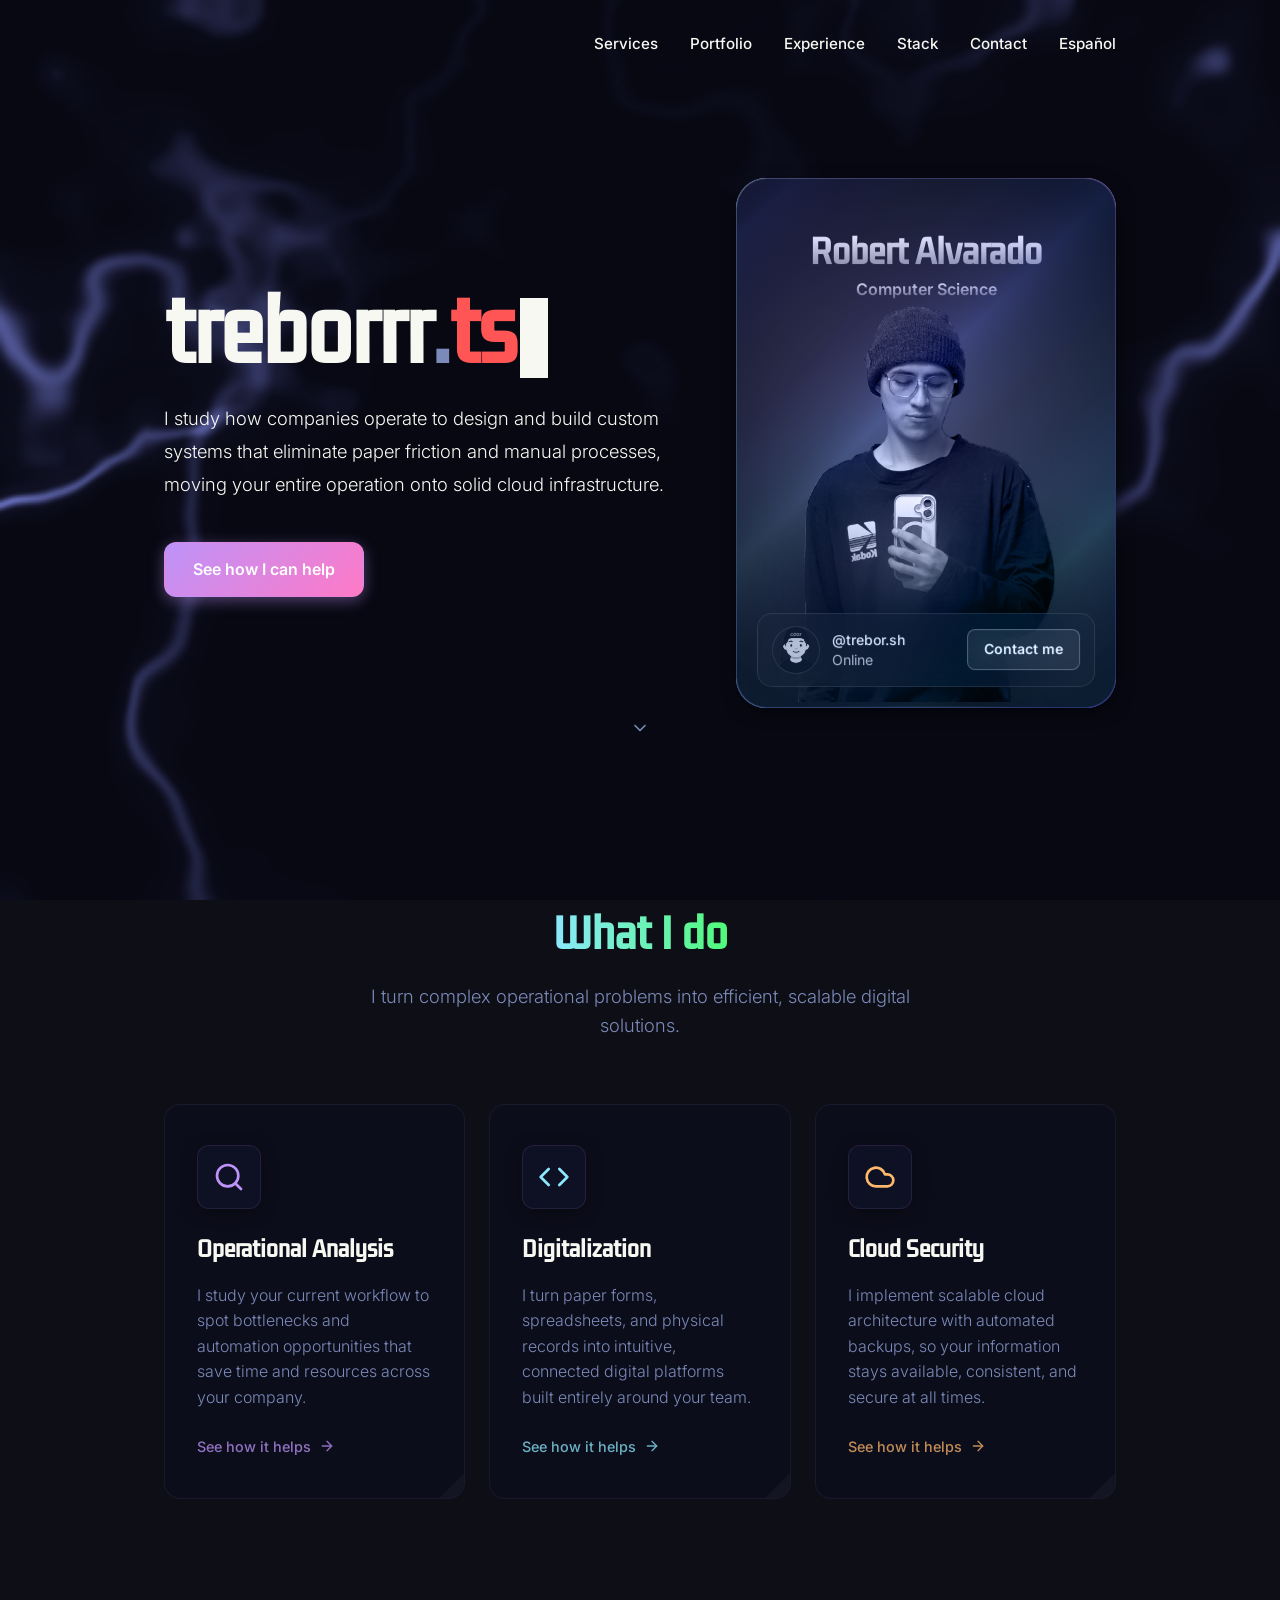
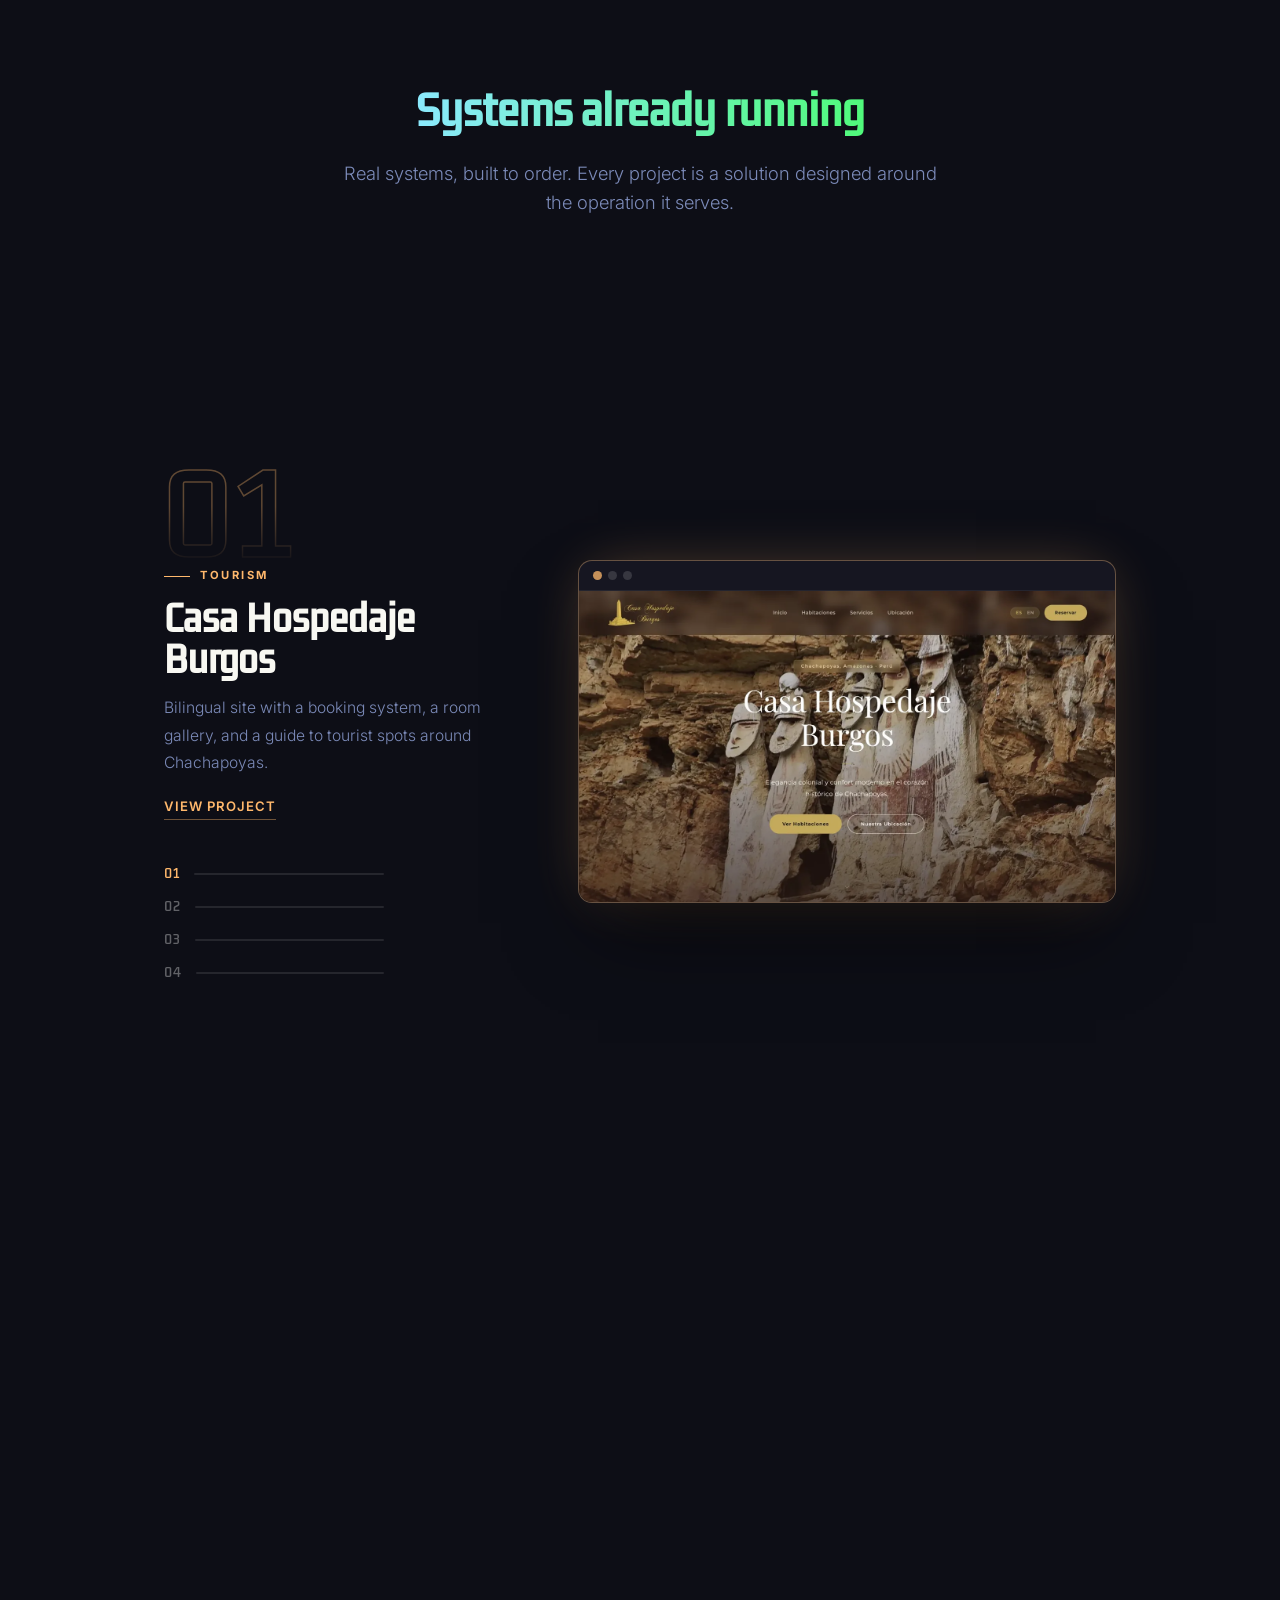
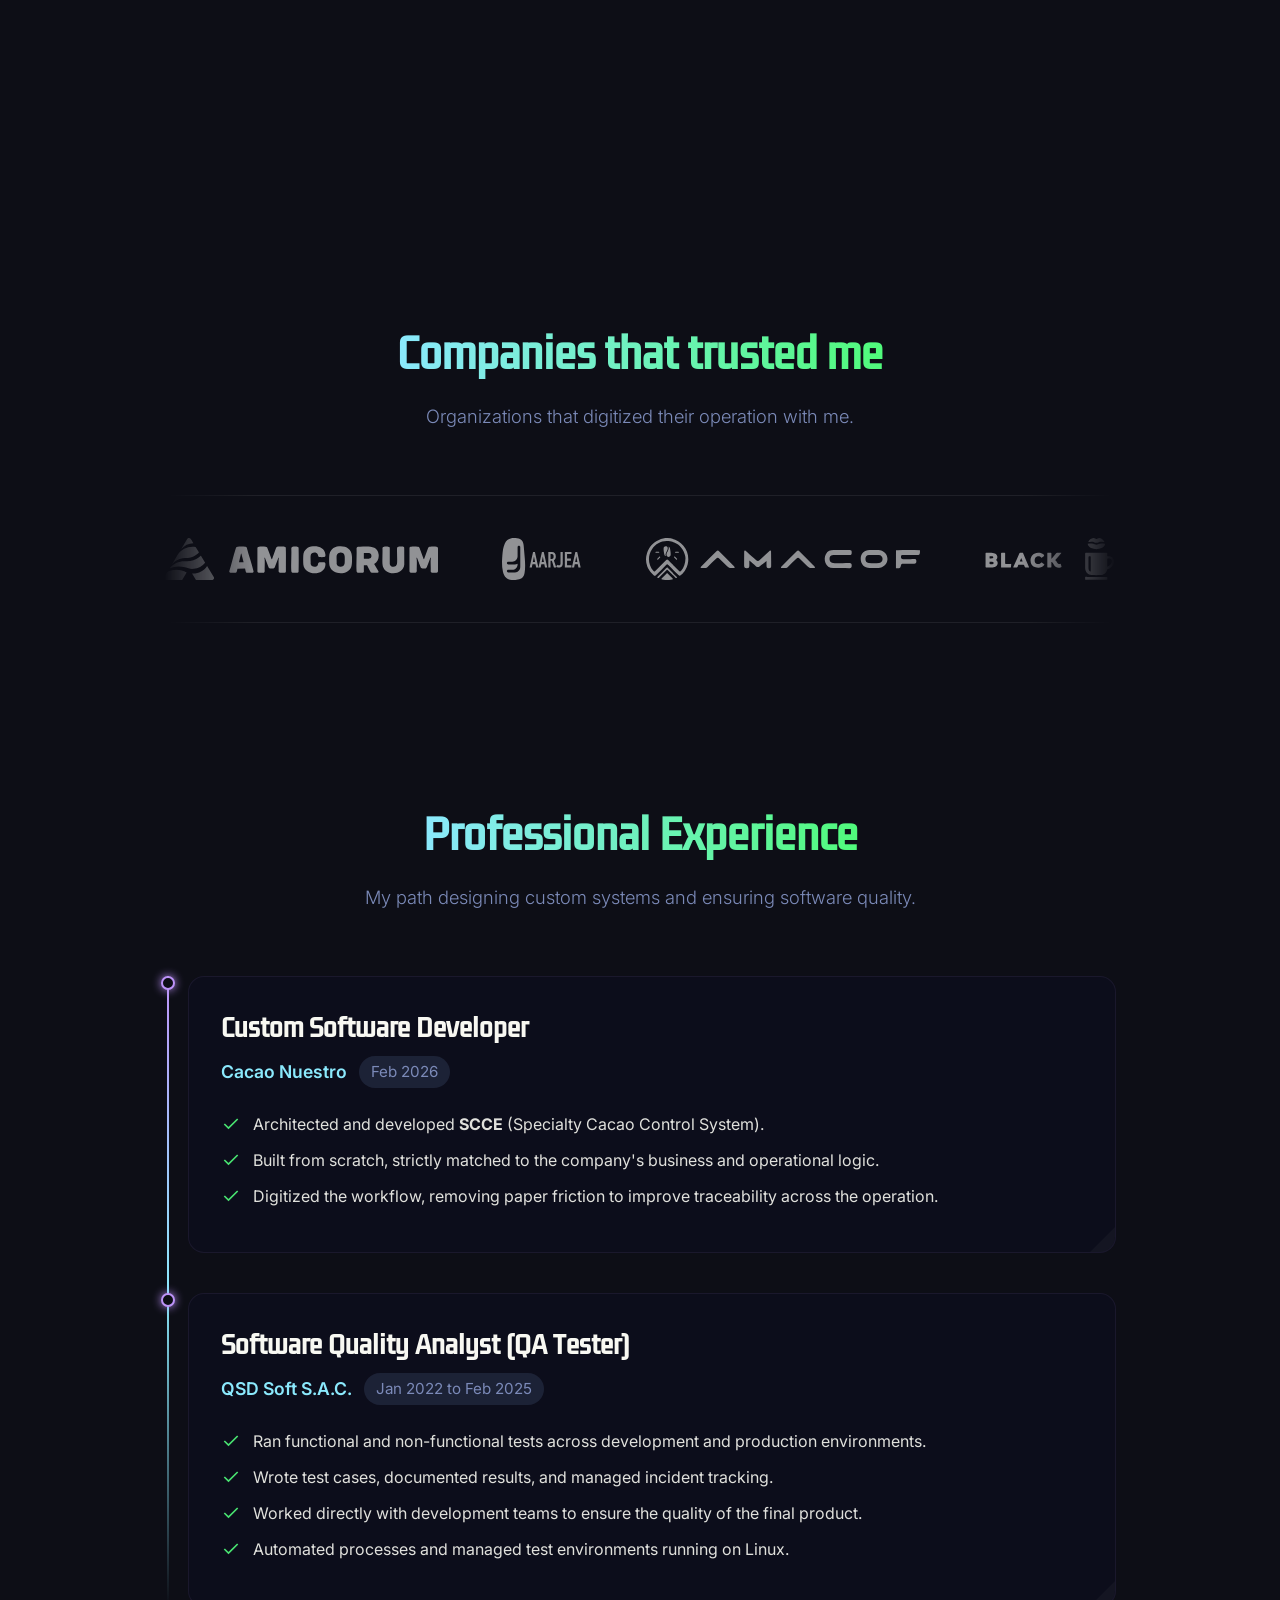
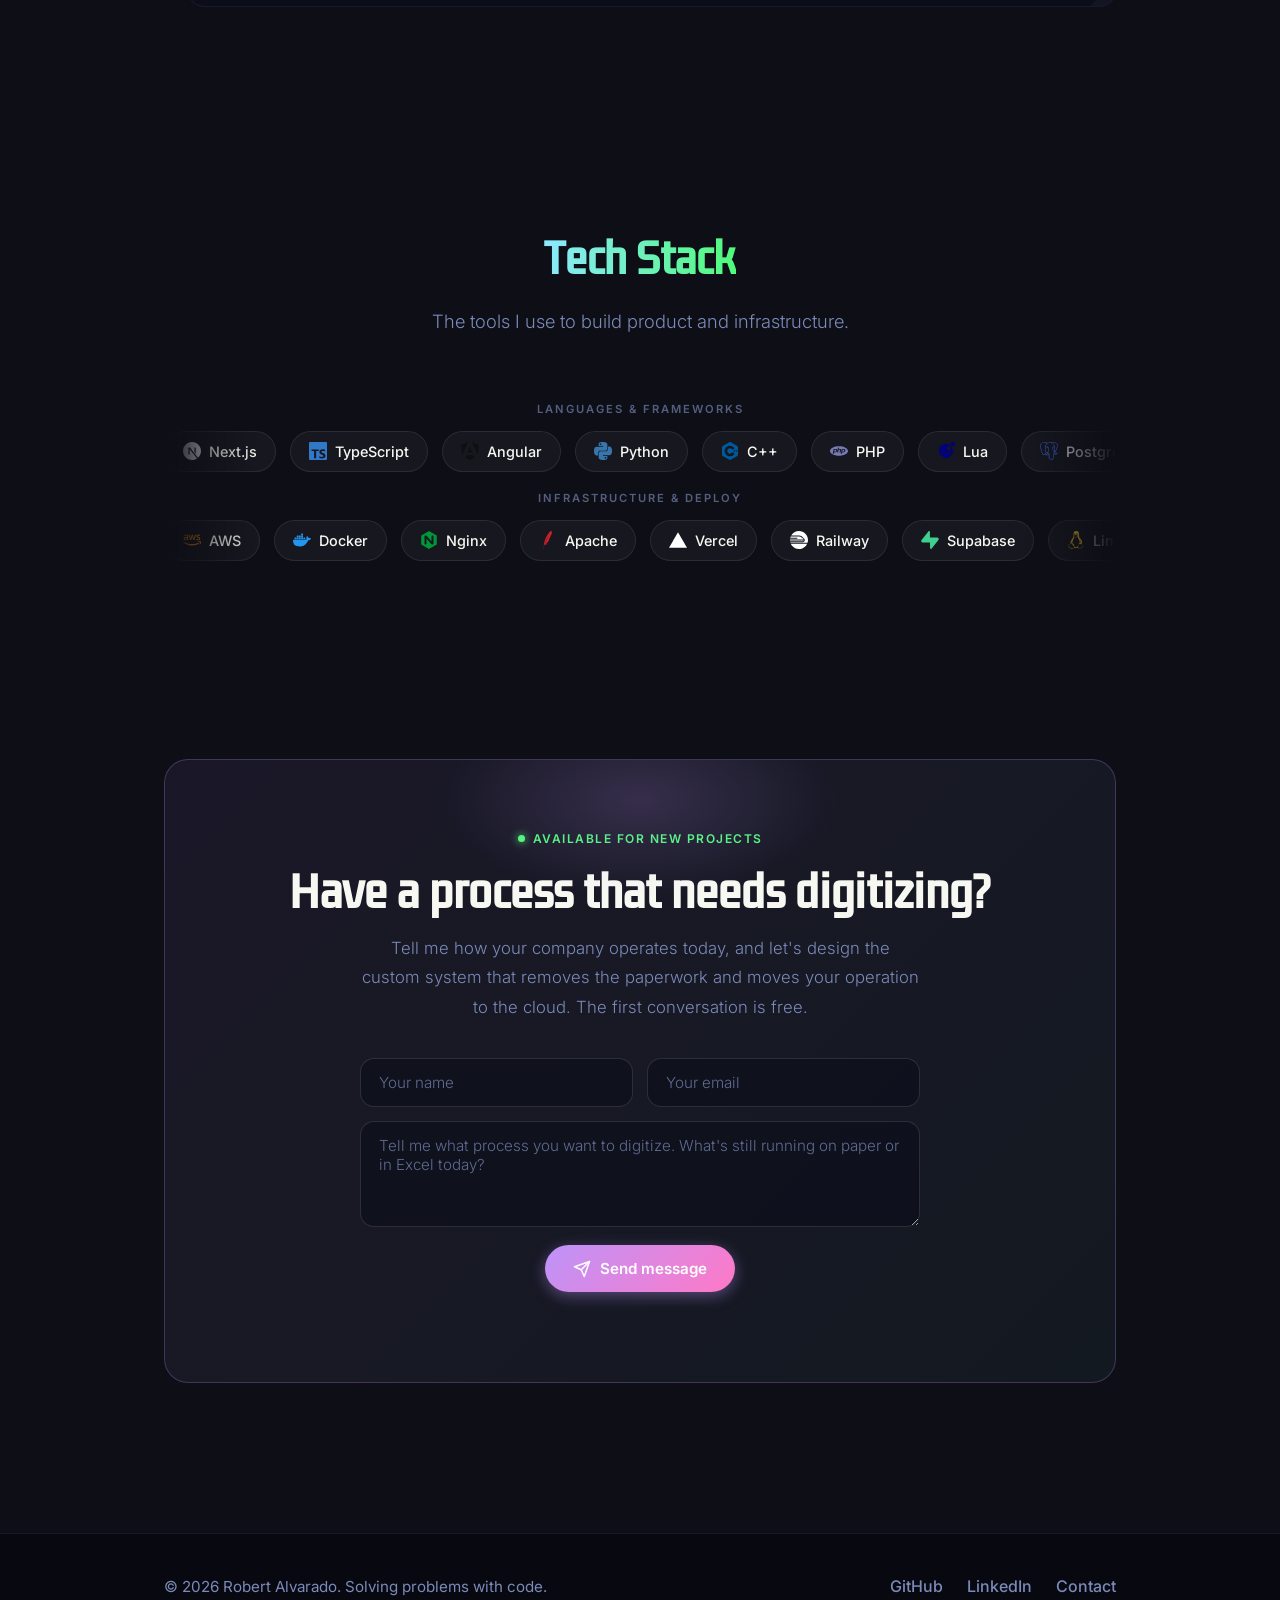
==== commit 77cf573e: "chore(dominio): migra de robertalvarado.biz a robertalvarado.net Actualiza CNAME, canonical/hreflang" ====
--- a/en/index.html
+++ b/en/index.html
@@ -9,18 +9,18 @@
     content="Software developer focused on solving business problems. I build custom systems that remove paper friction and manual processes, moving your operation to the cloud." />
   <meta name="author" content="Robert Alvarado" />
   <meta name="theme-color" content="#0d0e16" />
-  <link rel="canonical" href="https://robertalvarado.biz/en/" />
-  <link rel="alternate" hreflang="es" href="https://robertalvarado.biz/" />
-  <link rel="alternate" hreflang="en" href="https://robertalvarado.biz/en/" />
-  <link rel="alternate" hreflang="x-default" href="https://robertalvarado.biz/" />
+  <link rel="canonical" href="https://robertalvarado.net/en/" />
+  <link rel="alternate" hreflang="es" href="https://robertalvarado.net/" />
+  <link rel="alternate" hreflang="en" href="https://robertalvarado.net/en/" />
+  <link rel="alternate" hreflang="x-default" href="https://robertalvarado.net/" />
 
   <!-- Open Graph -->
   <meta property="og:type" content="website" />
   <meta property="og:title" content="Robert Alvarado | Custom Systems Developer" />
   <meta property="og:description"
     content="I build custom systems that remove paper friction and manual processes, moving your operation to the cloud." />
-  <meta property="og:url" content="https://robertalvarado.biz/en/" />
-  <meta property="og:image" content="https://robertalvarado.biz/src/img/mi-foto.webp" />
+  <meta property="og:url" content="https://robertalvarado.net/en/" />
+  <meta property="og:image" content="https://robertalvarado.net/src/img/mi-foto.webp" />
   <meta property="og:locale" content="en_US" />
   <meta property="og:locale:alternate" content="es_ES" />
 
@@ -28,7 +28,7 @@
   <meta name="twitter:card" content="summary_large_image" />
   <meta name="twitter:title" content="Robert Alvarado | Custom Systems Developer" />
   <meta name="twitter:description" content="I build custom systems that move your operation to the cloud." />
-  <meta name="twitter:image" content="https://robertalvarado.biz/src/img/mi-foto.webp" />
+  <meta name="twitter:image" content="https://robertalvarado.net/src/img/mi-foto.webp" />
 
   <link rel="icon" type="image/png" href="../src/img/favicon-48.png" />
 
@@ -472,7 +472,7 @@
         <p class="cta-desc">Tell me how your company operates today, and let's design the custom system that
           removes the paperwork and moves your operation to the cloud. The first conversation is free.</p>
         <form class="cta-form" id="cta-form" action="https://formsubmit.co/ajax/dev.robertalvarado@gmail.com" method="POST">
-          <input type="hidden" name="_subject" value="New contact from robertalvarado.biz (EN)" />
+          <input type="hidden" name="_subject" value="New contact from robertalvarado.net (EN)" />
           <input type="hidden" name="_captcha" value="false" />
           <input type="text" name="_honey" tabindex="-1" autocomplete="off" style="display:none" aria-hidden="true" />
           <div class="cta-form-row">
